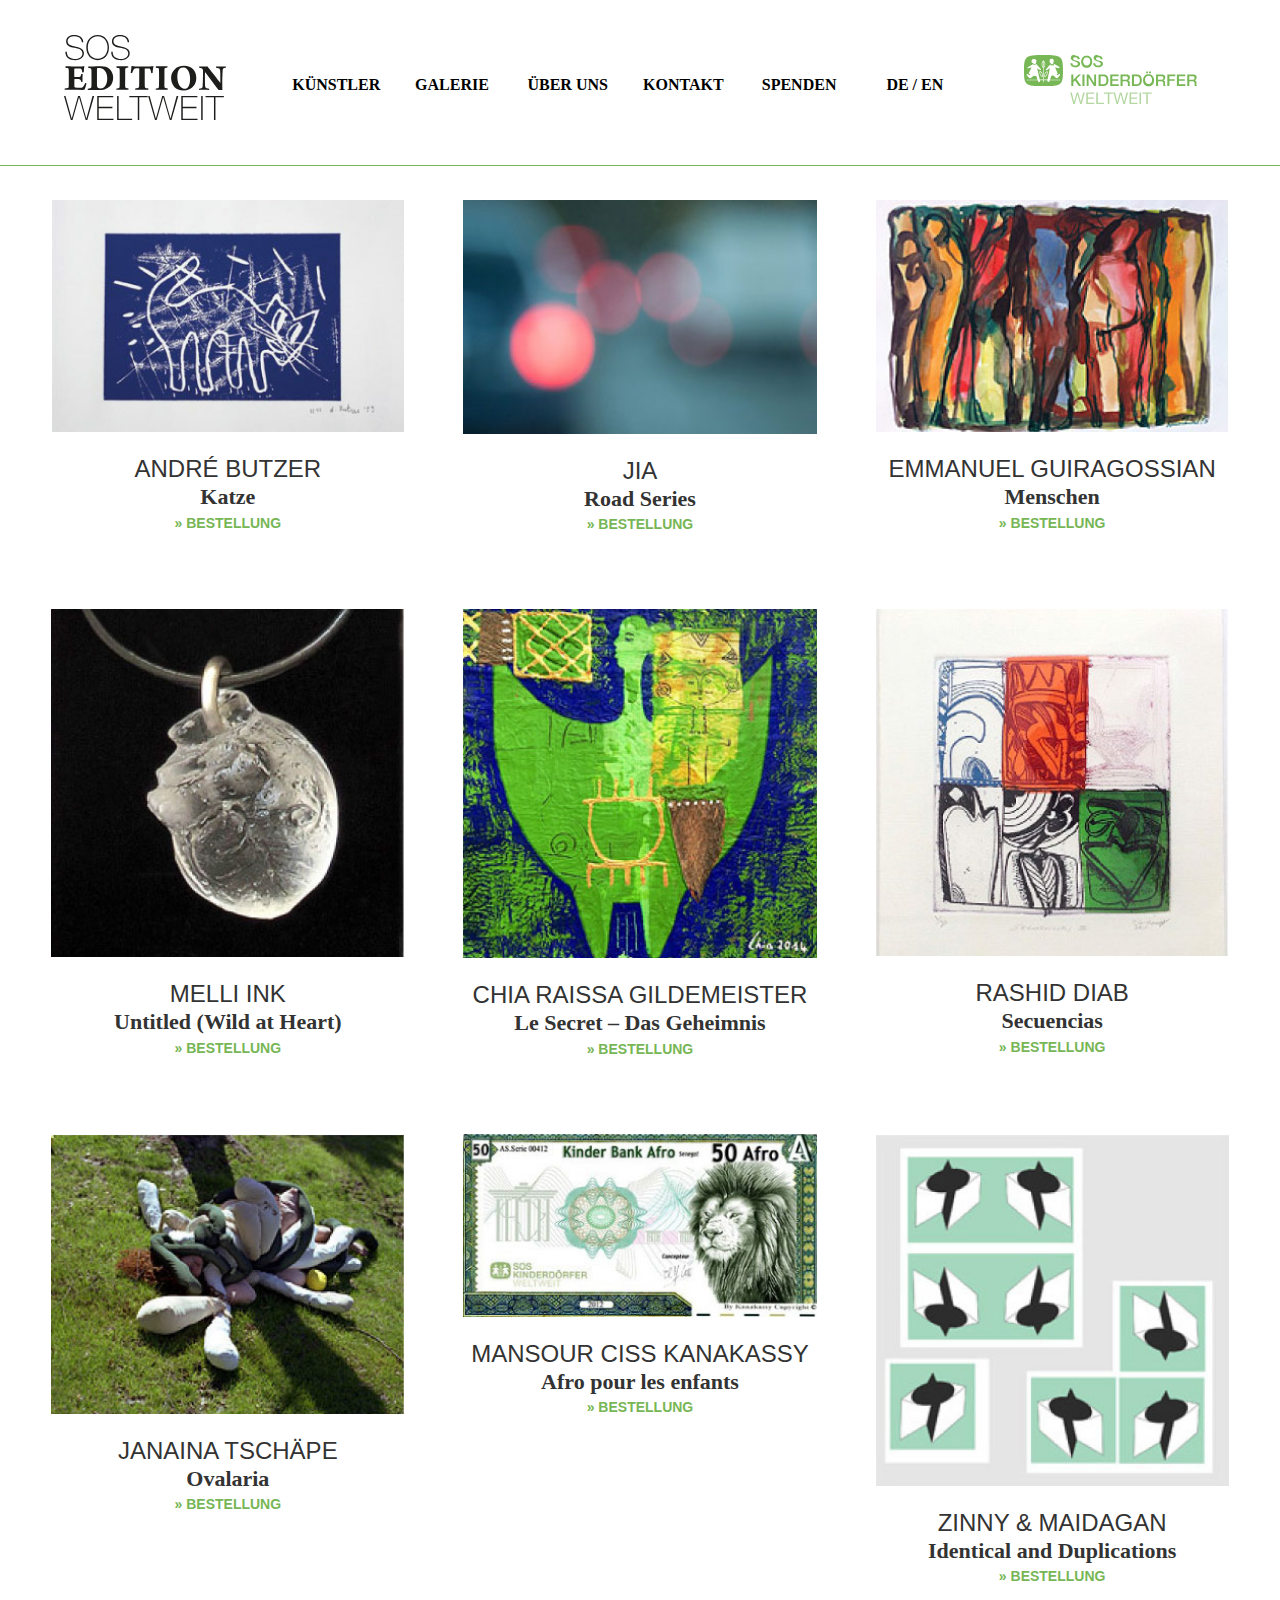
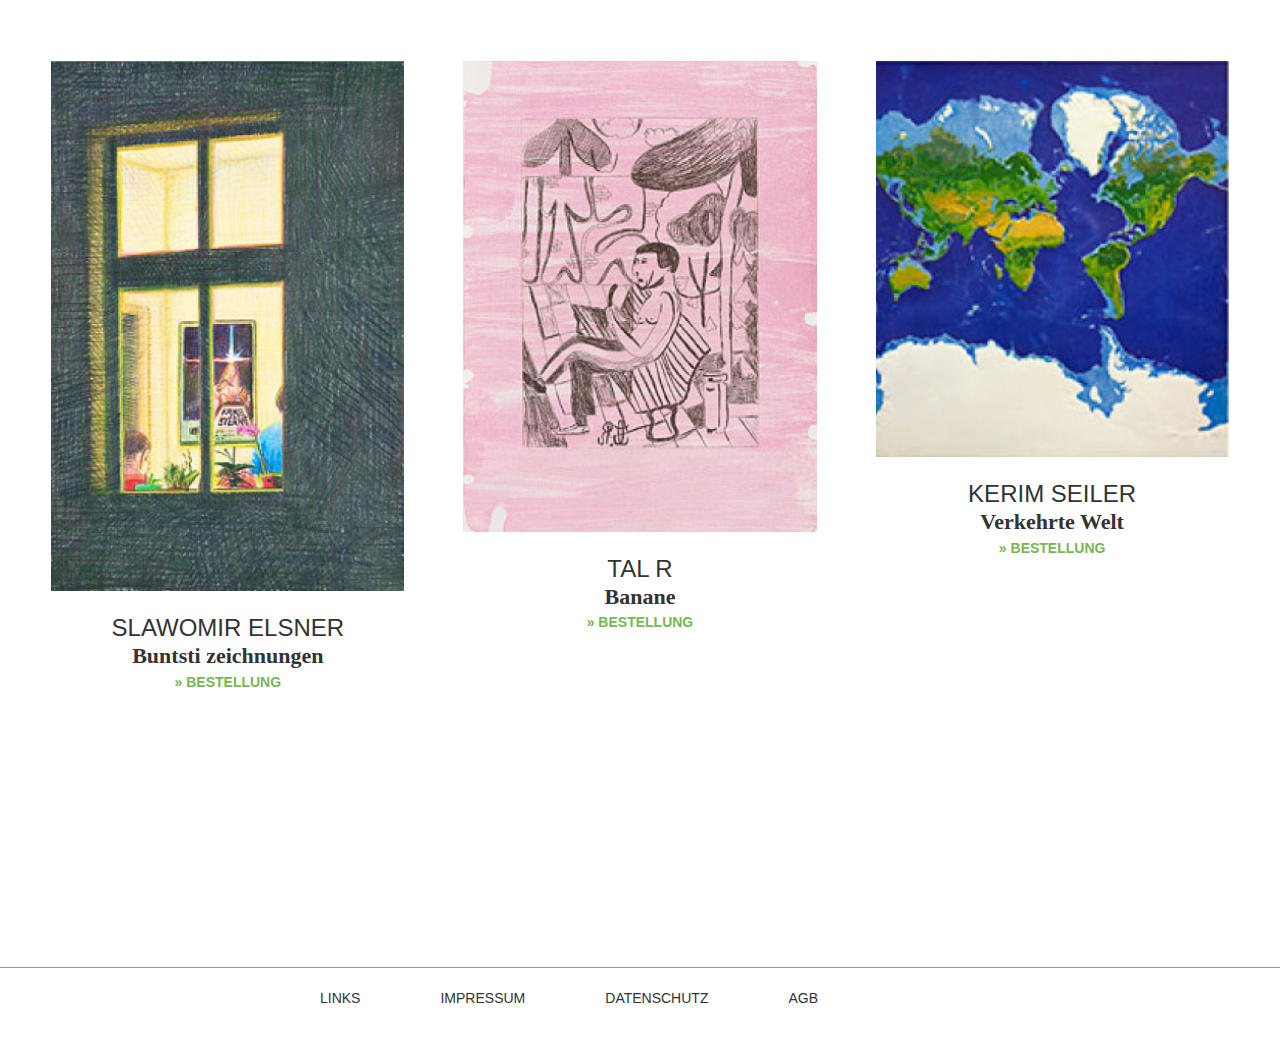
==== galerie.html @ c5b7e0f6 "agregando archivos" ====
<!DOCTYPE html>
<html lang="en">
<head>
<meta charset="utf-8">
<meta name="viewport" content="width=device-width, initial-scale=1, shrink-to-fit=no">
<meta name="description" content="">
<meta name="author" content="">
<title>SOS Edition Weltweit</title>

<!-- Bootstrap core CSS -->
<link href="css/style.css" rel="stylesheet" type="text/css">
<link href="css/bootstrap.min.css" rel="stylesheet">
<link rel="stylesheet" href="font-awesome/css/font-awesome.min.css">

</head>

<body class="max-size-device">

<div class="col-md-12">

<header class="row">
<nav class="navbar navbar-default">
  <div class="container-fluid">
    <!--Estilo para mobile-->
    <div class="navbar-header">
      <button type="button" class="navbar-toggle collapsed" data-toggle="collapse" data-target="#bs-example-navbar-collapse-1" aria-expanded="false">
       <span class="sr-only">Toggle navigation</span>
       <i class="fa fa-bars"></i>
     </button>
      <a class="navbar-brand navbrand-90 hidden-sm hidden-md hidden-lg" href="index.html"> <img alt="Brand" src="img/logotipos/SOS_Edition_Logo_S_90px.svg" width="90"> </a>
    </div>
    <!--Estilo de tablet a Escritorio-->
   <div class="col-md-2 col-sm-2">
    <div class="navbar-header">
      <a class="navbar-brand navbrand-175 hidden-xs hidden-sm hidden-md" href="index.html"> <img alt="Brand" src="img/logotipos/logo_l_175px.svg" width="175"> </a>
      <a class="navbar-brand navbrand-148 hidden-xs hidden-lg" href="index.html"> <img alt="Brand" src="img/logotipos/SOS_Edition_Logo_M_148px.svg" width="148"> </a> 
    </div></div>
    <div class="col-md-8 hidden-sm">
    <div class="collapse navbar-collapse" id="bs-example-navbar-collapse-1" style="position:relative;z-index:999999">
         <ul class="nav navbar-nav">
           <li class="hidden-sm hidden-md hidden-lg"><a href="#"><span class="deen de">DE</span><span class="deen">EN</span></a></li>
           <li><a href="kunstler.html"><span class="menu-list">KÜNSTLER</span></a></li>
           <li><a href="galerie.html"><span class="menu-list">GALERIE</span></a></li>
           <li><a href="uber-uns.html"><span class="menu-list">ÜBER UNS</span></a></li>
           <li><a href="kontakt.html"><span class="menu-list">KONTAKT</span></a></li>
           <li><a href="#"><span class="menu-list">SPENDEN</span></a></li>
           <li class="hidden-xs"><a href="#">DE / EN</a></li>
         </ul>
        </div>
        </div>
     <div class="col-md-2 col-sm-12">  
     <a class="navbar-brand brand-header2_1680 hidden-xs" href="#"> <img alt="Brand" src="img/logotipos/logo_210px.svg" width="210"> </a>
 <a class="navbar-brand brand-header2_1024 hidden-xs" href="#"> <img alt="Brand" src="img/logotipos/logo_210px.svg" width="210"> </a>
          <a class="navbar-brand brand-header2_768" href="#"> <img alt="Brand" src="img/logotipos/logo_210px.svg" width="210"> </a> 
 </div>  
    <div class="col-md-12 hidden-md hidden-lg hidden-xs">
    <div class="collapse navbar-collapse" id="bs-example-navbar-collapse-1">
              <ul class="nav navbar-nav">
           <li class="hidden-sm hidden-md hidden-lg"><a href="#"><span class="deen de">DE</span><span class="deen">EN</span></a></li>
           <li><a href="kunstler.html"><span class="menu-list">KÜNSTLER</span></a></li>
           <li><a href="galerie.html"><span class="menu-list">GALERIE</span></a></li>
           <li><a href="uber-uns.html"><span class="menu-list">ÜBER UNS</span></a></li>
           <li><a href="kontakt.html"><span class="menu-list">KONTAKT</span></a></li>
           <li><a href="#"><span class="menu-list">SPENDEN</span></a></li>
           <li class="hidden-xs"><a href="#">DE / EN</a></li>
         </ul>
     </div></div>


 </div>
  </div>
  
        </nav>
</header></div>
<div id="galerie">
  <div class="col-xs-12 hidden-lg hidden-md hidden-sm"> <h1 class="arnobold text-center">GALERIE</h1></div>
<div class="row">
          <div class="item-galerie text-center margin-right">
            <div class="imagen-galeria">
              <img src="img/galeria/imagen_01_galeria.jpg" alt="">
            </div>
            <p class="autor helveticathin">ANDRÉ BUTZER</p>
            <p class="arnobold title">Katze</p>
            <a href="#" class="helveticabold">
              » BESTELLUNG
            </a>
          </div>
          <div class="item-galerie text-center margin-right">
            <div class="imagen-galeria">
              <img src="img/galeria/imagen_02_galeria.jpg" alt="">
            </div>
            <p class="autor helveticathin">JIA</p>
            <p class="arnobold title">Road Series</p>
            <a href="#" class="helveticabold">
              » BESTELLUNG
            </a>
          </div>
          <div class="item-galerie text-center">
            <div class="imagen-galeria">
              <img src="img/galeria/imagen_03_galeria.jpg" alt="">
            </div>
            <p class="autor helveticathin">EMMANUEL GUIRAGOSSIAN</p>
            <p class="arnobold title">Menschen</p>
            <a href="#" class="helveticabold">
              » BESTELLUNG
            </a>
          </div>
          <div class="item-galerie text-center margin-right">
            <div class="imagen-galeria">
              <img src="img/galeria/imagen_04_galeria.jpg" alt="">
            </div>
            <p class="autor helveticathin">MELLI INK</p>
            <p class="arnobold title">Untitled (Wild at Heart)</p>
            <a href="#" class="helveticabold">
              » BESTELLUNG
            </a>
          </div>
          <div class="item-galerie text-center margin-right">
            <div class="imagen-galeria">
              <img src="img/galeria/imagen_05_galeria.jpg" alt="">
            </div>
            <p class="autor helveticathin">CHIA RAISSA GILDEMEISTER</p>
            <p class="arnobold title">Le Secret – Das Geheimnis</p>
            <a href="#" class="helveticabold">
              » BESTELLUNG
            </a>
          </div>
          <div class="item-galerie text-center">
            <div class="imagen-galeria">
              <img src="img/galeria/imagen_06_galeria.jpg" alt="">
            </div>
            <p class="autor helveticathin">RASHID DIAB</p>
            <p class="arnobold title">Secuencias</p>
            <a href="#" class="helveticabold">
              » BESTELLUNG
            </a>
          </div>
          <div class="item-galerie text-center margin-right">
            <div class="imagen-galeria">
              <img src="img/galeria/imagen_07_galeria.jpg" alt="">
            </div>
            <p class="autor helveticathin">JANAINA TSCHÄPE</p>
            <p class="arnobold title">Ovalaria</p>
            <a href="#" class="helveticabold">
              » BESTELLUNG
            </a>
          </div>
          <div class="item-galerie text-center margin-right">
            <div class="imagen-galeria">
              <img src="img/galeria/imagen_08_galeria.jpg" alt="">
            </div>
            <p class="autor helveticathin">MANSOUR CISS KANAKASSY</p>
            <p class="arnobold title">Afro pour les enfants</p>
            <a href="#" class="helveticabold">
              » BESTELLUNG
            </a>
          </div>
          <div class="item-galerie text-center">
            <div class="imagen-galeria">
              <img src="img/galeria/imagen_09_galeria.jpg" alt="">
            </div>
            <p class="autor helveticathin">ZINNY & MAIDAGAN</p>
            <p class="arnobold title">Identical and Duplications</p>
            <a href="#" class="helveticabold">
              » BESTELLUNG
            </a>
          </div>
          <div class="item-galerie text-center margin-right img-big">
            <div class="imagen-galeria">
              <img src="img/galeria/imagen_10_galeria.jpg" alt="">
            </div>
            <p class="autor helveticathin">SLAWOMIR ELSNER</p>
            <p class="arnobold title">Buntsti zeichnungen</p>
            <a href="#" class="helveticabold">
              » BESTELLUNG
            </a>
          </div>
          <div class="item-galerie text-center margin-right">
            <div class="imagen-galeria">
              <img src="img/galeria/imagen_11_galeria.jpg" alt="">
            </div>
            <p class="autor helveticathin">TAL R</p>
            <p class="arnobold title">Banane</p>
            <a href="#" class="helveticabold">
              » BESTELLUNG
            </a>
          </div>
          <div class="item-galerie text-center">
            <div class="imagen-galeria">
              <img src="img/galeria/imagen_12_galeria.jpg" alt="">
            </div>
            <p class="autor helveticathin">KERIM SEILER</p>
            <p class="arnobold title">Verkehrte Welt</p>
            <a href="#" class="helveticabold">
              » BESTELLUNG
            </a>
          </div>
        </div>
    </div>
<footer class="borde fixed-bottom">
<div class="row">
  <div class="col-sm-12 hidden-xs">
    <ul class="text-center">
     <li>LINKS</li>
     <li>IMPRESSUM</li>
     <li>DATENSCHUTZ</li>
     <li>AGB</li>
    </ul>
    <a class="navbar-brand brand-footer" href="#"> <img alt="Brand" src="img/logotipos/SOS_logo_positive_RGB_S_97px.svg" width="97"> </a>
  </div>
  <div class="col-xs-6 hidden-sm hidden-md hidden-lg menu-celular">
    <div class="row">
      <div class="col-xs-6">
        LINKS
      </div>
      <div class="col-xs-6">
        DATENSCHUTZ
      </div>
      <div class="col-xs-6">
        AGB
      </div>
      <div class="col-xs-6">
        IMPRESSUM
      </div>
    </div>
  </div>
  <div class="col-xs-6">
    <a class="navbar-brand brand-footer imagen-footer-celular" href="#"> <img alt="Brand" src="img/logotipos/SOS_logo_positive_RGB_S_97px.svg" class="img-responsive"> </a>
  </div>
</div>
 </footer>

<!-- jQuery (necessary for Bootstrap's JavaScript plugins) --> 
<script src="https://ajax.googleapis.com/ajax/libs/jquery/1.12.4/jquery.min.js"></script> 
<!-- Include all compiled plugins (below), or include individual files as needed --> 
<script src="js/bootstrap.min.js"></script>
<script src="js/menu.js"></script>
</body>
</html>
---- css/style.css ----
/* CSS Document */

/*Fuentes*/
@font-face {
	font-family: 'ArnoPro-Regular';
    src: url('fonts/original_ArnoPro-Regular.eot?#iefix') format('embedded-opentype'), 
         url('fonts/original_ArnoPro-Regular.woff') format('woff'),
         url('fonts/original_ArnoPro-Regular.ttf') format('truetype'),
         url('fonts/original_ArnoPro-Regular.svg') format('svg');
	font-weight: normal;
	font-style: normal;
	
}
@font-face{font-family: 'ArnoPro-Bold';
    src: url('fonts/original_ArnoPro-Bold.eot?#iefix') format('embedded-opentype'), 
         url('fonts/original_ArnoPro-Bold.woff') format('woff'),
         url('fonts/original_ArnoPro-Bold.ttf') format('truetype'),
         url('fonts/original_ArnoPro-Bold.svg') format('svg');
	font-weight: bold;
	font-style: bold;}

@font-face {
	font-family: 'HelveticaNeueLT35';
    src: url('fonts/original_HelveticaNeueLTCom-Th.eot?#iefix') format('embedded-opentype'), 
         url('fonts/original_HelveticaNeueLTCom-Th.woff') format('woff'),
         url('fonts/original_HelveticaNeueLTCom-Th.ttf') format('truetype'),
         url('fonts/original_HelveticaNeueLTCom-Th.svg') format('svg');
	font-weight: normal;
	font-style: normal;
}	

@font-face {
    font-family: 'Helveticathin';
    src: url('fonts/HelveticaNeue-Thin.eot?#iefix') format('embedded-opentype'), 
         url('fonts/HelveticaNeue-Thin.woff') format('woff'),
         url('fonts/HelveticaNeue-Thin.ttf') format('truetype'),
         url('fonts/HelveticaNeue-Thin.svg') format('svg');
    font-weight: normal;
    font-style: normal;
}
.arnoregular{font-family: "ArnoPro-Regular";}
.arnobold, .navbar-default .navbar-nav>li>a.bold{font-family:"ArnoPro-Bold"; font-weight: bolder;}
.helveticathin{font-family:"Helvetica"; font-weight:lighter;}
.helveticaregular{font-family: "Helvetica"; font-weight: normal; color:#000!important; line-height: 1.8em;}
.helveticabold{font-family: "Helvetica"; font-weight: bolder;} 
.preh1{font-size: 60px!important;}
.navbar-default .navbar-nav>li>a.active, a{color:#77B655!important;}

/*generales*/
.row{margin: 0px!important;}
.max-size-device, .row, .col-md-12 { max-width: 1680px; margin: 0px auto; }
.col-md-12 { padding: 0px!important; }
img { width: 100%; height: auto; }
.float-left { float: left; }
.float-right { float: right; }
.imagen-completa { margin-bottom: 50px; }
.deen {border-bottom: 1px solid white;}
.separate{width:210px; height: 1px; display: block; margin: 0px auto; background-color: #77B655;}
/*Header*/
.fixed-top{position: fixed; top:0; z-index:100000;}
header{background-color:#fff; padding:35px 12%; border-bottom: 1px solid #77B655;width:100%;}
header { height: 166px; }


/*Menu*/
header .navbar {margin:0px!important;}
header .navbrand-175{display:block; width: 100%; height: auto;}
header ul{margin:20px 2% 40px 2%!important;}
.navbar-nav>li>a{padding-top:50px; padding-right:2%; font-size:19px;}
.navbar-collapse{margin:0px; padding: 0px!important;}
.brand-header2_1680{display:block; width:210px; padding-top:28px!important;}
.navbar-header{float:none!important;}


header .navbar-default { background-color: #fff; border: none; }
header .navbar-brand { padding: 0px; margin: 0px;  }

header .row{margin:0px!important;}
.navbar-nav{float:none!important;}
.navbar-default{background: none!important;}
.navbar-default .navbar-nav>li{margin:0px!important; padding-top:50px; width:16%; text-align:center;}
.navbar-default .navbar-nav>li>a, .navbar-default .navbar-nav>li>a:hover  {margin:0px; padding:0px;font-size:19px; font-family:"ArnoPro-Bold"; font-weight: bolder; color:#000!important;}
.brand-header2_1680, .brand-header2_1024, .brand-header2_768{display:none;}
.navbar-default .navbar-toggle:focus, .navbar-default .navbar-toggle:hover{background: #fff;}
.navbar-default .navbar-toggle:focus, .navbar-default .navbar-toggle:hover, .navbar-toggle {background-color: white!important; color: #77B655 !important;font-size: 2.2em;}
.de{padding-right:40px;}
.navbar-default .navbar-nav>.active>a, .navbar-default .navbar-nav>.active>a:focus, .navbar-default .navbar-nav>.active>a:hover{background:none!important; color:#77B655!important;}
/*Home*/
.row .text-center h1 {color: #77B655!important; font-size: 77px; padding-bottom: 60px; }
.row .text-center .texto-descriptivo { width: 70%; margin: 60px auto; font-size: 25px!important; }
.row .text-center .texto-descriptivo p { font-size: 25px; font-weight: bolder; }
.row .text-center .texto-descriptivo a { font-size: 25px; font-weight: bolder; color: #77b655; }


/*Footer*/
footer { border-top: 1px solid #77b655; padding: 25px 0px 50px 0px; background:#FFF; }
footer ul.text-center { width:720px; text-align: center; margin: 0px auto; }
footer ul li { padding-right: 80px; float: left; list-style: none; font-size: 14px; }
footer .brand-footer { display: none; }
.menu-celular {padding-left: 0px !important;}
.menu-celular div {font-size: 0.9em;}
.menu-celular div {padding-left: 0px !important;padding-right: 0px !important;}
.imagen-footer-celular {padding: 0px !important;}

/*Slider*/
.fa-outline-dark-gray {-webkit-text-stroke: 3px white; text-shadow: none;}

/*Kunstler*/
#kunstler .kunstler-mr{padding:0px 143px 70px 0px;}
#kunstler .kunstler-ml{padding:0px 0px 70px 143px;}
#kunstler{padding:70px 0px 15px 0px ;}
#kunstler .kunstler-mr a,#kunstler .kunstler-ml a{font-size:16px!important; font-family: "Helvetica"; font-weight:bolder;}
.name{font-size:24px;}
.lastname{font-size:28px;}

/*Kunstler Descripcion*/
#autor_descripcion{margin:70px 143px;}
#autor_descripcion h1{font-size:54px;}
#autor_descripcion #myCarousel{width: 720px; margin: auto;}
#autor_descripcion .item{width:720px;}
#autor_descripcion .carousel-control .glyphicon-chevron-right, .carousel-control .icon-next{right:0px;}
#autor_descripcion .carousel-control .glyphicon-chevron-left, .carousel-control .glyphicon-chevron-right, .carousel-control .icon-next, .carousel-control .icon-prev{font-size:100px!important;}
#autor_descripcion .carousel-control .glyphicon-chevron-left, .carousel-control .icon-prev{left:-70px;}
#autor_descripcion .texto-descriptivo{margin-top:70px;}
#autor_descripcion h3{font-size:22px;}
#autor_descripcion p{font-size:18px;}
#autor_descripcion a{font-size:16px;}
#autor_descripcion .link{ margin: 35px 0px 55px 0px;}
#autor_descripcion .details{width:720px; text-align: justify; margin: auto;}
#autor_descripcion .details img{margin:35px 0px 85px 0px;}
#autor_descripcion .yt-container{margin:35px 0px;}

/*UBER-UNS*/
#uber-uns .texto-descriptivo{width:720px; margin: 0px auto 50px ;}
#uber-uns .texto-descriptivo h1{font-size:54px; padding:70px 0px 55px!important;}
#uber-uns .texto-descriptivo p{font-size:18px; text-align: justify; line-height: 1.8em;}
#uber-uns .texto-descriptivo img{padding:35px 0px;}

/*kontakt*/
#kontakt .texto-descriptivo{width: 720px; margin:70px auto 85px;}
#kontakt .texto-descriptivo h1{font-size:54px; padding:0px 0px 55px!important; color:#77B655;}
#kontakt .texto-descriptivo h3{font-size:24px!important; margin-top:0px!important; line-height: 1.8em;}
#kontakt .texto-descriptivo p{font-size:18px; }
#kontakt .texto-descriptivo .mapa{margin:35px 0px 45px 0px;}
#kontakt .texto-descriptivo img{margin-top:35px;}
 

/*Mínimo 1680px*/
 @media only screen and (min-device-width: 1680px) {
/*header-*/
header .navbar {margin:0px!important;}
header .navbrand-175{display:block; width: 100%; height: auto;}
header ul{margin:20px 2% 40px 2%!important;}
.navbar-nav>li>a{padding-top:50px; padding-right:2%; font-size:19px;}
.navbar-collapse{margin:0px; padding: 0px!important;}
.brand-header2_1680{display:block; width:210px; padding-top:28px!important;}

/*Galeria*/
.galeria {  padding-top: 100px;}
.galeria p{font-size:24px;}
.galeria p.autor{font-size:20px; font-weight: bolder;}
.galeria a{color:#77b655; font-size: 16px; text-align: center;}
#galerie{padding:100px 200px 0px 200px!important;}
#galerie img { display: inline-block; width: 348px!important; height: auto;}
.col-lg-4, .imagen-galeria{margin:0px!important; padding:0px!important;}
#galerie .item-galerie{width:348px; margin-bottom: 75px; float:left;}
#galerie .item-galerie.margin-right{margin-right:118px;}
#galerie .item-galerie .imagen-galeria{margin-bottom:25px!important;}
#galerie .item-galerie p{margin:0px!important;}
#galerie .autor{font-size:24px; line-height: 1em!important;}
#galerie .title{font-size:22px;}

/*Slider*/
.fa-outline-dark-gray { right: -50% !important;}
}




/*Minimo 1024px hasta 1680px*/
 @media only screen and (min-device-width: 900px) and (max-device-width: 1679px) {
 /*Header*/
header{padding:35px 5%;}
header .row{margin:0px!important;}
header .navbrand-148{display:block; width: 100%; height: auto;}
header ul{margin:20px 1% 40px!important;}
header .container-fluid, .navbar-collapse{margin:0px; padding: 0px!important;}
.navbar-default{background: none!important;}
.navbar-default .navbar-nav>li{width:16%; margin:0px!important; padding:20px 0px 0px 0px; text-align:center;}
.navbar-default .navbar-nav>li>a, .navbar-default .navbar-nav>li>a:hover  {margin:0px; padding:0px;font-size:16px; font-family:"ArnoPro-Bold"; font-weight: bolder; color:#000!important;}
.brand-header2_1024{display:block; width:173px; padding-top:20px!important;}

/*Home*/
.row .text-center h1 { color: #77B655!important; font-size: 77px; padding-bottom: 35px; }
.row .text-center .texto-descriptivo { width: 70%; margin: 35px auto; font-size: 25px; }
.row .text-center .texto-descriptivo p { font-size: 25px; font-weight: bolder; }
.row .text-center .texto-descriptivo a { font-size: 25px; font-weight: bolder; color: #77b655; }
.imagen-completa { margin-bottom: 40px; }

/*Footer*/
footer { border-top: 1px solid #77b655; padding: 20px 0px 30px 0px; }
footer ul.text-center { text-align: center; width: 720px; margin: 0px auto; }
footer ul li { padding-right: 80px; float: left; list-style: none; font-size: 14px; }

/*Galeria*/
#galerie{padding:200px 4%!important;}
#galerie img { display: inline-block; height: auto;}
#galerie .item-galerie{width:30%; margin-bottom: 75px; float:left;}
#galerie .item-galerie img{width:100%;}
#galerie .item-galerie .imagen-galeria{margin-bottom:25px!important;}
#galerie .item-galerie.margin-right{margin-right:5%;}
#galerie .item-galerie p{margin:0px!important;}
#galerie .autor{font-size:24px; line-height: 1em!important;}
#galerie .title{font-size:22px;}
.col-lg-4, .imagen-galeria{margin:0px!important; padding:0px!important;}

/*kontakt*/
#kontakt .texto-descriptivo{width: 720px; margin:70px auto 85px;}
#kontakt .texto-descriptivo h1{font-size:54px; padding:0px 0px 55px!important; color:#77B655;}
#kontakt .texto-descriptivo h3{font-size:24px!important; margin-top:0px!important; line-height: 1.8em;}
#kontakt .texto-descriptivo p{font-size:18px; }
#kontakt .texto-descriptivo .mapa{margin:35px 0px 45px 0px;}
#kontakt .texto-descriptivo img{margin-top:35px;}

/*Slider*/
.fa-outline-dark-gray { right: -50% !important;}
}

@media only screen and (min-device-width: 768px) and (max-device-width: 899px)  {
 /*Header*/
header{padding:35px 3% 0px; height:auto;}
header .row{margin:0px!important;}
header .navbrand-148{display:block; width: 100%; height: auto;}
header .navbar { margin: 0px!important; }
header .container-fluid, .navbar-collapse{margin:0px; padding: 0px!important;}
header ul{margin:20px 0px!important;}
.navbar-default .navbar-nav>li{margin:0px; width:16%; text-align:center; padding-top:40px!important;}
.navbar-default .navbar-nav>li>a, .navbar-default .navbar-nav>li>a:hover  {margin:0px; padding:0px;font-size:16px; font-family:"ArnoPro-Bold"; font-weight: bolder; color:#000!important;}
.brand-header2_768{display:block; width:173px; position:absolute; right:34px; top:-40px;}
.brand-header2_1024{display:none; }

/*Home*/
.imagen-completa{margin-top:0px!important;}
.imagen-completa  img{height:362px!important;  }
.row .text-center h1 { color: #77B655!important; font-size: 70px; padding-bottom: 50px; }
.row .text-center .texto-descriptivo { width: 70%; margin: 50px auto; font-size: 25px; }
.row .text-center .texto-descriptivo p { font-size: 20px; font-weight: bolder; }
.row .text-center .texto-descriptivo a { font-size: 20px; font-weight: bolder; color: #77b655; }
.imagen-completa { margin-bottom: 50px; }

/*Kunstler*/
#kunstler .col-md-6{width:50%; float: left;}
#kunstler .kunstler-mr{padding:0px 50px 50px 0px;}
#kunstler .kunstler-ml{padding:0px 0px 50px 50px;}
#kunstler{padding:70px 0px 15px 0px ;}
#kunstler .kunstler-mr a,#kunstler .kunstler-ml a{font-size:14px!important; font-family: "Helvetica"; font-weight:bolder;}
.name{font-size:23px;}
.lastname{font-size:27px;}

/*Kunstler Descripcion*/
#autor_descripcion{margin:40px 0px;}
#autor_descripcion h1{font-size:54px;}
#autor_descripcion #myCarousel{width: 560px; height: auto; margin: auto;}
#autor_descripcion .item{width:560px;}
#autor_descripcion .carousel-control .glyphicon-chevron-right, .carousel-control .icon-next{right:-40px;}
#autor_descripcion .carousel-control .glyphicon-chevron-left, .carousel-control .glyphicon-chevron-right, .carousel-control .icon-next, .carousel-control .icon-prev{font-size:50px!important;}
#autor_descripcion .carousel-control .glyphicon-chevron-left, .carousel-control .icon-prev{left:-70px;}
#autor_descripcion .texto-descriptivo{margin-top:25px;}
#autor_descripcion h3{font-size:20px;}
#autor_descripcion p{font-size:16px;}
#autor_descripcion a{font-size:16px;}
#autor_descripcion .link{ margin: 30px 0px 45px 0px;}
#autor_descripcion .details{width:100%; padding:0px 20px; text-align: justify; margin: auto;}
#autor_descripcion .details img{margin:35px 0px 65px 0px;}
#autor_descripcion .yt-container{margin:25px 0px;}

/*UBER-UNS*/
#uber-uns .texto-descriptivo{width:720px; margin: 0px auto 5px ;}
#uber-uns .texto-descriptivo h1{font-size:36px; padding:35px 0px 30px!important;}
#uber-uns .texto-descriptivo p{font-size:18px; text-align: justify; line-height: 1.8em;}
#uber-uns .texto-descriptivo img{padding:25px 0px;}

/*Footer*/
footer { border-top: 1px solid #77b655; padding: 20px 0px 30px 0px; margin: 0px 20px; }
footer ul.text-center { text-align: center; width: 720px; margin: 0px auto; }
footer ul li { padding-right: 80px; float: left; list-style: none; font-size: 14px; }

/*Galeria*/
#galerie{margin:0px 5% 0px 5%!important;}
#galerie img { height:auto; }
#galerie .item-galerie{width:50%; height:380px; margin-bottom: 75px; float:left;}
#galerie .item-galerie.margin-right{margin-right: 0px;}
#galerie .item-galerie .imagen-galeria{margin:0px 20px 25px 20px!important; display: flex; min-height:179px; max-height:300px;}
#galerie .item-galerie p{margin:0px!important;}
#galerie .autor{font-size:16px; line-height: 1em!important;}
#galerie .title{font-size:16px;}
.col-lg-4, .imagen-galeria{margin:0px!important; padding:0px!important;}
}

/*Minimo 320 hasta 768px*/
 @media only screen and (min-device-width: 320px) and (max-device-width: 767px) {
 
header{padding:20px 15px;  height: 90px;}
header .row{margin:0px!important;}
header .container-fluid{padding:0px;}
header .navbrand-90{display:block; width: 100%; margin-top:-50px;}
header .navbar-brand img { width: 90px; position:absolute; top:0px;}
ul.navbar-nav{ -webkit-margin-before:0px!important;  -webkit-margin-after:0px!important;     -webkit-padding-start: 40px;
:0px!important;}
ul.nav.navbar-nav{margin:0px;    position: relative;
    z-index: 100000; background-color:#77B655; width:100%; padding:20px 0px 20px 0px; text-align:center; }
ul.nav.navbar-nav li{font-size:24px; text-align:center; color:#fff;}   
.navbar-default .navbar-nav>li{width:100%; padding:20px 0px;}
ul.nav.navbar-nav li a{color:#fff;}
.navbar-default .navbar-toggle{border:none;}
.col-md-8{width:100%; padding:0px!important; margin:0px!important;}
.navbar-collapse.in{overflow:hidden;}
.container-fluid>.navbar-collapse, .container-fluid>.navbar-header, .container>.navbar-collapse, .container>.navbar-header { margin: 0px!important; }
.navbar-toggle {padding:0px!important; position: relative; float: right;  background-color: none; background-image: none; z-index: 10000000; }
.navbar-default .navbar-toggle .icon-bar { background-color: #77b655!important; }
.navbar-default .navbar-collapse{margin-left:-20px!important;}
/*Menu*/
.navbar-nav li{width:100%; text-align:center;}
.navbar-nav li a span {color:white !important;}
.menu-list {color: #FFF !important;}
.navbar-default .navbar-toggle:focus, .navbar-default .navbar-toggle:hover, .navbar-toggle {
background-color: white;
color: #77B655 !important;
font-size: 2.2em;
}



/*Home*/
.imagen-completa img { width: 100%!important; height: 148px;}
.row .text-center h1 { color: #77B655!important; font-size: 30px; padding-bottom: 25px; }
.row .text-center .texto-descriptivo { width: 100%; margin: 25px auto; padding: 0px 10px; font-size: 25px; }
.row .text-center .texto-descriptivo p { font-size: 16px; font-weight: bolder; }
.row .text-center .texto-descriptivo a { font-size: 16px; font-weight: bolder; color: #77b655; }
.imagen-completa { margin-bottom: 20px; }

.row .text-center h1 { color: #77B655!important; font-size: 30px; padding-bottom: 25px; }
.row .text-center .texto-descriptivo { width: 100%; margin: 25px auto; padding: 0px 10px; font-size: 25px; }
.row .text-center .texto-descriptivo p { font-size: 16px; font-weight: bolder; }
.row .text-center .texto-descriptivo a { font-size: 16px; font-weight: bolder; color: #77b655; }
.imagen-completa { margin-bottom: 20px; }

/*Footer*/
footer { border-top: 1px solid #77b655; padding: 20px 0px 30px 0px; margin: 0px 20px; }
footer ul.text-center { text-align: left; width: 85%; margin: 0px auto; }
footer ul li { padding-right: 37px; float: left; list-style: none; font-size: 10px; }
header .logo2, header .brand-header2 { display: none; }
footer .brand-footer, header .navbar-brand90 { display: block; }

/*Kunstler*/
#kunstler .col-md-6{width:100%; float: left;}
#kunstler .kunstler-mr{padding:0px 0px 50px 0px;}
#kunstler .kunstler-ml{padding:0px 0px 50px 0px;}
#kunstler{padding:70px 0px 15px 0px ;}
#kunstler .kunstler-mr a,#kunstler .kunstler-ml a{font-size:14px!important; font-family: "Helvetica"; font-weight:bolder;}
.name{font-size:23px;}
.lastname{font-size:27px;}

/*Kunstler Descripcion*/
#autor_descripcion{margin:40px 0px;}
#autor_descripcion h1{font-size:20px;}
#autor_descripcion #myCarousel{width: 220px; height: auto; margin: auto;}
#autor_descripcion .item{width:220px;}
#autor_descripcion .carousel-control .glyphicon-chevron-right, .carousel-control .icon-next{right:-40px;}
#autor_descripcion .carousel-control .glyphicon-chevron-left, .carousel-control .glyphicon-chevron-right, .carousel-control .icon-next, .carousel-control .icon-prev{font-size:50px!important;}
#autor_descripcion .carousel-control .glyphicon-chevron-left, .carousel-control .icon-prev{left:-40px;}
#autor_descripcion .texto-descriptivo{margin-top:25px;}
#autor_descripcion h3{font-size:18px;}
#autor_descripcion p{font-size:14px;}
#autor_descripcion a{font-size:14px;}
#autor_descripcion .link{ margin: 20px 0px 30px 0px;}
#autor_descripcion .details{width:100%; padding:0px 20px; text-align: justify; margin: auto;}
#autor_descripcion .details img{margin:35px 0px 85px 0px;}
#autor_descripcion .yt-container{margin:15px 0px;}
#autor_descripcion .yt-container iframe{width:100%!important;}
.esconder{display: none;}

/*Galeria*/
#galerie{margin:0px 10px 0px 10px!important;}
#galerie h1{margin:0px!important; color:#77B655; padding-bottom:20px;}
#galerie img { display: inline-block; width: 100%; height: auto;}
#galerie .item-galerie{width:100%; margin-right:10px;margin-bottom: 35px;}
#galerie .item-galerie .imagen-galeria{margin-bottom:25px!important;}
#galerie .item-galerie p{margin:0px!important;}
#galerie .autor{font-size:16px; line-height: 1em!important;}
#galerie .title{font-size:16px;}
.col-lg-4, .imagen-galeria{margin:0px!important; padding:0px!important;}

/*UBER-UNS*/
#uber-uns .texto-descriptivo{width:100%; margin: 0px auto 5px ;}
#uber-uns .texto-descriptivo h1{font-size:36px; padding:40px 0px 30px!important;}
#uber-uns .texto-descriptivo p{font-size:14px; text-align: justify; line-height: 1.8em;}
#uber-uns .texto-descriptivo img{padding:15px 0px;}

/*kontakt*/
#kontakt .texto-descriptivo{width: 100%; margin:40px auto 60px;}
#kontakt .texto-descriptivo h1{font-size:36px; padding:0px 0px 30px!important; color:#77B655;}
#kontakt .texto-descriptivo h3{font-size:24px!important; margin-top:0px!important; line-height: 1.8em;}
#kontakt .texto-descriptivo p{font-size:18px; }
#kontakt .texto-descriptivo .mapa{margin:35px 0px 45px 0px;}
#kontakt .texto-descriptivo img{margin-top:35px;}
}


@media only screen and (min-width: 768px) and (max-width: 1023px)  {
 /*Header*/
header{padding:35px 3% 0px; height:auto;}
header .row{margin:0px!important;}
header .navbrand-148{display:block; width: 100%; height: auto;}
header .navbar { margin: 0px!important; }
header .container-fluid, .navbar-collapse{margin:0px; padding: 0px!important;}
header ul{margin:20px 0px!important;}
.navbar-default .navbar-nav>li{margin:0px; width:16%; text-align:center; padding-top:40px!important;}
.navbar-default .navbar-nav>li>a, .navbar-default .navbar-nav>li>a:hover  {margin:0px; padding:0px;font-size:16px; font-family:"ArnoPro-Bold"; font-weight: bolder; color:#000!important;}
.brand-header2_768{display:block; width:173px; position:absolute; right:34px; top:-40px;}
.brand-header2_1024{display:none; }

/*Home*/
.imagen-completa{margin-top:0px!important;}
.imagen-completa  img{height:362px!important;  }
.row .text-center h1 { color: #77B655!important; font-size: 70px; padding-bottom: 50px; }
.row .text-center .texto-descriptivo { width: 70%; margin: 50px auto; font-size: 25px; }
.row .text-center .texto-descriptivo p { font-size: 20px; font-weight: bolder; }
.row .text-center .texto-descriptivo a { font-size: 20px; font-weight: bolder; color: #77b655; }
.imagen-completa { margin-bottom: 50px; }

/*Kunstler*/
#kunstler .col-md-6{width:50%; float: left;}
#kunstler .kunstler-mr{padding:0px 50px 50px 0px;}
#kunstler .kunstler-ml{padding:0px 0px 50px 50px;}
#kunstler{padding:70px 0px 15px 0px ;}
#kunstler .kunstler-mr a,#kunstler .kunstler-ml a{font-size:14px!important; font-family: "Helvetica"; font-weight:bolder;}
.name{font-size:23px;}
.lastname{font-size:27px;}

/*Kunstler Descripcion*/
#autor_descripcion{margin:40px 0px;}
#autor_descripcion h1{font-size:54px;}
#autor_descripcion #myCarousel{width: 560px; height: auto; margin: auto;}
#autor_descripcion .item{width:560px;}
#autor_descripcion .carousel-control .glyphicon-chevron-right, .carousel-control .icon-next{right:-40px;}
#autor_descripcion .carousel-control .glyphicon-chevron-left, .carousel-control .glyphicon-chevron-right, .carousel-control .icon-next, .carousel-control .icon-prev{font-size:50px!important;}
#autor_descripcion .carousel-control .glyphicon-chevron-left, .carousel-control .icon-prev{left:-70px;}
#autor_descripcion .texto-descriptivo{margin-top:25px;}
#autor_descripcion h3{font-size:20px;}
#autor_descripcion p{font-size:16px;}
#autor_descripcion a{font-size:16px;}
#autor_descripcion .link{ margin: 30px 0px 45px 0px;}
#autor_descripcion .details{width:100%; padding:0px 20px; text-align: justify; margin: auto;}
#autor_descripcion .details img{margin:35px 0px 65px 0px;}
#autor_descripcion .yt-container{margin:25px 0px;}

/*UBER-UNS*/
#uber-uns .texto-descriptivo{width:720px; margin: 0px auto 5px ;}
#uber-uns .texto-descriptivo h1{font-size:36px; padding:35px 0px 30px!important;}
#uber-uns .texto-descriptivo p{font-size:18px; text-align: justify; line-height: 1.8em;}
#uber-uns .texto-descriptivo img{padding:25px 0px;}

/*Footer*/
footer { border-top: 1px solid #77b655; padding: 20px 0px 30px 0px; margin: 0px 20px; }
footer ul.text-center { text-align: center; width: 720px; margin: 0px auto; }
footer ul li { padding-right: 80px; float: left; list-style: none; font-size: 14px; }

/*Galeria*/
#galerie{ padding:20px 0px 0px 0px!important; margin:0px 5% 0px 5%!important;}
#galerie img { height:auto; }
#galerie .item-galerie{width:50%; height:380px; margin-bottom: 75px; float:left;}
#galerie .item-galerie.margin-right{margin-right: 0px;}
#galerie .item-galerie .imagen-galeria{margin:0px 20px 25px 20px!important; display: flex; min-height:179px; max-height:300px;}
#galerie .item-galerie p{margin:0px!important;}
#galerie .autor{font-size:16px; line-height: 1em!important;}
#galerie .title{font-size:16px;}
.col-lg-4, .imagen-galeria{margin:0px!important; padding:0px!important;}

}

/*Minimo 320 hasta 768px*/
 @media only screen and (min-width: 320px) and (max-width: 767px) {
 /*Header*/
header{padding:20px 15px;  height: 90px;}
header .row{margin:0px!important;}
header .container-fluid{padding:0px;}
header .navbrand-90{display:block; width: 100%; margin-top:-50px;}
header .navbar-brand img { width: 90px; position:absolute; top:0px;}
ul.navbar-nav{ -webkit-margin-before:0px!important;  -webkit-margin-after:0px!important;     -webkit-padding-start: 40px;
:0px!important;}
ul.nav.navbar-nav{margin:0px;    position: relative;
    z-index: 100000; background-color:#77B655; width:100%; padding:20px 0px 20px 0px; text-align:center; }
ul.nav.navbar-nav li{font-size:24px; text-align:center; color:#fff;}   
.navbar-default .navbar-nav>li{width:100%; padding:20px 0px;}
ul.nav.navbar-nav li a{color:#fff;}
.navbar-default .navbar-toggle{border:none;}
.col-md-8{width:100%; padding:0px!important; margin:0px!important;}
.navbar-collapse.in{overflow:hidden;}
.container-fluid>.navbar-collapse, .container-fluid>.navbar-header, .container>.navbar-collapse, .container>.navbar-header { margin: 0px!important; }
.navbar-toggle {padding:0px!important; position: relative; float: right;  background-color: none; background-image: none; z-index: 10000000; }
.navbar-default .navbar-toggle .icon-bar { background-color: #77b655!important; }
.navbar-default .navbar-collapse{margin-left:-20px!important;}
/*Menu*/
.navbar-nav li{width:100%; text-align:center;}
.navbar-nav li a span {color:white !important;}
.menu-list {color: #FFF !important;}
.navbar-default .navbar-toggle:focus, .navbar-default .navbar-toggle:hover, .navbar-toggle {
background-color: white;
color: #77B655 !important;
font-size: 2.2em;
}



/*Home*/
.imagen-completa img { width: 100%!important; height: 148px;}
.row .text-center h1 { color: #77B655!important; font-size: 30px; padding-bottom: 25px; }
.row .text-center .texto-descriptivo { width: 100%; margin: 25px auto; padding: 0px 10px; font-size: 25px; }
.row .text-center .texto-descriptivo p { font-size: 16px; font-weight: bolder; }
.row .text-center .texto-descriptivo a { font-size: 16px; font-weight: bolder; color: #77b655; }
.imagen-completa { margin-bottom: 20px; }

.row .text-center h1 { color: #77B655!important; font-size: 30px; padding-bottom: 25px; }
.row .text-center .texto-descriptivo { width: 100%; margin: 25px auto; padding: 0px 10px; font-size: 25px; }
.row .text-center .texto-descriptivo p { font-size: 16px; font-weight: bolder; }
.row .text-center .texto-descriptivo a { font-size: 16px; font-weight: bolder; color: #77b655; }
.imagen-completa { margin-bottom: 20px; }

/*Footer*/
footer { border-top: 1px solid #77b655; padding: 20px 0px 30px 0px; margin: 0px 20px; }
footer ul.text-center { text-align: left; width: 85%; margin: 0px auto; }
footer ul li { padding-right: 37px; float: left; list-style: none; font-size: 10px; }
header .logo2, header .brand-header2 { display: none; }
footer .brand-footer, header .navbar-brand90 { display: block; }

/*Kunstler*/
#kunstler .col-md-6{width:100%; float: left;}
#kunstler .kunstler-mr{padding:0px 0px 50px 0px;}
#kunstler .kunstler-ml{padding:0px 0px 50px 0px;}
#kunstler{padding:70px 0px 15px 0px ;}
#kunstler .kunstler-mr a,#kunstler .kunstler-ml a{font-size:14px!important; font-family: "Helvetica"; font-weight:bolder;}
.name{font-size:23px;}
.lastname{font-size:27px;}

/*Kunstler Descripcion*/
#autor_descripcion{margin:40px 0px;}
#autor_descripcion h1{font-size:20px;}
#autor_descripcion #myCarousel{width: 220px; height: auto; margin: auto;}
#autor_descripcion .item{width:220px;}
#autor_descripcion .carousel-control .glyphicon-chevron-right, .carousel-control .icon-next{right:-40px;}
#autor_descripcion .carousel-control .glyphicon-chevron-left, .carousel-control .glyphicon-chevron-right, .carousel-control .icon-next, .carousel-control .icon-prev{font-size:50px!important;}
#autor_descripcion .carousel-control .glyphicon-chevron-left, .carousel-control .icon-prev{left:-40px;}
#autor_descripcion .texto-descriptivo{margin-top:25px;}
#autor_descripcion h3{font-size:18px;}
#autor_descripcion p{font-size:14px;}
#autor_descripcion a{font-size:14px;}
#autor_descripcion .link{ margin: 20px 0px 30px 0px;}
#autor_descripcion .details{width:100%; padding:0px 20px; text-align: justify; margin: auto;}
#autor_descripcion .details img{margin:35px 0px 85px 0px;}
#autor_descripcion .yt-container{margin:15px 0px;}
#autor_descripcion .yt-container iframe{width:100%!important;}
.esconder{display: none;}

/*Galeria*/
#galerie{padding:20px 4%!important; margin:0px 10px 0px 10px!important;}
#galerie h1{margin:0px!important; color:#77B655; padding-bottom:20px;}
#galerie img { display: inline-block; width: 100%; height: auto;}
#galerie .item-galerie{width:100%; margin-right:10px;margin-bottom: 35px;}
#galerie .item-galerie .imagen-galeria{margin-bottom:25px!important;}
#galerie .item-galerie p{margin:0px!important;}
#galerie .autor{font-size:16px; line-height: 1em!important;}
#galerie .title{font-size:16px;}
.col-lg-4, .imagen-galeria{margin:0px!important; padding:0px!important;}

/*UBER-UNS*/
#uber-uns .texto-descriptivo{width:100%; margin: 0px auto 5px ;}
#uber-uns .texto-descriptivo h1{font-size:36px; padding:40px 0px 30px!important;}
#uber-uns .texto-descriptivo p{font-size:14px; text-align: justify; line-height: 1.8em;}
#uber-uns .texto-descriptivo img{padding:15px 0px;}

/*kontakt*/
#kontakt .texto-descriptivo{width: 100%; margin:40px auto 60px;}
#kontakt .texto-descriptivo h1{font-size:36px; padding:0px 0px 30px!important; color:#77B655;}
#kontakt .texto-descriptivo h3{font-size:24px!important; margin-top:0px!important; line-height: 1.8em;}
#kontakt .texto-descriptivo p{font-size:18px; }
#kontakt .texto-descriptivo .mapa{margin:35px 0px 45px 0px;}
#kontakt .texto-descriptivo img{margin-top:35px;}
}
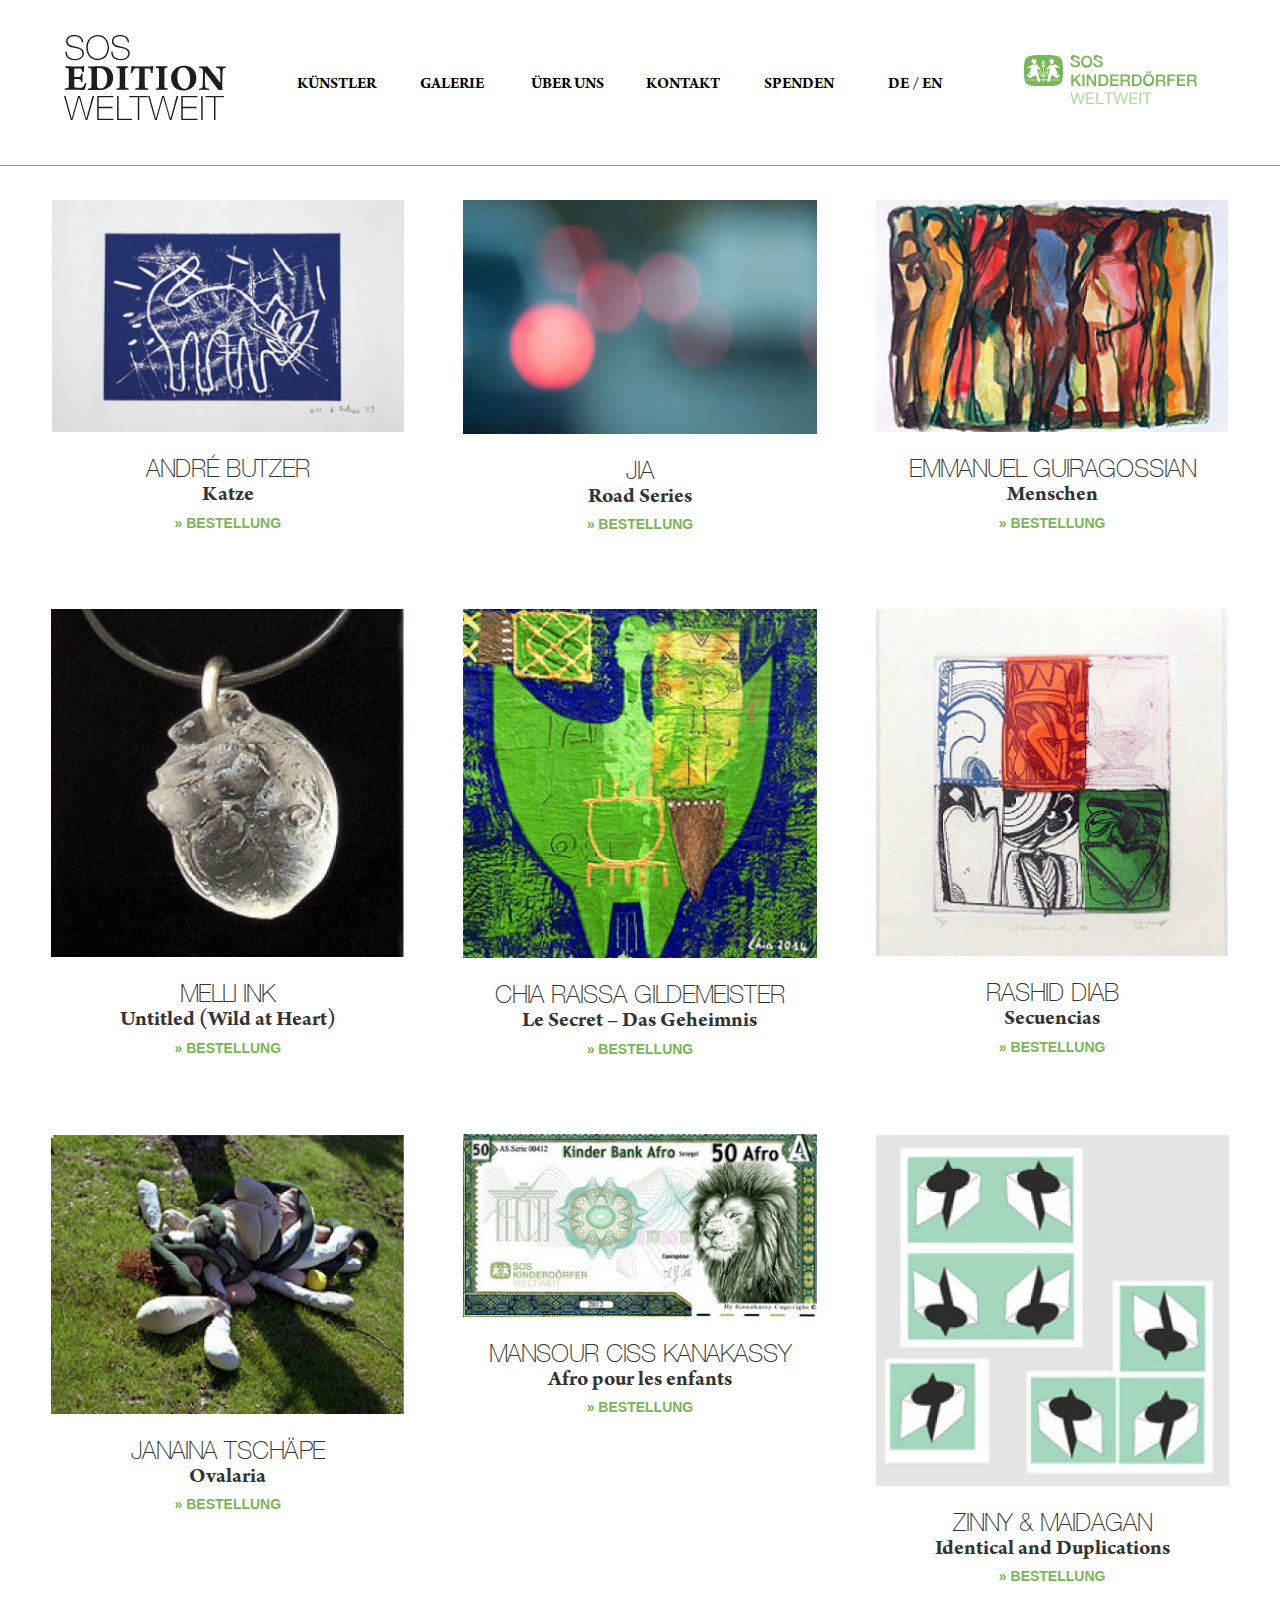
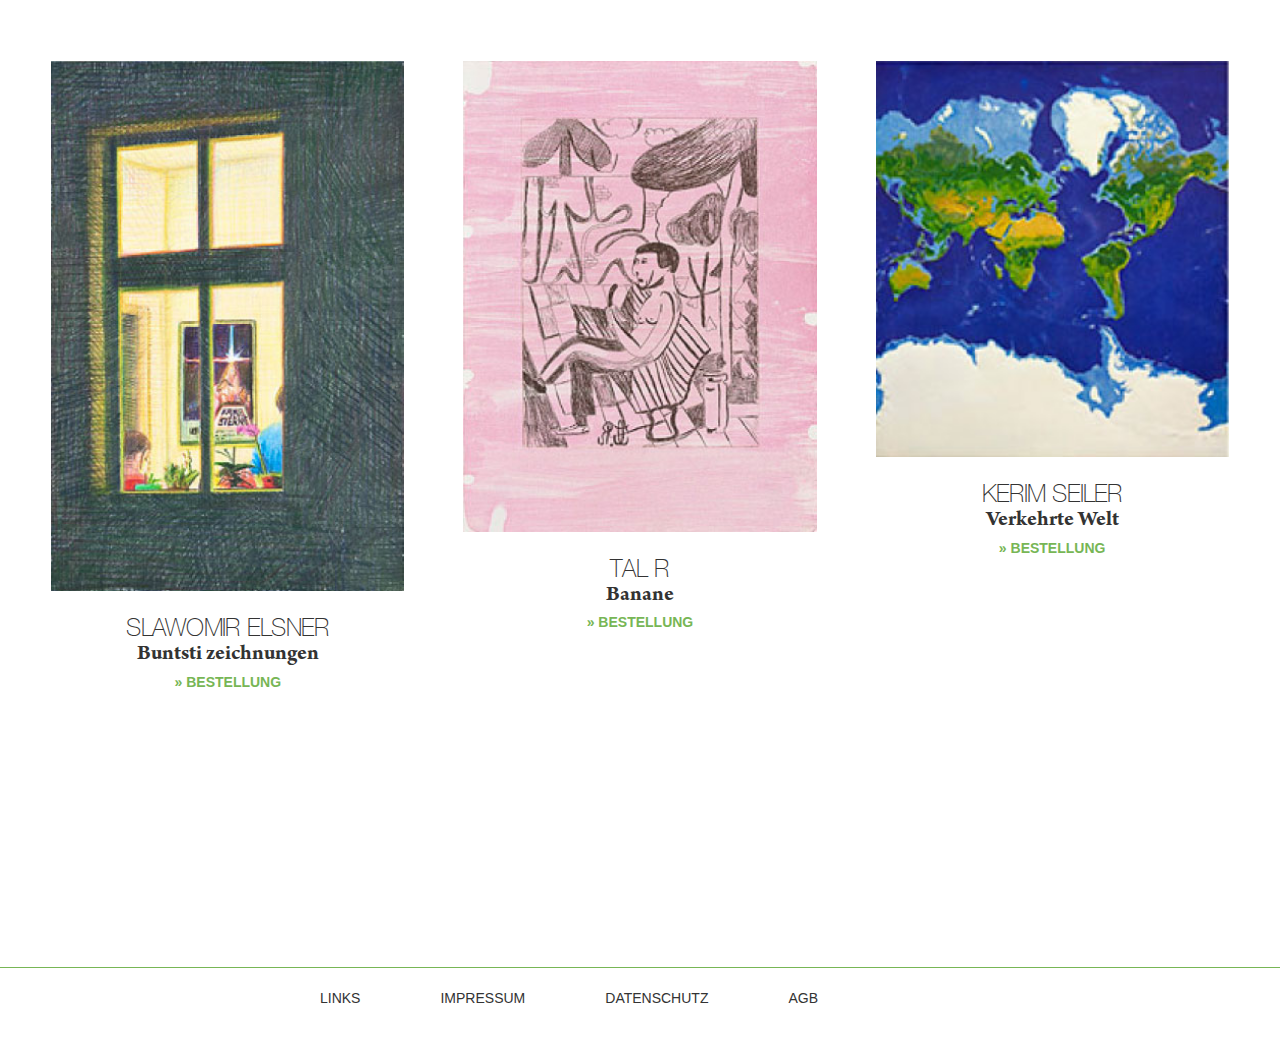
==== commit de106fd6: "sos" ====
--- a/galerie.html
+++ b/galerie.html
@@ -55,14 +55,14 @@
  </div>  
     <div class="col-md-12 hidden-md hidden-lg hidden-xs">
     <div class="collapse navbar-collapse" id="bs-example-navbar-collapse-1">
-              <ul class="nav navbar-nav">
+            <ul class="nav navbar-nav">
            <li class="hidden-sm hidden-md hidden-lg"><a href="#"><span class="deen de">DE</span><span class="deen">EN</span></a></li>
            <li><a href="kunstler.html"><span class="menu-list">KÜNSTLER</span></a></li>
-           <li><a href="galerie.html"><span class="menu-list">GALERIE</span></a></li>
+           <li><a class="active" href="galerie.html"><span class="menu-list">GALERIE</span></a></li>
            <li><a href="uber-uns.html"><span class="menu-list">ÜBER UNS</span></a></li>
            <li><a href="kontakt.html"><span class="menu-list">KONTAKT</span></a></li>
            <li><a href="#"><span class="menu-list">SPENDEN</span></a></li>
-           <li class="hidden-xs"><a href="#">DE / EN</a></li>
+           <li class="hidden-xs sin-margin-right"><a href="#"><strong>DE</strong> /<span class="light"> EN</span></a></li>
          </ul>
      </div></div>
 
@@ -81,7 +81,7 @@
             </div>
             <p class="autor helveticathin">ANDRÉ BUTZER</p>
             <p class="arnobold title">Katze</p>
-            <a href="#" class="helveticabold">
+            <a href="#" class="link helveticabold">
               » BESTELLUNG
             </a>
           </div>
--- a/css/style.css
+++ b/css/style.css
@@ -3,46 +3,48 @@
 /*Fuentes*/
 @font-face {
 	font-family: 'ArnoPro-Regular';
-    src: url('fonts/original_ArnoPro-Regular.eot?#iefix') format('embedded-opentype'), 
-         url('fonts/original_ArnoPro-Regular.woff') format('woff'),
-         url('fonts/original_ArnoPro-Regular.ttf') format('truetype'),
-         url('fonts/original_ArnoPro-Regular.svg') format('svg');
+    src: url('../fonts/original_ArnoPro-Regular.eot?#iefix') format('embedded-opentype'), 
+         url('../fonts/original_ArnoPro-Regular.woff') format('woff'),
+         url('../fonts/original_ArnoPro-Regular.ttf') format('truetype'),
+         url('../fonts/original_ArnoPro-Regular.svg') format('svg');
+
 	font-weight: normal;
 	font-style: normal;
-	
+
 }
 @font-face{font-family: 'ArnoPro-Bold';
-    src: url('fonts/original_ArnoPro-Bold.eot?#iefix') format('embedded-opentype'), 
-         url('fonts/original_ArnoPro-Bold.woff') format('woff'),
-         url('fonts/original_ArnoPro-Bold.ttf') format('truetype'),
-         url('fonts/original_ArnoPro-Bold.svg') format('svg');
+    src: url('../fonts/original_ArnoPro-Bold.eot?#iefix') format('embedded-opentype'), 
+         url('../fonts/original_ArnoPro-Bold.woff') format('woff'),
+         url('../fonts/original_ArnoPro-Bold.ttf') format('truetype'),
+         url('../fonts/original_ArnoPro-Bold.svg') format('svg');
+
 	font-weight: bold;
 	font-style: bold;}
 
 @font-face {
 	font-family: 'HelveticaNeueLT35';
-    src: url('fonts/original_HelveticaNeueLTCom-Th.eot?#iefix') format('embedded-opentype'), 
-         url('fonts/original_HelveticaNeueLTCom-Th.woff') format('woff'),
-         url('fonts/original_HelveticaNeueLTCom-Th.ttf') format('truetype'),
-         url('fonts/original_HelveticaNeueLTCom-Th.svg') format('svg');
+    src: url('../fonts/original_HelveticaNeueLTCom-Th.eot?#iefix') format('embedded-opentype'), 
+         url('../fonts/original_HelveticaNeueLTCom-Th.woff') format('woff'),
+         url('../fonts/original_HelveticaNeueLTCom-Th.ttf') format('truetype'),
+         url('../fonts/original_HelveticaNeueLTCom-Th.svg') format('svg');
 	font-weight: normal;
 	font-style: normal;
-}	
+}
 
 @font-face {
     font-family: 'Helveticathin';
-    src: url('fonts/HelveticaNeue-Thin.eot?#iefix') format('embedded-opentype'), 
-         url('fonts/HelveticaNeue-Thin.woff') format('woff'),
-         url('fonts/HelveticaNeue-Thin.ttf') format('truetype'),
-         url('fonts/HelveticaNeue-Thin.svg') format('svg');
+    src: url('../fonts/HelveticaNeue-Thin.eot?#iefix') format('embedded-opentype'), 
+         url('../fonts/HelveticaNeue-Thin.otf') format('otf'),
+         url('../fonts/HelveticaNeue-Thin.ttf') format('truetype'),
+         url('../fonts/HelveticaNeue-Thin.svg') format('svg');
     font-weight: normal;
     font-style: normal;
 }
 .arnoregular{font-family: "ArnoPro-Regular";}
 .arnobold, .navbar-default .navbar-nav>li>a.bold{font-family:"ArnoPro-Bold"; font-weight: bolder;}
-.helveticathin{font-family:"Helvetica"; font-weight:lighter;}
+.helveticathin{font-family:"Helveticathin"; font-weight:lighter;}
 .helveticaregular{font-family: "Helvetica"; font-weight: normal; color:#000!important; line-height: 1.8em;}
-.helveticabold{font-family: "Helvetica"; font-weight: bolder;} 
+.helveticabold{font-family: "Helvetica"; font-weight: bolder;}
 .preh1{font-size: 60px!important;}
 .navbar-default .navbar-nav>li>a.active, a{color:#77B655!important;}
 
@@ -80,6 +82,8 @@
 .navbar-default{background: none!important;}
 .navbar-default .navbar-nav>li{margin:0px!important; padding-top:50px; width:16%; text-align:center;}
 .navbar-default .navbar-nav>li>a, .navbar-default .navbar-nav>li>a:hover  {margin:0px; padding:0px;font-size:19px; font-family:"ArnoPro-Bold"; font-weight: bolder; color:#000!important;}
+.navbar-default .navbar-nav>li>a, .navbar-default .navbar-nav a .light  {margin:0px; padding:0px;font-size:17px; font-family:"ArnoPro-Bold"; font-weight: lighter; color:#000!important;}
+
 .brand-header2_1680, .brand-header2_1024, .brand-header2_768{display:none;}
 .navbar-default .navbar-toggle:focus, .navbar-default .navbar-toggle:hover{background: #fff;}
 .navbar-default .navbar-toggle:focus, .navbar-default .navbar-toggle:hover, .navbar-toggle {background-color: white!important; color: #77B655 !important;font-size: 2.2em;}
@@ -143,10 +147,10 @@
 #kontakt .texto-descriptivo p{font-size:18px; }
 #kontakt .texto-descriptivo .mapa{margin:35px 0px 45px 0px;}
 #kontakt .texto-descriptivo img{margin-top:35px;}
- 
+
 
 /*Mínimo 1680px*/
- @media only screen and (min-device-width: 1680px) {
+ @media only screen and (min-width: 1680px) {
 /*header-*/
 header .navbar {margin:0px!important;}
 header .navbrand-175{display:block; width: 100%; height: auto;}
@@ -178,7 +182,7 @@
 
 
 /*Minimo 1024px hasta 1680px*/
- @media only screen and (min-device-width: 900px) and (max-device-width: 1679px) {
+ @media only screen and (min-width: 900px) and (max-width: 1679px) {
  /*Header*/
 header{padding:35px 5%;}
 header .row{margin:0px!important;}
@@ -226,27 +230,32 @@
 .fa-outline-dark-gray { right: -50% !important;}
 }
 
-@media only screen and (min-device-width: 768px) and (max-device-width: 899px)  {
+@media only screen and (min-width: 768px) and (max-width: 999px) {
  /*Header*/
 header{padding:35px 3% 0px; height:auto;}
+header{border-bottom:none;}
 header .row{margin:0px!important;}
-header .navbrand-148{display:block; width: 100%; height: auto;}
+header .navbrand-148{display:block; height: auto;}
+header .navbrand-148 img{width:190px;}
+.navbar>.container .navbar-brand, .navbar>.container-fluid .navbar-brand{margin-left:0px!important;}
 header .navbar { margin: 0px!important; }
 header .container-fluid, .navbar-collapse{margin:0px; padding: 0px!important;}
-header ul{margin:20px 0px!important;}
+header ul{margin:20px 0px!important; border-bottom:1px solid #77B655; padding-bottom:20px;}
 .navbar-default .navbar-nav>li{margin:0px; width:16%; text-align:center; padding-top:40px!important;}
+.navbar-default .navbar-nav li.sin-margin-right{text-align:right;}
 .navbar-default .navbar-nav>li>a, .navbar-default .navbar-nav>li>a:hover  {margin:0px; padding:0px;font-size:16px; font-family:"ArnoPro-Bold"; font-weight: bolder; color:#000!important;}
-.brand-header2_768{display:block; width:173px; position:absolute; right:34px; top:-40px;}
+.brand-header2_768{display:block; width:220px; position:absolute; right:28px; top:-60px;}
 .brand-header2_1024{display:none; }
 
 /*Home*/
-.imagen-completa{margin-top:0px!important;}
+.imagen-completa{margin-top:0px!important; margin-bottom: 50px;}
 .imagen-completa  img{height:362px!important;  }
-.row .text-center h1 { color: #77B655!important; font-size: 70px; padding-bottom: 50px; }
-.row .text-center .texto-descriptivo { width: 70%; margin: 50px auto; font-size: 25px; }
-.row .text-center .texto-descriptivo p { font-size: 20px; font-weight: bolder; }
+.preh1{font-size:1em!important;}
+.pre2{font-size:1.2em!important;}
+.row .text-center h1 { color: #77B655!important; font-size: 70px; line-height:0.9em; }
+.row .text-center .texto-descriptivo { width: 92%;  margin: 50px 4%; font-size: 25px; }
+.row .text-center .texto-descriptivo p { font-size: 1em; color:#000; font-weight: bolder; }
 .row .text-center .texto-descriptivo a { font-size: 20px; font-weight: bolder; color: #77b655; }
-.imagen-completa { margin-bottom: 50px; }
 
 /*Kunstler*/
 #kunstler .col-md-6{width:50%; float: left;}
@@ -254,52 +263,65 @@
 #kunstler .kunstler-ml{padding:0px 0px 50px 50px;}
 #kunstler{padding:70px 0px 15px 0px ;}
 #kunstler .kunstler-mr a,#kunstler .kunstler-ml a{font-size:14px!important; font-family: "Helvetica"; font-weight:bolder;}
-.name{font-size:23px;}
+.name{font-size:23px; font-weight: bolder;}
 .lastname{font-size:27px;}
 
 /*Kunstler Descripcion*/
+.arrow-left{position:relative; top:50%; left:-100px;}
+.arrow-right{position:relative; top:50%; right:-100px;}
+.arrow-left img, .arrow-right img{width:50%;}
 #autor_descripcion{margin:40px 0px;}
 #autor_descripcion h1{font-size:54px;}
+#autor_descripcion h2{font-size:54px; margin-bottom:20px!important; color: #77B655;}
 #autor_descripcion #myCarousel{width: 560px; height: auto; margin: auto;}
 #autor_descripcion .item{width:560px;}
 #autor_descripcion .carousel-control .glyphicon-chevron-right, .carousel-control .icon-next{right:-40px;}
 #autor_descripcion .carousel-control .glyphicon-chevron-left, .carousel-control .glyphicon-chevron-right, .carousel-control .icon-next, .carousel-control .icon-prev{font-size:50px!important;}
 #autor_descripcion .carousel-control .glyphicon-chevron-left, .carousel-control .icon-prev{left:-70px;}
 #autor_descripcion .texto-descriptivo{margin-top:25px;}
-#autor_descripcion h3{font-size:20px;}
-#autor_descripcion p{font-size:16px;}
-#autor_descripcion a{font-size:16px;}
+#autor_descripcion h3{font-size:24px; padding-top:25px; color:#000; padding-bottom:0px; margin-bottom:0px;}
+#autor_descripcion p{font-size:20px; line-height:1.5em;}
+#autor_descripcion a{font-size:20px;}
 #autor_descripcion .link{ margin: 30px 0px 45px 0px;}
-#autor_descripcion .details{width:100%; padding:0px 20px; text-align: justify; margin: auto;}
+#autor_descripcion .details{width:100%; padding:0px 20px; text-align: left; margin: auto;}
 #autor_descripcion .details img{margin:35px 0px 65px 0px;}
 #autor_descripcion .yt-container{margin:25px 0px;}
 
 /*UBER-UNS*/
-#uber-uns .texto-descriptivo{width:720px; margin: 0px auto 5px ;}
-#uber-uns .texto-descriptivo h1{font-size:36px; padding:35px 0px 30px!important;}
-#uber-uns .texto-descriptivo p{font-size:18px; text-align: justify; line-height: 1.8em;}
+#uber-uns, #kontakt{position:relative; top:-21px; z-index:10000;}
+#uber-uns .texto-descriptivo{width:90%; margin: 0px 5% 5px ;}
+#uber-uns .texto-descriptivo h1{font-size:36px; padding:25px 0px 15px!important;}
+#uber-uns .texto-descriptivo p{font-size:20px; font-weight: lighter; text-align: left; line-height: 1.3em; color:#000;}
 #uber-uns .texto-descriptivo img{padding:25px 0px;}
+/*kontakt*/
+#kontakt .texto-descriptivo{width: 90%; margin:20px 5% 85px;}
+#kontakt .texto-descriptivo h1{font-size:54px; padding:30px 0px 30px!important; color:#77B655;}
+#kontakt .texto-descriptivo h3{font-size:24px!important; margin-top:0px!important; line-height: 1.8em;}
+#kontakt .texto-descriptivo p{font-size:18px; }
+#kontakt .texto-descriptivo .mapa{margin:35px 0px 45px 0px;}
+#kontakt .texto-descriptivo img{margin-top:35px;}
 
 /*Footer*/
-footer { border-top: 1px solid #77b655; padding: 20px 0px 30px 0px; margin: 0px 20px; }
-footer ul.text-center { text-align: center; width: 720px; margin: 0px auto; }
-footer ul li { padding-right: 80px; float: left; list-style: none; font-size: 14px; }
+footer { border-top: 1px solid #77b655; padding: 20px 0px 30px 0px; margin: 0px 5%; width:90% }
+footer ul.text-center {padding:0px 5%important; text-align: center; width: 90%; margin: 0px auto; }
+footer ul li {font-weight:normal; width:22.5%; padding:0px; text-align:center; float: left; list-style: none; font-size: 14px; }
 
 /*Galeria*/
-#galerie{margin:0px 5% 0px 5%!important;}
+#galerie{margin:60px 5% 0px 5%!important;}
 #galerie img { height:auto; }
 #galerie .item-galerie{width:50%; height:380px; margin-bottom: 75px; float:left;}
 #galerie .item-galerie.margin-right{margin-right: 0px;}
 #galerie .item-galerie .imagen-galeria{margin:0px 20px 25px 20px!important; display: flex; min-height:179px; max-height:300px;}
 #galerie .item-galerie p{margin:0px!important;}
-#galerie .autor{font-size:16px; line-height: 1em!important;}
-#galerie .title{font-size:16px;}
+#galerie .autor{font-size:20px; font-weight:bolder; line-height: 1em!important;}
+#galerie .title{font-size:21px;}
+#galerie .item-galerie a{font-size:18px;}
 .col-lg-4, .imagen-galeria{margin:0px!important; padding:0px!important;}
 }
 
 /*Minimo 320 hasta 768px*/
- @media only screen and (min-device-width: 320px) and (max-device-width: 767px) {
- 
+ @media only screen and (min-width: 320px) and (max-width: 767px) {
+
 header{padding:20px 15px;  height: 90px;}
 header .row{margin:0px!important;}
 header .container-fluid{padding:0px;}
@@ -309,7 +331,7 @@
 :0px!important;}
 ul.nav.navbar-nav{margin:0px;    position: relative;
     z-index: 100000; background-color:#77B655; width:100%; padding:20px 0px 20px 0px; text-align:center; }
-ul.nav.navbar-nav li{font-size:24px; text-align:center; color:#fff;}   
+ul.nav.navbar-nav li{font-size:24px; text-align:center; color:#fff;}
 .navbar-default .navbar-nav>li{width:100%; padding:20px 0px;}
 ul.nav.navbar-nav li a{color:#fff;}
 .navbar-default .navbar-toggle{border:none;}
@@ -318,7 +340,7 @@
 .container-fluid>.navbar-collapse, .container-fluid>.navbar-header, .container>.navbar-collapse, .container>.navbar-header { margin: 0px!important; }
 .navbar-toggle {padding:0px!important; position: relative; float: right;  background-color: none; background-image: none; z-index: 10000000; }
 .navbar-default .navbar-toggle .icon-bar { background-color: #77b655!important; }
-.navbar-default .navbar-collapse{margin-left:-20px!important;}
+.navbar-default .navbar-collapse{margin-left:-12%!important; width:120%!important;}
 /*Menu*/
 .navbar-nav li{width:100%; text-align:center;}
 .navbar-nav li a span {color:white !important;}
@@ -333,24 +355,21 @@
 
 /*Home*/
 .imagen-completa img { width: 100%!important; height: 148px;}
+.preh1{font-size:1em!important;}
 .row .text-center h1 { color: #77B655!important; font-size: 30px; padding-bottom: 25px; }
-.row .text-center .texto-descriptivo { width: 100%; margin: 25px auto; padding: 0px 10px; font-size: 25px; }
+.row .text-center .texto-descriptivo { width: 100%; margin: 25px auto; padding: 0px 8%; font-size: 25px; }
 .row .text-center .texto-descriptivo p { font-size: 16px; font-weight: bolder; }
 .row .text-center .texto-descriptivo a { font-size: 16px; font-weight: bolder; color: #77b655; }
 .imagen-completa { margin-bottom: 20px; }
 
-.row .text-center h1 { color: #77B655!important; font-size: 30px; padding-bottom: 25px; }
-.row .text-center .texto-descriptivo { width: 100%; margin: 25px auto; padding: 0px 10px; font-size: 25px; }
-.row .text-center .texto-descriptivo p { font-size: 16px; font-weight: bolder; }
-.row .text-center .texto-descriptivo a { font-size: 16px; font-weight: bolder; color: #77b655; }
-.imagen-completa { margin-bottom: 20px; }
 
 /*Footer*/
 footer { border-top: 1px solid #77b655; padding: 20px 0px 30px 0px; margin: 0px 20px; }
 footer ul.text-center { text-align: left; width: 85%; margin: 0px auto; }
 footer ul li { padding-right: 37px; float: left; list-style: none; font-size: 10px; }
 header .logo2, header .brand-header2 { display: none; }
-footer .brand-footer, header .navbar-brand90 { display: block; }
+footer .brand-footer, header .navbar-brand90 { display: block; width:80%; float:right;}
+footer .brand-footer img{width:auto; height: 50px; float:right;}
 
 /*Kunstler*/
 #kunstler .col-md-6{width:100%; float: left;}
@@ -405,185 +424,3 @@
 #kontakt .texto-descriptivo .mapa{margin:35px 0px 45px 0px;}
 #kontakt .texto-descriptivo img{margin-top:35px;}
 }
-
-
-@media only screen and (min-width: 768px) and (max-width: 1023px)  {
- /*Header*/
-header{padding:35px 3% 0px; height:auto;}
-header .row{margin:0px!important;}
-header .navbrand-148{display:block; width: 100%; height: auto;}
-header .navbar { margin: 0px!important; }
-header .container-fluid, .navbar-collapse{margin:0px; padding: 0px!important;}
-header ul{margin:20px 0px!important;}
-.navbar-default .navbar-nav>li{margin:0px; width:16%; text-align:center; padding-top:40px!important;}
-.navbar-default .navbar-nav>li>a, .navbar-default .navbar-nav>li>a:hover  {margin:0px; padding:0px;font-size:16px; font-family:"ArnoPro-Bold"; font-weight: bolder; color:#000!important;}
-.brand-header2_768{display:block; width:173px; position:absolute; right:34px; top:-40px;}
-.brand-header2_1024{display:none; }
-
-/*Home*/
-.imagen-completa{margin-top:0px!important;}
-.imagen-completa  img{height:362px!important;  }
-.row .text-center h1 { color: #77B655!important; font-size: 70px; padding-bottom: 50px; }
-.row .text-center .texto-descriptivo { width: 70%; margin: 50px auto; font-size: 25px; }
-.row .text-center .texto-descriptivo p { font-size: 20px; font-weight: bolder; }
-.row .text-center .texto-descriptivo a { font-size: 20px; font-weight: bolder; color: #77b655; }
-.imagen-completa { margin-bottom: 50px; }
-
-/*Kunstler*/
-#kunstler .col-md-6{width:50%; float: left;}
-#kunstler .kunstler-mr{padding:0px 50px 50px 0px;}
-#kunstler .kunstler-ml{padding:0px 0px 50px 50px;}
-#kunstler{padding:70px 0px 15px 0px ;}
-#kunstler .kunstler-mr a,#kunstler .kunstler-ml a{font-size:14px!important; font-family: "Helvetica"; font-weight:bolder;}
-.name{font-size:23px;}
-.lastname{font-size:27px;}
-
-/*Kunstler Descripcion*/
-#autor_descripcion{margin:40px 0px;}
-#autor_descripcion h1{font-size:54px;}
-#autor_descripcion #myCarousel{width: 560px; height: auto; margin: auto;}
-#autor_descripcion .item{width:560px;}
-#autor_descripcion .carousel-control .glyphicon-chevron-right, .carousel-control .icon-next{right:-40px;}
-#autor_descripcion .carousel-control .glyphicon-chevron-left, .carousel-control .glyphicon-chevron-right, .carousel-control .icon-next, .carousel-control .icon-prev{font-size:50px!important;}
-#autor_descripcion .carousel-control .glyphicon-chevron-left, .carousel-control .icon-prev{left:-70px;}
-#autor_descripcion .texto-descriptivo{margin-top:25px;}
-#autor_descripcion h3{font-size:20px;}
-#autor_descripcion p{font-size:16px;}
-#autor_descripcion a{font-size:16px;}
-#autor_descripcion .link{ margin: 30px 0px 45px 0px;}
-#autor_descripcion .details{width:100%; padding:0px 20px; text-align: justify; margin: auto;}
-#autor_descripcion .details img{margin:35px 0px 65px 0px;}
-#autor_descripcion .yt-container{margin:25px 0px;}
-
-/*UBER-UNS*/
-#uber-uns .texto-descriptivo{width:720px; margin: 0px auto 5px ;}
-#uber-uns .texto-descriptivo h1{font-size:36px; padding:35px 0px 30px!important;}
-#uber-uns .texto-descriptivo p{font-size:18px; text-align: justify; line-height: 1.8em;}
-#uber-uns .texto-descriptivo img{padding:25px 0px;}
-
-/*Footer*/
-footer { border-top: 1px solid #77b655; padding: 20px 0px 30px 0px; margin: 0px 20px; }
-footer ul.text-center { text-align: center; width: 720px; margin: 0px auto; }
-footer ul li { padding-right: 80px; float: left; list-style: none; font-size: 14px; }
-
-/*Galeria*/
-#galerie{ padding:20px 0px 0px 0px!important; margin:0px 5% 0px 5%!important;}
-#galerie img { height:auto; }
-#galerie .item-galerie{width:50%; height:380px; margin-bottom: 75px; float:left;}
-#galerie .item-galerie.margin-right{margin-right: 0px;}
-#galerie .item-galerie .imagen-galeria{margin:0px 20px 25px 20px!important; display: flex; min-height:179px; max-height:300px;}
-#galerie .item-galerie p{margin:0px!important;}
-#galerie .autor{font-size:16px; line-height: 1em!important;}
-#galerie .title{font-size:16px;}
-.col-lg-4, .imagen-galeria{margin:0px!important; padding:0px!important;}
-
-}
-
-/*Minimo 320 hasta 768px*/
- @media only screen and (min-width: 320px) and (max-width: 767px) {
- /*Header*/
-header{padding:20px 15px;  height: 90px;}
-header .row{margin:0px!important;}
-header .container-fluid{padding:0px;}
-header .navbrand-90{display:block; width: 100%; margin-top:-50px;}
-header .navbar-brand img { width: 90px; position:absolute; top:0px;}
-ul.navbar-nav{ -webkit-margin-before:0px!important;  -webkit-margin-after:0px!important;     -webkit-padding-start: 40px;
-:0px!important;}
-ul.nav.navbar-nav{margin:0px;    position: relative;
-    z-index: 100000; background-color:#77B655; width:100%; padding:20px 0px 20px 0px; text-align:center; }
-ul.nav.navbar-nav li{font-size:24px; text-align:center; color:#fff;}   
-.navbar-default .navbar-nav>li{width:100%; padding:20px 0px;}
-ul.nav.navbar-nav li a{color:#fff;}
-.navbar-default .navbar-toggle{border:none;}
-.col-md-8{width:100%; padding:0px!important; margin:0px!important;}
-.navbar-collapse.in{overflow:hidden;}
-.container-fluid>.navbar-collapse, .container-fluid>.navbar-header, .container>.navbar-collapse, .container>.navbar-header { margin: 0px!important; }
-.navbar-toggle {padding:0px!important; position: relative; float: right;  background-color: none; background-image: none; z-index: 10000000; }
-.navbar-default .navbar-toggle .icon-bar { background-color: #77b655!important; }
-.navbar-default .navbar-collapse{margin-left:-20px!important;}
-/*Menu*/
-.navbar-nav li{width:100%; text-align:center;}
-.navbar-nav li a span {color:white !important;}
-.menu-list {color: #FFF !important;}
-.navbar-default .navbar-toggle:focus, .navbar-default .navbar-toggle:hover, .navbar-toggle {
-background-color: white;
-color: #77B655 !important;
-font-size: 2.2em;
-}
-
-
-
-/*Home*/
-.imagen-completa img { width: 100%!important; height: 148px;}
-.row .text-center h1 { color: #77B655!important; font-size: 30px; padding-bottom: 25px; }
-.row .text-center .texto-descriptivo { width: 100%; margin: 25px auto; padding: 0px 10px; font-size: 25px; }
-.row .text-center .texto-descriptivo p { font-size: 16px; font-weight: bolder; }
-.row .text-center .texto-descriptivo a { font-size: 16px; font-weight: bolder; color: #77b655; }
-.imagen-completa { margin-bottom: 20px; }
-
-.row .text-center h1 { color: #77B655!important; font-size: 30px; padding-bottom: 25px; }
-.row .text-center .texto-descriptivo { width: 100%; margin: 25px auto; padding: 0px 10px; font-size: 25px; }
-.row .text-center .texto-descriptivo p { font-size: 16px; font-weight: bolder; }
-.row .text-center .texto-descriptivo a { font-size: 16px; font-weight: bolder; color: #77b655; }
-.imagen-completa { margin-bottom: 20px; }
-
-/*Footer*/
-footer { border-top: 1px solid #77b655; padding: 20px 0px 30px 0px; margin: 0px 20px; }
-footer ul.text-center { text-align: left; width: 85%; margin: 0px auto; }
-footer ul li { padding-right: 37px; float: left; list-style: none; font-size: 10px; }
-header .logo2, header .brand-header2 { display: none; }
-footer .brand-footer, header .navbar-brand90 { display: block; }
-
-/*Kunstler*/
-#kunstler .col-md-6{width:100%; float: left;}
-#kunstler .kunstler-mr{padding:0px 0px 50px 0px;}
-#kunstler .kunstler-ml{padding:0px 0px 50px 0px;}
-#kunstler{padding:70px 0px 15px 0px ;}
-#kunstler .kunstler-mr a,#kunstler .kunstler-ml a{font-size:14px!important; font-family: "Helvetica"; font-weight:bolder;}
-.name{font-size:23px;}
-.lastname{font-size:27px;}
-
-/*Kunstler Descripcion*/
-#autor_descripcion{margin:40px 0px;}
-#autor_descripcion h1{font-size:20px;}
-#autor_descripcion #myCarousel{width: 220px; height: auto; margin: auto;}
-#autor_descripcion .item{width:220px;}
-#autor_descripcion .carousel-control .glyphicon-chevron-right, .carousel-control .icon-next{right:-40px;}
-#autor_descripcion .carousel-control .glyphicon-chevron-left, .carousel-control .glyphicon-chevron-right, .carousel-control .icon-next, .carousel-control .icon-prev{font-size:50px!important;}
-#autor_descripcion .carousel-control .glyphicon-chevron-left, .carousel-control .icon-prev{left:-40px;}
-#autor_descripcion .texto-descriptivo{margin-top:25px;}
-#autor_descripcion h3{font-size:18px;}
-#autor_descripcion p{font-size:14px;}
-#autor_descripcion a{font-size:14px;}
-#autor_descripcion .link{ margin: 20px 0px 30px 0px;}
-#autor_descripcion .details{width:100%; padding:0px 20px; text-align: justify; margin: auto;}
-#autor_descripcion .details img{margin:35px 0px 85px 0px;}
-#autor_descripcion .yt-container{margin:15px 0px;}
-#autor_descripcion .yt-container iframe{width:100%!important;}
-.esconder{display: none;}
-
-/*Galeria*/
-#galerie{padding:20px 4%!important; margin:0px 10px 0px 10px!important;}
-#galerie h1{margin:0px!important; color:#77B655; padding-bottom:20px;}
-#galerie img { display: inline-block; width: 100%; height: auto;}
-#galerie .item-galerie{width:100%; margin-right:10px;margin-bottom: 35px;}
-#galerie .item-galerie .imagen-galeria{margin-bottom:25px!important;}
-#galerie .item-galerie p{margin:0px!important;}
-#galerie .autor{font-size:16px; line-height: 1em!important;}
-#galerie .title{font-size:16px;}
-.col-lg-4, .imagen-galeria{margin:0px!important; padding:0px!important;}
-
-/*UBER-UNS*/
-#uber-uns .texto-descriptivo{width:100%; margin: 0px auto 5px ;}
-#uber-uns .texto-descriptivo h1{font-size:36px; padding:40px 0px 30px!important;}
-#uber-uns .texto-descriptivo p{font-size:14px; text-align: justify; line-height: 1.8em;}
-#uber-uns .texto-descriptivo img{padding:15px 0px;}
-
-/*kontakt*/
-#kontakt .texto-descriptivo{width: 100%; margin:40px auto 60px;}
-#kontakt .texto-descriptivo h1{font-size:36px; padding:0px 0px 30px!important; color:#77B655;}
-#kontakt .texto-descriptivo h3{font-size:24px!important; margin-top:0px!important; line-height: 1.8em;}
-#kontakt .texto-descriptivo p{font-size:18px; }
-#kontakt .texto-descriptivo .mapa{margin:35px 0px 45px 0px;}
-#kontakt .texto-descriptivo img{margin-top:35px;}
-}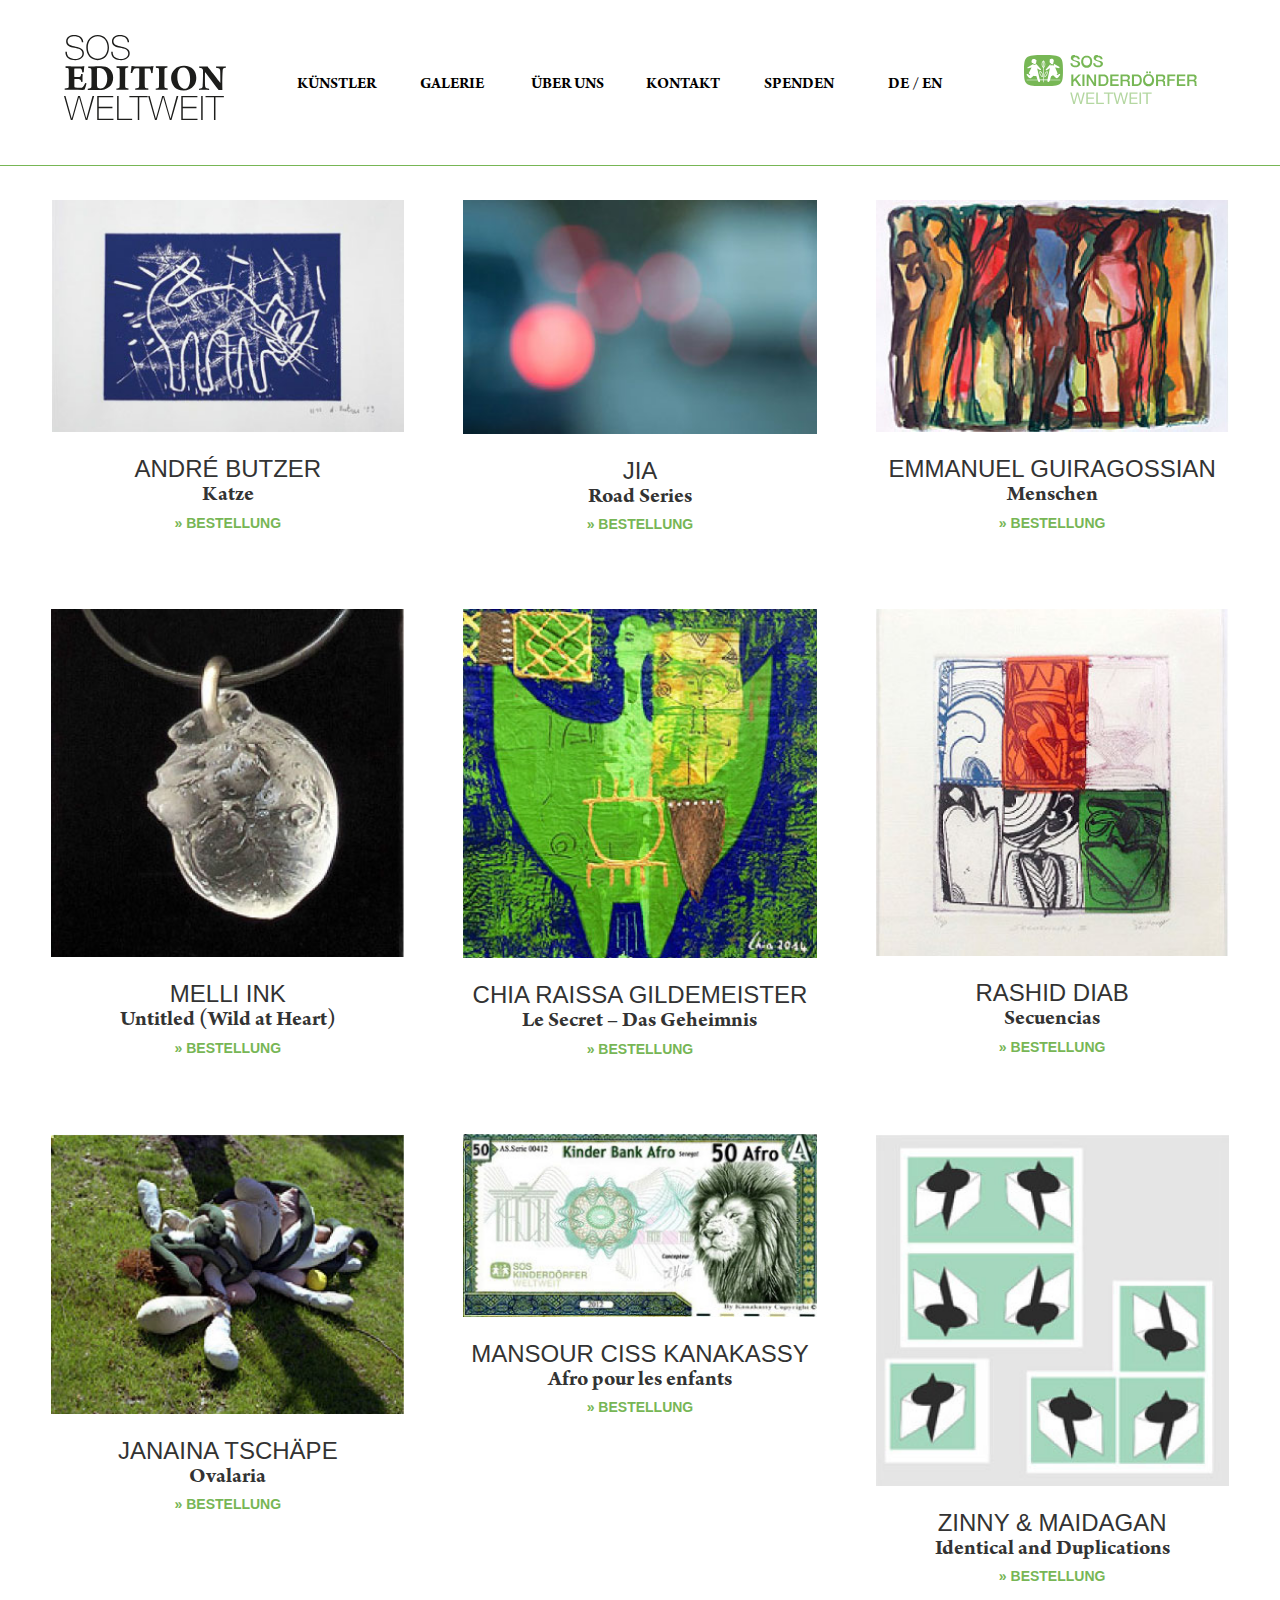
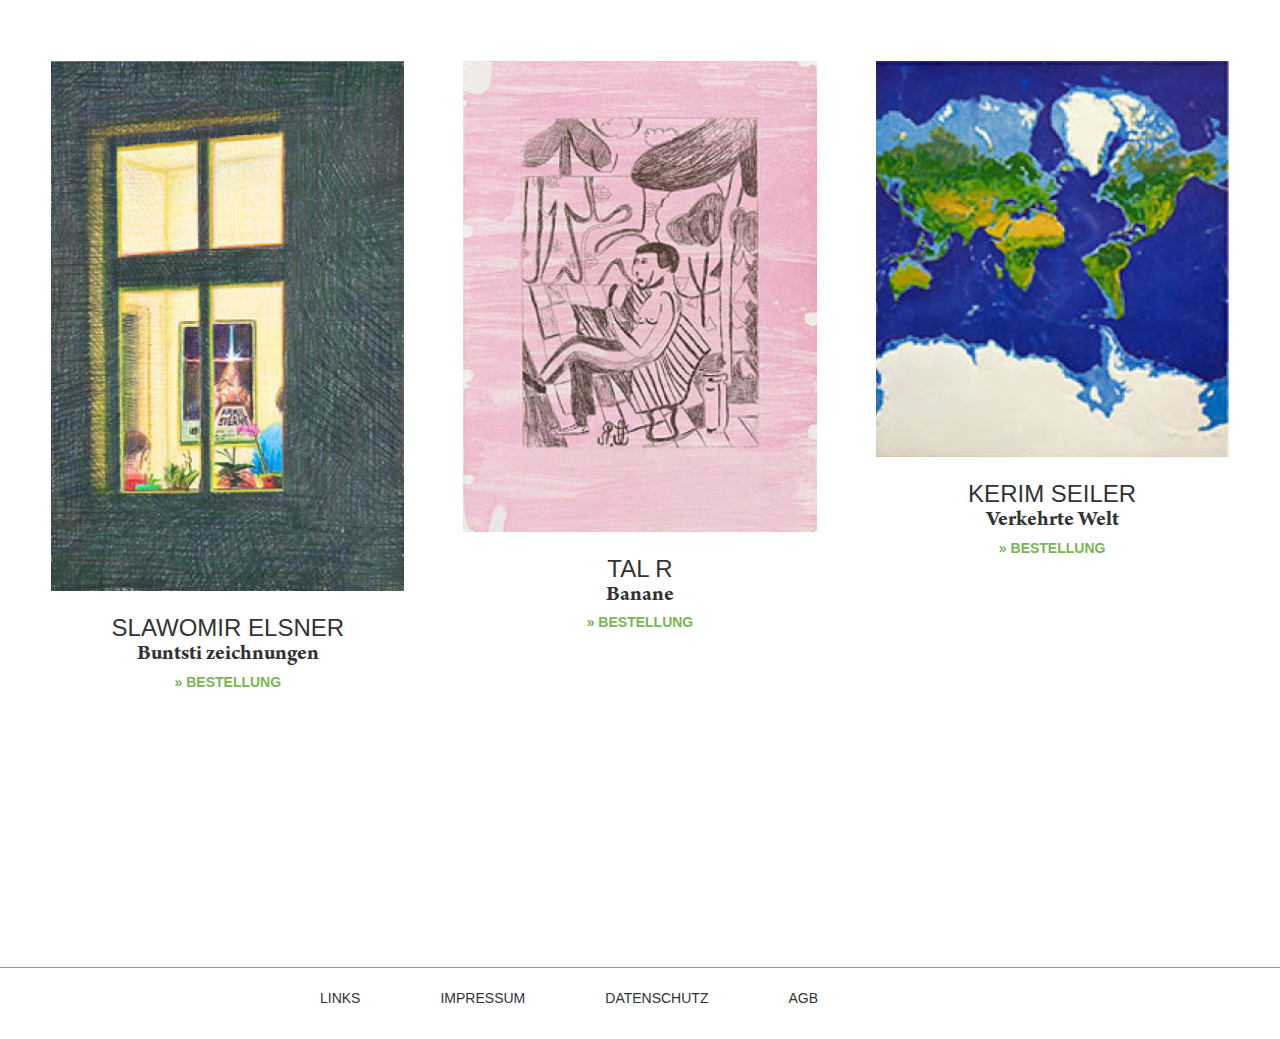
==== commit cf6d319e: "Cambios sos" ====
--- a/galerie.html
+++ b/galerie.html
@@ -1,87 +1,86 @@
 <!DOCTYPE html>
 <html lang="en">
 <head>
-<meta charset="utf-8">
-<meta name="viewport" content="width=device-width, initial-scale=1, shrink-to-fit=no">
-<meta name="description" content="">
-<meta name="author" content="">
-<title>SOS Edition Weltweit</title>
-
-<!-- Bootstrap core CSS -->
-<link href="css/style.css" rel="stylesheet" type="text/css">
-<link href="css/bootstrap.min.css" rel="stylesheet">
-<link rel="stylesheet" href="font-awesome/css/font-awesome.min.css">
-
+  <meta charset="utf-8">
+  <meta name="viewport" content="width=device-width, initial-scale=1, shrink-to-fit=no">
+  <meta name="description" content="">
+  <meta name="author" content="">
+  <title>SOS Edition Weltweit</title>
+
+  <!-- Bootstrap core CSS -->
+  <link href="css/bootstrap.min.css" rel="stylesheet">
+  <link rel="stylesheet" href="font-awesome/css/font-awesome.min.css">
+  <link href="css/style.css" rel="stylesheet" type="text/css">
 </head>
 
 <body class="max-size-device">
 
-<div class="col-md-12">
-
-<header class="row">
-<nav class="navbar navbar-default">
-  <div class="container-fluid">
-    <!--Estilo para mobile-->
-    <div class="navbar-header">
-      <button type="button" class="navbar-toggle collapsed" data-toggle="collapse" data-target="#bs-example-navbar-collapse-1" aria-expanded="false">
-       <span class="sr-only">Toggle navigation</span>
-       <i class="fa fa-bars"></i>
-     </button>
-      <a class="navbar-brand navbrand-90 hidden-sm hidden-md hidden-lg" href="index.html"> <img alt="Brand" src="img/logotipos/SOS_Edition_Logo_S_90px.svg" width="90"> </a>
-    </div>
-    <!--Estilo de tablet a Escritorio-->
-   <div class="col-md-2 col-sm-2">
-    <div class="navbar-header">
-      <a class="navbar-brand navbrand-175 hidden-xs hidden-sm hidden-md" href="index.html"> <img alt="Brand" src="img/logotipos/logo_l_175px.svg" width="175"> </a>
-      <a class="navbar-brand navbrand-148 hidden-xs hidden-lg" href="index.html"> <img alt="Brand" src="img/logotipos/SOS_Edition_Logo_M_148px.svg" width="148"> </a> 
-    </div></div>
-    <div class="col-md-8 hidden-sm">
-    <div class="collapse navbar-collapse" id="bs-example-navbar-collapse-1" style="position:relative;z-index:999999">
-         <ul class="nav navbar-nav">
-           <li class="hidden-sm hidden-md hidden-lg"><a href="#"><span class="deen de">DE</span><span class="deen">EN</span></a></li>
-           <li><a href="kunstler.html"><span class="menu-list">KÜNSTLER</span></a></li>
-           <li><a href="galerie.html"><span class="menu-list">GALERIE</span></a></li>
-           <li><a href="uber-uns.html"><span class="menu-list">ÜBER UNS</span></a></li>
-           <li><a href="kontakt.html"><span class="menu-list">KONTAKT</span></a></li>
-           <li><a href="#"><span class="menu-list">SPENDEN</span></a></li>
-           <li class="hidden-xs"><a href="#">DE / EN</a></li>
-         </ul>
-        </div>
-        </div>
-     <div class="col-md-2 col-sm-12">  
-     <a class="navbar-brand brand-header2_1680 hidden-xs" href="#"> <img alt="Brand" src="img/logotipos/logo_210px.svg" width="210"> </a>
- <a class="navbar-brand brand-header2_1024 hidden-xs" href="#"> <img alt="Brand" src="img/logotipos/logo_210px.svg" width="210"> </a>
-          <a class="navbar-brand brand-header2_768" href="#"> <img alt="Brand" src="img/logotipos/logo_210px.svg" width="210"> </a> 
- </div>  
-    <div class="col-md-12 hidden-md hidden-lg hidden-xs">
-    <div class="collapse navbar-collapse" id="bs-example-navbar-collapse-1">
-            <ul class="nav navbar-nav">
-           <li class="hidden-sm hidden-md hidden-lg"><a href="#"><span class="deen de">DE</span><span class="deen">EN</span></a></li>
-           <li><a href="kunstler.html"><span class="menu-list">KÜNSTLER</span></a></li>
-           <li><a class="active" href="galerie.html"><span class="menu-list">GALERIE</span></a></li>
-           <li><a href="uber-uns.html"><span class="menu-list">ÜBER UNS</span></a></li>
-           <li><a href="kontakt.html"><span class="menu-list">KONTAKT</span></a></li>
-           <li><a href="#"><span class="menu-list">SPENDEN</span></a></li>
-           <li class="hidden-xs sin-margin-right"><a href="#"><strong>DE</strong> /<span class="light"> EN</span></a></li>
-         </ul>
-     </div></div>
-
-
- </div>
-  </div>
-  
+  <div class="col-md-12">
+
+    <header class="row">
+      <nav class="navbar navbar-default">
+        <div class="container-fluid">
+          <!--Estilo para mobile-->
+          <div class="navbar-header">
+            <button type="button" class="navbar-toggle collapsed" data-toggle="collapse" data-target="#bs-example-navbar-collapse-1" aria-expanded="false">
+              <span class="sr-only">Toggle navigation</span>
+              <i class=""><img src="img/botones/SOS_Edition_Button_Menu_S_30px.svg" alt="" id="imagenmenu"></i>
+            </button>
+            <a class="navbar-brand navbrand-90 hidden-sm hidden-md hidden-lg" href="index.html"> <img alt="Brand" src="img/logotipos/SOS_Edition_Logo_S_90px.svg" width="90"> </a>
+          </div>
+          <!--Estilo de tablet a Escritorio-->
+          <div class="col-md-2 col-sm-2">
+            <div class="navbar-header">
+              <a class="navbar-brand navbrand-175 hidden-xs hidden-sm hidden-md" href="index.html"> <img alt="Brand" src="img/logotipos/logo_l_175px.svg" width="175"> </a>
+              <a class="navbar-brand navbrand-148 hidden-xs hidden-lg" href="index.html"> <img alt="Brand" src="img/logotipos/SOS_Edition_Logo_M_148px.svg" width="148"> </a>
+            </div></div>
+            <div class="col-md-8 hidden-sm">
+              <div class="collapse navbar-collapse" id="bs-example-navbar-collapse-1" style="position:relative;z-index:999999">
+                <ul class="nav navbar-nav">
+                  <li class="hidden-sm hidden-md hidden-lg"><a href="#"><span class="deen de"><strong>DE</strong></span><span class="deen en">EN</span></a></li>
+                  <li><a href="kunstler.html"><span class="menu-list">KÜNSTLER</span></a></li>
+                  <li><a href="galerie.html"><span class="menu-list">GALERIE</span></a></li>
+                  <li><a href="uber-uns.html"><span class="menu-list">ÜBER UNS</span></a></li>
+                  <li><a href="kontakt.html"><span class="menu-list">KONTAKT</span></a></li>
+                  <li><a href="#"><span class="menu-list">SPENDEN</span></a></li>
+                  <li class="hidden-xs"><a href="#">DE / EN</a></li>
+                </ul>
+              </div>
+            </div>
+            <div class="col-md-2 col-sm-12">
+              <a class="navbar-brand brand-header2_1680 hidden-xs" href="#"> <img alt="Brand" src="img/logotipos/logo_210px.svg" width="210"> </a>
+              <a class="navbar-brand brand-header2_1024 hidden-xs" href="#"> <img alt="Brand" src="img/logotipos/logo_210px.svg" width="210"> </a>
+              <a class="navbar-brand brand-header2_768" href="#"> <img alt="Brand" src="img/logotipos/logo_210px.svg" width="210"> </a>
+            </div>
+            <div class="col-md-12 hidden-md hidden-lg hidden-xs">
+              <div class="collapse navbar-collapse" id="bs-example-navbar-collapse-1">
+                <ul class="nav navbar-nav">
+                  <li class="hidden-sm hidden-md hidden-lg"><a href="#"><span class="deen de">DE</span><span class="deen en">EN</span></a></li>
+                  <li><a href="kunstler.html"><span class="menu-list">KÜNSTLER</span></a></li>
+                  <li><a href="galerie.html"><span class="menu-list">GALERIE</span></a></li>
+                  <li><a href="uber-uns.html"><span class="menu-list">ÜBER UNS</span></a></li>
+                  <li><a href="kontakt.html"><span class="menu-list">KONTAKT</span></a></li>
+                  <li><a href="#"><span class="menu-list">SPENDEN</span></a></li>
+                  <li class="hidden-xs"><a href="#">DE / EN</a></li>
+                </ul>
+              </div></div>
+
+
+            </div>
+          </div>
+
         </nav>
-</header></div>
-<div id="galerie">
-  <div class="col-xs-12 hidden-lg hidden-md hidden-sm"> <h1 class="arnobold text-center">GALERIE</h1></div>
-<div class="row">
+      </header></div>
+      <div id="galerie">
+        <div class="col-xs-12 hidden-lg hidden-md hidden-sm"> <h1 class="arnobold text-center">GALERIE</h1></div>
+        <div class="row">
           <div class="item-galerie text-center margin-right">
             <div class="imagen-galeria">
               <img src="img/galeria/imagen_01_galeria.jpg" alt="">
             </div>
             <p class="autor helveticathin">ANDRÉ BUTZER</p>
             <p class="arnobold title">Katze</p>
-            <a href="#" class="link helveticabold">
+            <a href="#" class="helveticabold">
               » BESTELLUNG
             </a>
           </div>
@@ -196,44 +195,44 @@
             </a>
           </div>
         </div>
-    </div>
-<footer class="borde fixed-bottom">
-<div class="row">
-  <div class="col-sm-12 hidden-xs">
-    <ul class="text-center">
-     <li>LINKS</li>
-     <li>IMPRESSUM</li>
-     <li>DATENSCHUTZ</li>
-     <li>AGB</li>
-    </ul>
-    <a class="navbar-brand brand-footer" href="#"> <img alt="Brand" src="img/logotipos/SOS_logo_positive_RGB_S_97px.svg" width="97"> </a>
-  </div>
-  <div class="col-xs-6 hidden-sm hidden-md hidden-lg menu-celular">
-    <div class="row">
-      <div class="col-xs-6">
-        LINKS
       </div>
-      <div class="col-xs-6">
-        DATENSCHUTZ
-      </div>
-      <div class="col-xs-6">
-        AGB
-      </div>
-      <div class="col-xs-6">
-        IMPRESSUM
-      </div>
-    </div>
-  </div>
-  <div class="col-xs-6">
-    <a class="navbar-brand brand-footer imagen-footer-celular" href="#"> <img alt="Brand" src="img/logotipos/SOS_logo_positive_RGB_S_97px.svg" class="img-responsive"> </a>
-  </div>
-</div>
- </footer>
-
-<!-- jQuery (necessary for Bootstrap's JavaScript plugins) --> 
-<script src="https://ajax.googleapis.com/ajax/libs/jquery/1.12.4/jquery.min.js"></script> 
-<!-- Include all compiled plugins (below), or include individual files as needed --> 
-<script src="js/bootstrap.min.js"></script>
-<script src="js/menu.js"></script>
-</body>
-</html>
+      <footer class="borde fixed-bottom">
+        <div class="row">
+          <div class="col-sm-12 hidden-xs">
+            <ul class="text-center">
+              <li>LINKS</li>
+              <li>IMPRESSUM</li>
+              <li>DATENSCHUTZ</li>
+              <li>AGB</li>
+            </ul>
+            <a class="navbar-brand brand-footer" href="#"> <img alt="Brand" src="img/logotipos/SOS_logo_positive_RGB_S_97px.svg" width="97"> </a>
+          </div>
+          <div class="col-xs-6 hidden-sm hidden-md hidden-lg menu-celular">
+            <div class="row">
+              <div class="col-xs-6">
+                LINKS
+              </div>
+              <div class="col-xs-6">
+                DATENSCHUTZ
+              </div>
+              <div class="col-xs-6">
+                AGB
+              </div>
+              <div class="col-xs-6">
+                IMPRESSUM
+              </div>
+            </div>
+          </div>
+          <div class="col-xs-6">
+            <a class="navbar-brand brand-footer imagen-footer-celular" href="#"> <img alt="Brand" src="img/logotipos/SOS_logo_positive_RGB_S_97px.svg" class="img-responsive"> </a>
+          </div>
+        </div>
+      </footer>
+
+      <!-- jQuery (necessary for Bootstrap's JavaScript plugins) -->
+      <script src="https://ajax.googleapis.com/ajax/libs/jquery/1.12.4/jquery.min.js"></script>
+      <!-- Include all compiled plugins (below), or include individual files as needed -->
+      <script src="js/bootstrap.min.js"></script>
+      <script src="js/menu.js"></script>
+    </body>
+    </html>
--- a/css/style.css
+++ b/css/style.css
@@ -3,27 +3,25 @@
 /*Fuentes*/
 @font-face {
 	font-family: 'ArnoPro-Regular';
-    src: url('../fonts/original_ArnoPro-Regular.eot?#iefix') format('embedded-opentype'), 
+    src: url('../fonts/original_ArnoPro-Regular.eot?#iefix') format('embedded-opentype'),
          url('../fonts/original_ArnoPro-Regular.woff') format('woff'),
          url('../fonts/original_ArnoPro-Regular.ttf') format('truetype'),
          url('../fonts/original_ArnoPro-Regular.svg') format('svg');
-
 	font-weight: normal;
 	font-style: normal;
 
 }
 @font-face{font-family: 'ArnoPro-Bold';
-    src: url('../fonts/original_ArnoPro-Bold.eot?#iefix') format('embedded-opentype'), 
+    src: url('../fonts/original_ArnoPro-Bold.eot?#iefix') format('embedded-opentype'),
          url('../fonts/original_ArnoPro-Bold.woff') format('woff'),
          url('../fonts/original_ArnoPro-Bold.ttf') format('truetype'),
          url('../fonts/original_ArnoPro-Bold.svg') format('svg');
-
 	font-weight: bold;
 	font-style: bold;}
 
 @font-face {
 	font-family: 'HelveticaNeueLT35';
-    src: url('../fonts/original_HelveticaNeueLTCom-Th.eot?#iefix') format('embedded-opentype'), 
+    src: url('../fonts/original_HelveticaNeueLTCom-Th.eot?#iefix') format('embedded-opentype'),
          url('../fonts/original_HelveticaNeueLTCom-Th.woff') format('woff'),
          url('../fonts/original_HelveticaNeueLTCom-Th.ttf') format('truetype'),
          url('../fonts/original_HelveticaNeueLTCom-Th.svg') format('svg');
@@ -33,8 +31,8 @@
 
 @font-face {
     font-family: 'Helveticathin';
-    src: url('../fonts/HelveticaNeue-Thin.eot?#iefix') format('embedded-opentype'), 
-         url('../fonts/HelveticaNeue-Thin.otf') format('otf'),
+    src: url('../fonts/HelveticaNeue-Thin.eot?#iefix') format('embedded-opentype'),
+         url('../fonts/HelveticaNeue-Thin.woff') format('woff'),
          url('../fonts/HelveticaNeue-Thin.ttf') format('truetype'),
          url('../fonts/HelveticaNeue-Thin.svg') format('svg');
     font-weight: normal;
@@ -42,7 +40,7 @@
 }
 .arnoregular{font-family: "ArnoPro-Regular";}
 .arnobold, .navbar-default .navbar-nav>li>a.bold{font-family:"ArnoPro-Bold"; font-weight: bolder;}
-.helveticathin{font-family:"Helveticathin"; font-weight:lighter;}
+.helveticathin{font-family:"Helvetica"; font-weight:lighter;}
 .helveticaregular{font-family: "Helvetica"; font-weight: normal; color:#000!important; line-height: 1.8em;}
 .helveticabold{font-family: "Helvetica"; font-weight: bolder;}
 .preh1{font-size: 60px!important;}
@@ -82,8 +80,6 @@
 .navbar-default{background: none!important;}
 .navbar-default .navbar-nav>li{margin:0px!important; padding-top:50px; width:16%; text-align:center;}
 .navbar-default .navbar-nav>li>a, .navbar-default .navbar-nav>li>a:hover  {margin:0px; padding:0px;font-size:19px; font-family:"ArnoPro-Bold"; font-weight: bolder; color:#000!important;}
-.navbar-default .navbar-nav>li>a, .navbar-default .navbar-nav a .light  {margin:0px; padding:0px;font-size:17px; font-family:"ArnoPro-Bold"; font-weight: lighter; color:#000!important;}
-
 .brand-header2_1680, .brand-header2_1024, .brand-header2_768{display:none;}
 .navbar-default .navbar-toggle:focus, .navbar-default .navbar-toggle:hover{background: #fff;}
 .navbar-default .navbar-toggle:focus, .navbar-default .navbar-toggle:hover, .navbar-toggle {background-color: white!important; color: #77B655 !important;font-size: 2.2em;}
@@ -230,32 +226,27 @@
 .fa-outline-dark-gray { right: -50% !important;}
 }
 
-@media only screen and (min-width: 768px) and (max-width: 999px) {
+@media only screen and (min-width: 768px) and (max-width: 899px)  {
  /*Header*/
 header{padding:35px 3% 0px; height:auto;}
-header{border-bottom:none;}
 header .row{margin:0px!important;}
-header .navbrand-148{display:block; height: auto;}
-header .navbrand-148 img{width:190px;}
-.navbar>.container .navbar-brand, .navbar>.container-fluid .navbar-brand{margin-left:0px!important;}
+header .navbrand-148{display:block; width: 100%; height: auto;}
 header .navbar { margin: 0px!important; }
 header .container-fluid, .navbar-collapse{margin:0px; padding: 0px!important;}
-header ul{margin:20px 0px!important; border-bottom:1px solid #77B655; padding-bottom:20px;}
+header ul{margin:20px 0px!important;}
 .navbar-default .navbar-nav>li{margin:0px; width:16%; text-align:center; padding-top:40px!important;}
-.navbar-default .navbar-nav li.sin-margin-right{text-align:right;}
 .navbar-default .navbar-nav>li>a, .navbar-default .navbar-nav>li>a:hover  {margin:0px; padding:0px;font-size:16px; font-family:"ArnoPro-Bold"; font-weight: bolder; color:#000!important;}
-.brand-header2_768{display:block; width:220px; position:absolute; right:28px; top:-60px;}
+.brand-header2_768{display:block; width:173px; position:absolute; right:34px; top:-40px;}
 .brand-header2_1024{display:none; }
 
 /*Home*/
-.imagen-completa{margin-top:0px!important; margin-bottom: 50px;}
+.imagen-completa{margin-top:0px!important;}
 .imagen-completa  img{height:362px!important;  }
-.preh1{font-size:1em!important;}
-.pre2{font-size:1.2em!important;}
-.row .text-center h1 { color: #77B655!important; font-size: 70px; line-height:0.9em; }
-.row .text-center .texto-descriptivo { width: 92%;  margin: 50px 4%; font-size: 25px; }
-.row .text-center .texto-descriptivo p { font-size: 1em; color:#000; font-weight: bolder; }
+.row .text-center h1 { color: #77B655!important; font-size: 70px; padding-bottom: 50px; }
+.row .text-center .texto-descriptivo { width: 70%; margin: 50px auto; font-size: 25px; }
+.row .text-center .texto-descriptivo p { font-size: 20px; font-weight: bolder; }
 .row .text-center .texto-descriptivo a { font-size: 20px; font-weight: bolder; color: #77b655; }
+.imagen-completa { margin-bottom: 50px; }
 
 /*Kunstler*/
 #kunstler .col-md-6{width:50%; float: left;}
@@ -263,59 +254,46 @@
 #kunstler .kunstler-ml{padding:0px 0px 50px 50px;}
 #kunstler{padding:70px 0px 15px 0px ;}
 #kunstler .kunstler-mr a,#kunstler .kunstler-ml a{font-size:14px!important; font-family: "Helvetica"; font-weight:bolder;}
-.name{font-size:23px; font-weight: bolder;}
+.name{font-size:23px;}
 .lastname{font-size:27px;}
 
 /*Kunstler Descripcion*/
-.arrow-left{position:relative; top:50%; left:-100px;}
-.arrow-right{position:relative; top:50%; right:-100px;}
-.arrow-left img, .arrow-right img{width:50%;}
 #autor_descripcion{margin:40px 0px;}
 #autor_descripcion h1{font-size:54px;}
-#autor_descripcion h2{font-size:54px; margin-bottom:20px!important; color: #77B655;}
 #autor_descripcion #myCarousel{width: 560px; height: auto; margin: auto;}
 #autor_descripcion .item{width:560px;}
 #autor_descripcion .carousel-control .glyphicon-chevron-right, .carousel-control .icon-next{right:-40px;}
 #autor_descripcion .carousel-control .glyphicon-chevron-left, .carousel-control .glyphicon-chevron-right, .carousel-control .icon-next, .carousel-control .icon-prev{font-size:50px!important;}
 #autor_descripcion .carousel-control .glyphicon-chevron-left, .carousel-control .icon-prev{left:-70px;}
 #autor_descripcion .texto-descriptivo{margin-top:25px;}
-#autor_descripcion h3{font-size:24px; padding-top:25px; color:#000; padding-bottom:0px; margin-bottom:0px;}
-#autor_descripcion p{font-size:20px; line-height:1.5em;}
-#autor_descripcion a{font-size:20px;}
+#autor_descripcion h3{font-size:20px;}
+#autor_descripcion p{font-size:16px;}
+#autor_descripcion a{font-size:16px;}
 #autor_descripcion .link{ margin: 30px 0px 45px 0px;}
-#autor_descripcion .details{width:100%; padding:0px 20px; text-align: left; margin: auto;}
+#autor_descripcion .details{width:100%; padding:0px 20px; text-align: justify; margin: auto;}
 #autor_descripcion .details img{margin:35px 0px 65px 0px;}
 #autor_descripcion .yt-container{margin:25px 0px;}
 
 /*UBER-UNS*/
-#uber-uns, #kontakt{position:relative; top:-21px; z-index:10000;}
-#uber-uns .texto-descriptivo{width:90%; margin: 0px 5% 5px ;}
-#uber-uns .texto-descriptivo h1{font-size:36px; padding:25px 0px 15px!important;}
-#uber-uns .texto-descriptivo p{font-size:20px; font-weight: lighter; text-align: left; line-height: 1.3em; color:#000;}
+#uber-uns .texto-descriptivo{width:720px; margin: 0px auto 5px ;}
+#uber-uns .texto-descriptivo h1{font-size:36px; padding:35px 0px 30px!important;}
+#uber-uns .texto-descriptivo p{font-size:18px; text-align: justify; line-height: 1.8em;}
 #uber-uns .texto-descriptivo img{padding:25px 0px;}
-/*kontakt*/
-#kontakt .texto-descriptivo{width: 90%; margin:20px 5% 85px;}
-#kontakt .texto-descriptivo h1{font-size:54px; padding:30px 0px 30px!important; color:#77B655;}
-#kontakt .texto-descriptivo h3{font-size:24px!important; margin-top:0px!important; line-height: 1.8em;}
-#kontakt .texto-descriptivo p{font-size:18px; }
-#kontakt .texto-descriptivo .mapa{margin:35px 0px 45px 0px;}
-#kontakt .texto-descriptivo img{margin-top:35px;}
 
 /*Footer*/
-footer { border-top: 1px solid #77b655; padding: 20px 0px 30px 0px; margin: 0px 5%; width:90% }
-footer ul.text-center {padding:0px 5%important; text-align: center; width: 90%; margin: 0px auto; }
-footer ul li {font-weight:normal; width:22.5%; padding:0px; text-align:center; float: left; list-style: none; font-size: 14px; }
+footer { border-top: 1px solid #77b655; padding: 20px 0px 30px 0px; margin: 0px 20px; }
+footer ul.text-center { text-align: center; width: 720px; margin: 0px auto; }
+footer ul li { padding-right: 80px; float: left; list-style: none; font-size: 14px; }
 
 /*Galeria*/
-#galerie{margin:60px 5% 0px 5%!important;}
+#galerie{margin:0px 5% 0px 5%!important;}
 #galerie img { height:auto; }
 #galerie .item-galerie{width:50%; height:380px; margin-bottom: 75px; float:left;}
 #galerie .item-galerie.margin-right{margin-right: 0px;}
 #galerie .item-galerie .imagen-galeria{margin:0px 20px 25px 20px!important; display: flex; min-height:179px; max-height:300px;}
 #galerie .item-galerie p{margin:0px!important;}
-#galerie .autor{font-size:20px; font-weight:bolder; line-height: 1em!important;}
-#galerie .title{font-size:21px;}
-#galerie .item-galerie a{font-size:18px;}
+#galerie .autor{font-size:16px; line-height: 1em!important;}
+#galerie .title{font-size:16px;}
 .col-lg-4, .imagen-galeria{margin:0px!important; padding:0px!important;}
 }
 
@@ -344,7 +322,7 @@
 /*Menu*/
 .navbar-nav li{width:100%; text-align:center;}
 .navbar-nav li a span {color:white !important;}
-.menu-list {color: #FFF !important;}
+.menu-list {color: #FFF !important; letter-spacing: 0.1em}
 .navbar-default .navbar-toggle:focus, .navbar-default .navbar-toggle:hover, .navbar-toggle {
 background-color: white;
 color: #77B655 !important;
@@ -400,7 +378,7 @@
 .esconder{display: none;}
 
 /*Galeria*/
-#galerie{margin:0px 10px 0px 10px!important;}
+#galerie{margin:50px 10px 0px 10px!important;}
 #galerie h1{margin:0px!important; color:#77B655; padding-bottom:20px;}
 #galerie img { display: inline-block; width: 100%; height: auto;}
 #galerie .item-galerie{width:100%; margin-right:10px;margin-bottom: 35px;}
@@ -423,4 +401,37 @@
 #kontakt .texto-descriptivo p{font-size:18px; }
 #kontakt .texto-descriptivo .mapa{margin:35px 0px 45px 0px;}
 #kontakt .texto-descriptivo img{margin-top:35px;}
-}
+
+.fa-times {
+	font-size: 47px!important;
+	-webkit-text-stroke: 6px white;
+	-webkit-text-stroke-width: 8px;
+	-webkit-text-stroke-color: white;
+}
+
+.fa-bars {
+	font-size: 47px!important;
+	-webkit-text-stroke: 6px white;
+	-webkit-text-stroke-width: 4px;
+	-webkit-text-stroke-color: white;
+}
+
+.de {
+	font-family: "helvetica";
+	letter-spacing: 0.12em;
+}
+.en {
+	font-family: "helveticathin"!important;
+	letter-spacing: 0.12em;
+}
+
+.navbar-toggle {
+	width: 38px;
+	margin-bottom: 16px;
+}
+
+.collapsed {
+	width: 52px;
+}
+
+}
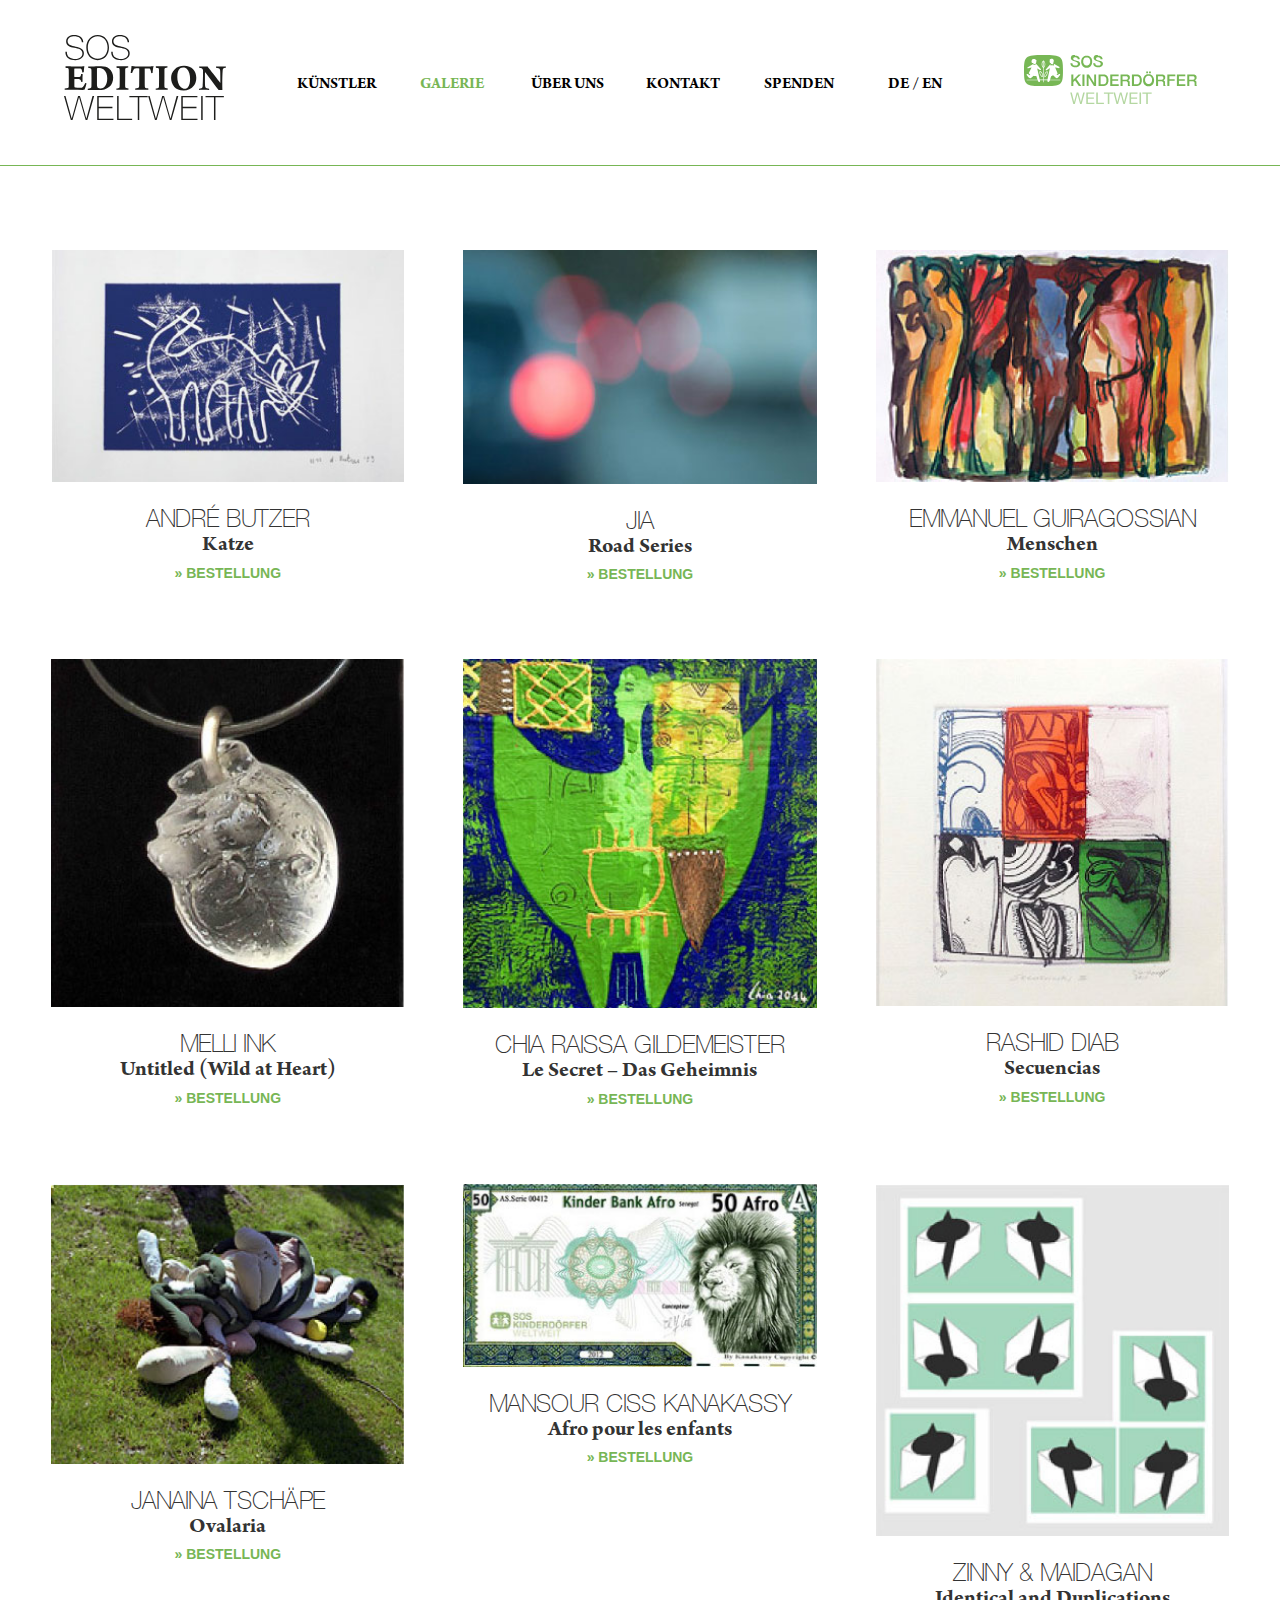
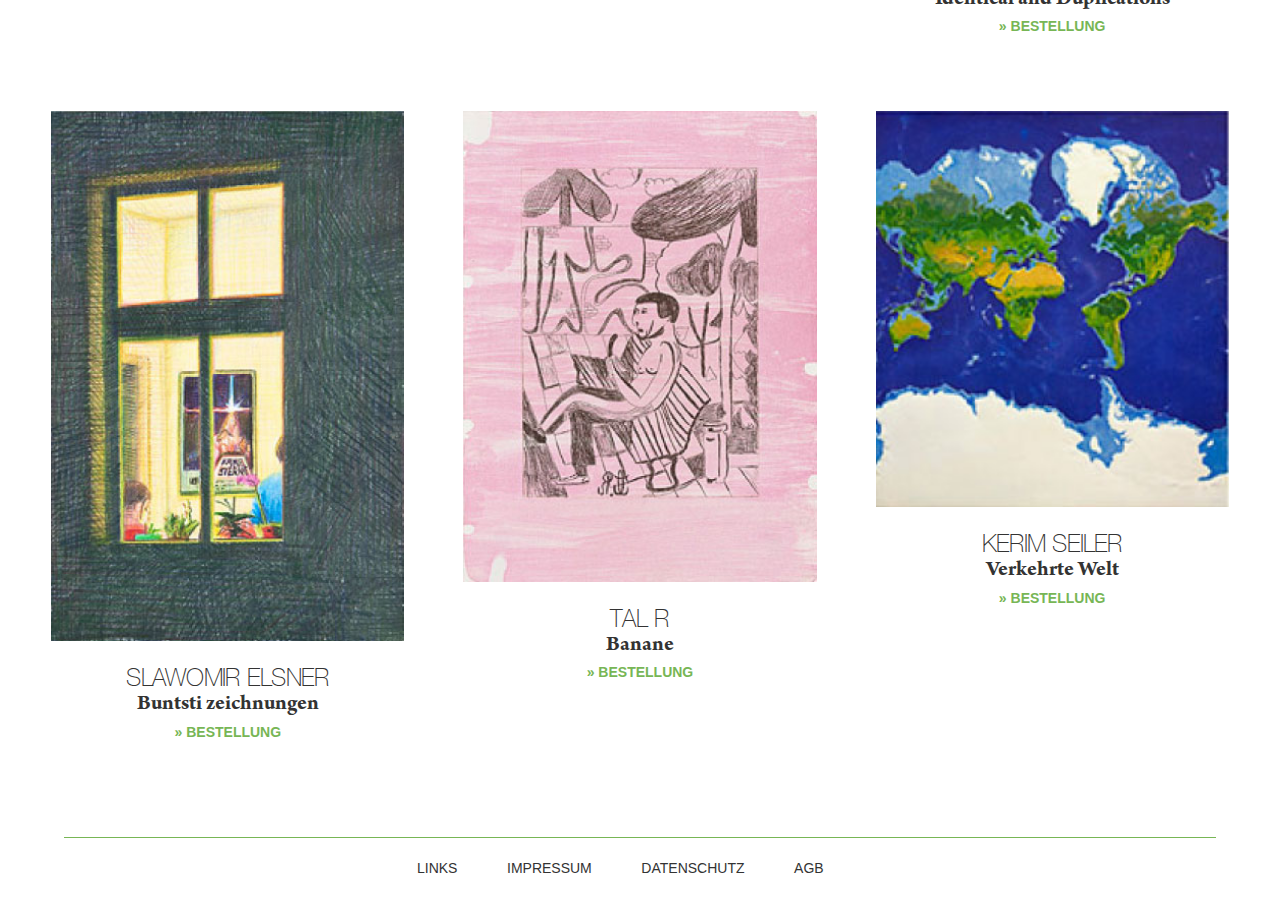
==== commit 3883370d: "sos" ====
--- a/galerie.html
+++ b/galerie.html
@@ -1,86 +1,87 @@
 <!DOCTYPE html>
 <html lang="en">
 <head>
-  <meta charset="utf-8">
-  <meta name="viewport" content="width=device-width, initial-scale=1, shrink-to-fit=no">
-  <meta name="description" content="">
-  <meta name="author" content="">
-  <title>SOS Edition Weltweit</title>
-
-  <!-- Bootstrap core CSS -->
-  <link href="css/bootstrap.min.css" rel="stylesheet">
-  <link rel="stylesheet" href="font-awesome/css/font-awesome.min.css">
-  <link href="css/style.css" rel="stylesheet" type="text/css">
+<meta charset="utf-8">
+<meta name="viewport" content="width=device-width, initial-scale=1, shrink-to-fit=no">
+<meta name="description" content="">
+<meta name="author" content="">
+<title>SOS Edition Weltweit</title>
+
+<!-- Bootstrap core CSS -->
+<link href="css/style.css" rel="stylesheet" type="text/css">
+<link href="css/bootstrap.min.css" rel="stylesheet">
+<link rel="stylesheet" href="font-awesome/css/font-awesome.min.css">
+
 </head>
 
 <body class="max-size-device">
 
-  <div class="col-md-12">
-
-    <header class="row">
-      <nav class="navbar navbar-default">
-        <div class="container-fluid">
-          <!--Estilo para mobile-->
-          <div class="navbar-header">
-            <button type="button" class="navbar-toggle collapsed" data-toggle="collapse" data-target="#bs-example-navbar-collapse-1" aria-expanded="false">
-              <span class="sr-only">Toggle navigation</span>
-              <i class=""><img src="img/botones/SOS_Edition_Button_Menu_S_30px.svg" alt="" id="imagenmenu"></i>
-            </button>
-            <a class="navbar-brand navbrand-90 hidden-sm hidden-md hidden-lg" href="index.html"> <img alt="Brand" src="img/logotipos/SOS_Edition_Logo_S_90px.svg" width="90"> </a>
-          </div>
-          <!--Estilo de tablet a Escritorio-->
-          <div class="col-md-2 col-sm-2">
-            <div class="navbar-header">
-              <a class="navbar-brand navbrand-175 hidden-xs hidden-sm hidden-md" href="index.html"> <img alt="Brand" src="img/logotipos/logo_l_175px.svg" width="175"> </a>
-              <a class="navbar-brand navbrand-148 hidden-xs hidden-lg" href="index.html"> <img alt="Brand" src="img/logotipos/SOS_Edition_Logo_M_148px.svg" width="148"> </a>
-            </div></div>
-            <div class="col-md-8 hidden-sm">
-              <div class="collapse navbar-collapse" id="bs-example-navbar-collapse-1" style="position:relative;z-index:999999">
-                <ul class="nav navbar-nav">
-                  <li class="hidden-sm hidden-md hidden-lg"><a href="#"><span class="deen de"><strong>DE</strong></span><span class="deen en">EN</span></a></li>
-                  <li><a href="kunstler.html"><span class="menu-list">KÜNSTLER</span></a></li>
-                  <li><a href="galerie.html"><span class="menu-list">GALERIE</span></a></li>
-                  <li><a href="uber-uns.html"><span class="menu-list">ÜBER UNS</span></a></li>
-                  <li><a href="kontakt.html"><span class="menu-list">KONTAKT</span></a></li>
-                  <li><a href="#"><span class="menu-list">SPENDEN</span></a></li>
-                  <li class="hidden-xs"><a href="#">DE / EN</a></li>
-                </ul>
-              </div>
-            </div>
-            <div class="col-md-2 col-sm-12">
-              <a class="navbar-brand brand-header2_1680 hidden-xs" href="#"> <img alt="Brand" src="img/logotipos/logo_210px.svg" width="210"> </a>
-              <a class="navbar-brand brand-header2_1024 hidden-xs" href="#"> <img alt="Brand" src="img/logotipos/logo_210px.svg" width="210"> </a>
-              <a class="navbar-brand brand-header2_768" href="#"> <img alt="Brand" src="img/logotipos/logo_210px.svg" width="210"> </a>
-            </div>
-            <div class="col-md-12 hidden-md hidden-lg hidden-xs">
-              <div class="collapse navbar-collapse" id="bs-example-navbar-collapse-1">
-                <ul class="nav navbar-nav">
-                  <li class="hidden-sm hidden-md hidden-lg"><a href="#"><span class="deen de">DE</span><span class="deen en">EN</span></a></li>
-                  <li><a href="kunstler.html"><span class="menu-list">KÜNSTLER</span></a></li>
-                  <li><a href="galerie.html"><span class="menu-list">GALERIE</span></a></li>
-                  <li><a href="uber-uns.html"><span class="menu-list">ÜBER UNS</span></a></li>
-                  <li><a href="kontakt.html"><span class="menu-list">KONTAKT</span></a></li>
-                  <li><a href="#"><span class="menu-list">SPENDEN</span></a></li>
-                  <li class="hidden-xs"><a href="#">DE / EN</a></li>
-                </ul>
-              </div></div>
-
-
-            </div>
-          </div>
-
+<div class="col-md-12">
+
+<header class="row">
+<nav class="navbar navbar-default">
+  <div class="container-fluid">
+    <!--Estilo para mobile-->
+    <div class="navbar-header">
+      <button type="button" class="navbar-toggle collapsed" data-toggle="collapse" data-target="#bs-example-navbar-collapse-1" aria-expanded="false">
+       <span class="sr-only">Toggle navigation</span>
+       <i class="fa fa-bars"></i>
+     </button>
+      <a class="navbar-brand navbrand-90 hidden-sm hidden-md hidden-lg" href="index.html"> <img alt="Brand" src="img/logotipos/SOS_Edition_Logo_S_90px.svg" width="90"> </a>
+    </div>
+    <!--Estilo de tablet a Escritorio-->
+   <div class="col-md-2 col-sm-2">
+    <div class="navbar-header">
+      <a class="navbar-brand navbrand-175 hidden-xs hidden-sm hidden-md" href="index.html"> <img alt="Brand" src="img/logotipos/logo_l_175px.svg" width="175"> </a>
+      <a class="navbar-brand navbrand-148 hidden-xs hidden-lg" href="index.html"> <img alt="Brand" src="img/logotipos/SOS_Edition_Logo_M_148px.svg" width="148"> </a> 
+    </div></div>
+    <div class="col-md-8 hidden-sm">
+    <div class="collapse navbar-collapse" id="bs-example-navbar-collapse-1" style="position:relative;z-index:999999">
+         <ul class="nav navbar-nav">
+           <li class="hidden-sm hidden-md hidden-lg"><a href="#"><span class="deen de">DE</span><span class="deen">EN</span></a></li>
+           <li><a href="kunstler.html"><span class="menu-list">KÜNSTLER</span></a></li>
+           <li><a class="active" href="galerie.html"><span class="menu-list">GALERIE</span></a></li>
+           <li><a href="uber-uns.html"><span class="menu-list">ÜBER UNS</span></a></li>
+           <li><a href="kontakt.html"><span class="menu-list">KONTAKT</span></a></li>
+           <li><a href="#"><span class="menu-list">SPENDEN</span></a></li>
+           <li class="hidden-xs"><a href="#">DE / EN</a></li>
+         </ul>
+        </div>
+        </div>
+     <div class="col-md-2 col-sm-12">  
+     <a class="navbar-brand brand-header2_1680 hidden-xs" href="#"> <img alt="Brand" src="img/logotipos/logo_210px.svg" width="210"> </a>
+ <a class="navbar-brand brand-header2_1024 hidden-xs" href="#"> <img alt="Brand" src="img/logotipos/logo_210px.svg" width="210"> </a>
+          <a class="navbar-brand brand-header2_768" href="#"> <img alt="Brand" src="img/logotipos/logo_210px.svg" width="210"> </a> 
+ </div>  
+    <div class="col-md-12 hidden-md hidden-lg hidden-xs">
+    <div class="collapse navbar-collapse" id="bs-example-navbar-collapse-1">
+            <ul class="nav navbar-nav">
+           <li class="hidden-sm hidden-md hidden-lg"><a href="#"><span class="deen de">DE</span><span class="deen">EN</span></a></li>
+           <li><a href="kunstler.html"><span class="menu-list">KÜNSTLER</span></a></li>
+           <li><a class="active" href="galerie.html"><span class="menu-list">GALERIE</span></a></li>
+           <li><a href="uber-uns.html"><span class="menu-list">ÜBER UNS</span></a></li>
+           <li><a href="kontakt.html"><span class="menu-list">KONTAKT</span></a></li>
+           <li><a href="#"><span class="menu-list">SPENDEN</span></a></li>
+           <li class="hidden-xs sin-margin-right"><a href="#"><strong>DE</strong> /<span class="light"> EN</span></a></li>
+         </ul>
+     </div></div>
+
+
+ </div>
+  </div>
+  
         </nav>
-      </header></div>
-      <div id="galerie">
-        <div class="col-xs-12 hidden-lg hidden-md hidden-sm"> <h1 class="arnobold text-center">GALERIE</h1></div>
-        <div class="row">
+</header></div>
+<div id="galerie">
+  <div class="col-xs-12 hidden-lg hidden-md hidden-sm"> <h1 class="arnobold text-center">GALERIE</h1></div>
+<div class="row">
           <div class="item-galerie text-center margin-right">
             <div class="imagen-galeria">
               <img src="img/galeria/imagen_01_galeria.jpg" alt="">
             </div>
             <p class="autor helveticathin">ANDRÉ BUTZER</p>
             <p class="arnobold title">Katze</p>
-            <a href="#" class="helveticabold">
+            <a href="#" class="link helveticabold">
               » BESTELLUNG
             </a>
           </div>
@@ -195,44 +196,44 @@
             </a>
           </div>
         </div>
-      </div>
-      <footer class="borde fixed-bottom">
-        <div class="row">
-          <div class="col-sm-12 hidden-xs">
-            <ul class="text-center">
-              <li>LINKS</li>
-              <li>IMPRESSUM</li>
-              <li>DATENSCHUTZ</li>
-              <li>AGB</li>
-            </ul>
-            <a class="navbar-brand brand-footer" href="#"> <img alt="Brand" src="img/logotipos/SOS_logo_positive_RGB_S_97px.svg" width="97"> </a>
-          </div>
-          <div class="col-xs-6 hidden-sm hidden-md hidden-lg menu-celular">
-            <div class="row">
-              <div class="col-xs-6">
-                LINKS
-              </div>
-              <div class="col-xs-6">
-                DATENSCHUTZ
-              </div>
-              <div class="col-xs-6">
-                AGB
-              </div>
-              <div class="col-xs-6">
-                IMPRESSUM
-              </div>
-            </div>
-          </div>
-          <div class="col-xs-6">
-            <a class="navbar-brand brand-footer imagen-footer-celular" href="#"> <img alt="Brand" src="img/logotipos/SOS_logo_positive_RGB_S_97px.svg" class="img-responsive"> </a>
-          </div>
-        </div>
-      </footer>
-
-      <!-- jQuery (necessary for Bootstrap's JavaScript plugins) -->
-      <script src="https://ajax.googleapis.com/ajax/libs/jquery/1.12.4/jquery.min.js"></script>
-      <!-- Include all compiled plugins (below), or include individual files as needed -->
-      <script src="js/bootstrap.min.js"></script>
-      <script src="js/menu.js"></script>
-    </body>
-    </html>
+    </div>
+<footer class="borde fixed-bottom">
+<div class="row">
+  <div class="col-sm-12 hidden-xs">
+    <ul class="text-center">
+     <li>LINKS</li>
+     <li>IMPRESSUM</li>
+     <li>DATENSCHUTZ</li>
+     <li>AGB</li>
+    </ul>
+    <a class="navbar-brand brand-footer" href="#"> <img alt="Brand" src="img/logotipos/SOS_logo_positive_RGB_S_97px.svg" width="97"> </a>
+  </div>
+  <div class="col-xs-6 hidden-sm hidden-md hidden-lg menu-celular">
+    <div class="row">
+      <div class="col-xs-6">
+        LINKS
+      </div>
+      <div class="col-xs-6">
+        DATENSCHUTZ
+      </div>
+      <div class="col-xs-6">
+        AGB
+      </div>
+      <div class="col-xs-6">
+        IMPRESSUM
+      </div>
+    </div>
+  </div>
+  <div class="col-xs-6">
+    <a class="navbar-brand brand-footer imagen-footer-celular" href="#"> <img alt="Brand" src="img/logotipos/SOS_logo_positive_RGB_S_97px.svg" class="img-responsive"> </a>
+  </div>
+</div>
+ </footer>
+
+<!-- jQuery (necessary for Bootstrap's JavaScript plugins) --> 
+<script src="https://ajax.googleapis.com/ajax/libs/jquery/1.12.4/jquery.min.js"></script> 
+<!-- Include all compiled plugins (below), or include individual files as needed --> 
+<script src="js/bootstrap.min.js"></script>
+<script src="js/menu.js"></script>
+</body>
+</html>
--- a/css/style.css
+++ b/css/style.css
@@ -3,25 +3,27 @@
 /*Fuentes*/
 @font-face {
 	font-family: 'ArnoPro-Regular';
-    src: url('../fonts/original_ArnoPro-Regular.eot?#iefix') format('embedded-opentype'),
+    src: url('../fonts/original_ArnoPro-Regular.eot?#iefix') format('embedded-opentype'), 
          url('../fonts/original_ArnoPro-Regular.woff') format('woff'),
          url('../fonts/original_ArnoPro-Regular.ttf') format('truetype'),
          url('../fonts/original_ArnoPro-Regular.svg') format('svg');
+
 	font-weight: normal;
 	font-style: normal;
 
 }
 @font-face{font-family: 'ArnoPro-Bold';
-    src: url('../fonts/original_ArnoPro-Bold.eot?#iefix') format('embedded-opentype'),
+    src: url('../fonts/original_ArnoPro-Bold.eot?#iefix') format('embedded-opentype'), 
          url('../fonts/original_ArnoPro-Bold.woff') format('woff'),
          url('../fonts/original_ArnoPro-Bold.ttf') format('truetype'),
          url('../fonts/original_ArnoPro-Bold.svg') format('svg');
+
 	font-weight: bold;
 	font-style: bold;}
 
 @font-face {
 	font-family: 'HelveticaNeueLT35';
-    src: url('../fonts/original_HelveticaNeueLTCom-Th.eot?#iefix') format('embedded-opentype'),
+    src: url('../fonts/original_HelveticaNeueLTCom-Th.eot?#iefix') format('embedded-opentype'), 
          url('../fonts/original_HelveticaNeueLTCom-Th.woff') format('woff'),
          url('../fonts/original_HelveticaNeueLTCom-Th.ttf') format('truetype'),
          url('../fonts/original_HelveticaNeueLTCom-Th.svg') format('svg');
@@ -31,8 +33,8 @@
 
 @font-face {
     font-family: 'Helveticathin';
-    src: url('../fonts/HelveticaNeue-Thin.eot?#iefix') format('embedded-opentype'),
-         url('../fonts/HelveticaNeue-Thin.woff') format('woff'),
+    src: url('../fonts/HelveticaNeue-Thin.eot?#iefix') format('embedded-opentype'), 
+         url('../fonts/HelveticaNeue-Thin.otf') format('otf'),
          url('../fonts/HelveticaNeue-Thin.ttf') format('truetype'),
          url('../fonts/HelveticaNeue-Thin.svg') format('svg');
     font-weight: normal;
@@ -40,7 +42,7 @@
 }
 .arnoregular{font-family: "ArnoPro-Regular";}
 .arnobold, .navbar-default .navbar-nav>li>a.bold{font-family:"ArnoPro-Bold"; font-weight: bolder;}
-.helveticathin{font-family:"Helvetica"; font-weight:lighter;}
+.helveticathin{font-family:"Helveticathin"; font-weight:lighter;}
 .helveticaregular{font-family: "Helvetica"; font-weight: normal; color:#000!important; line-height: 1.8em;}
 .helveticabold{font-family: "Helvetica"; font-weight: bolder;}
 .preh1{font-size: 60px!important;}
@@ -80,6 +82,8 @@
 .navbar-default{background: none!important;}
 .navbar-default .navbar-nav>li{margin:0px!important; padding-top:50px; width:16%; text-align:center;}
 .navbar-default .navbar-nav>li>a, .navbar-default .navbar-nav>li>a:hover  {margin:0px; padding:0px;font-size:19px; font-family:"ArnoPro-Bold"; font-weight: bolder; color:#000!important;}
+.navbar-default .navbar-nav>li>a, .navbar-default .navbar-nav a .light  {margin:0px; padding:0px;font-size:17px; font-family:"ArnoPro-Bold"; font-weight: lighter; color:#000!important;}
+
 .brand-header2_1680, .brand-header2_1024, .brand-header2_768{display:none;}
 .navbar-default .navbar-toggle:focus, .navbar-default .navbar-toggle:hover{background: #fff;}
 .navbar-default .navbar-toggle:focus, .navbar-default .navbar-toggle:hover, .navbar-toggle {background-color: white!important; color: #77B655 !important;font-size: 2.2em;}
@@ -192,18 +196,17 @@
 
 /*Home*/
 .row .text-center h1 { color: #77B655!important; font-size: 77px; padding-bottom: 35px; }
-.row .text-center .texto-descriptivo { width: 70%; margin: 35px auto; font-size: 25px; }
+.row .text-center .texto-descriptivo { width: 60%; margin: 35px auto; font-size: 25px; }
 .row .text-center .texto-descriptivo p { font-size: 25px; font-weight: bolder; }
 .row .text-center .texto-descriptivo a { font-size: 25px; font-weight: bolder; color: #77b655; }
 .imagen-completa { margin-bottom: 40px; }
 
 /*Footer*/
-footer { border-top: 1px solid #77b655; padding: 20px 0px 30px 0px; }
-footer ul.text-center { text-align: center; width: 720px; margin: 0px auto; }
-footer ul li { padding-right: 80px; float: left; list-style: none; font-size: 14px; }
-
+footer { border-top: 1px solid #77b655; padding: 20px 0px 30px 0px; margin: 0px 5%; width:90% }
+footer ul li {font-weight:normal; padding:0px 5%; text-align:center; float: left; list-style: none; font-size: 14px; }
+footer ul{width:100%; padding:0px 10%;}
 /*Galeria*/
-#galerie{padding:200px 4%!important;}
+#galerie{padding:250px 4% 20px!important;}
 #galerie img { display: inline-block; height: auto;}
 #galerie .item-galerie{width:30%; margin-bottom: 75px; float:left;}
 #galerie .item-galerie img{width:100%;}
@@ -214,6 +217,23 @@
 #galerie .title{font-size:22px;}
 .col-lg-4, .imagen-galeria{margin:0px!important; padding:0px!important;}
 
+/*kunstler*/
+#kunstler{padding:250px 0px 0px 0px;}
+.name{font-size:23px; font-weight: bolder;}
+.lastname{font-size:27px;}
+
+/*Kunstler Descripcion*/
+.arrow-left{position:relative; top:50%; left:-100px;}
+.arrow-right{position:relative; top:50%; right:-100px;}
+.arrow-left img, .arrow-right img{width:50%;}
+#autor_descripcion{margin:0px 0px;}
+#autor_descripcion h1{font-size:54px; padding-top:40px;}
+#autor_descripcion h2{font-size:54px; margin-bottom:20px!important; color: #77B655;}
+
+#autor_descripcion .details{width:75%; padding:0px 12.5%; text-align: left; margin: auto;}
+#autor_descripcion .details img{margin:35px 0px 65px 0px;}
+#autor_descripcion .yt-container{margin:25px 0px;}
+
 /*kontakt*/
 #kontakt .texto-descriptivo{width: 720px; margin:70px auto 85px;}
 #kontakt .texto-descriptivo h1{font-size:54px; padding:0px 0px 55px!important; color:#77B655;}
@@ -226,27 +246,32 @@
 .fa-outline-dark-gray { right: -50% !important;}
 }
 
-@media only screen and (min-width: 768px) and (max-width: 899px)  {
+@media only screen and (min-width: 768px) and (max-width: 999px) {
  /*Header*/
 header{padding:35px 3% 0px; height:auto;}
+header{border-bottom:none;}
 header .row{margin:0px!important;}
-header .navbrand-148{display:block; width: 100%; height: auto;}
+header .navbrand-148{display:block; height: auto;}
+header .navbrand-148 img{width:190px;}
+.navbar>.container .navbar-brand, .navbar>.container-fluid .navbar-brand{margin-left:0px!important;}
 header .navbar { margin: 0px!important; }
 header .container-fluid, .navbar-collapse{margin:0px; padding: 0px!important;}
-header ul{margin:20px 0px!important;}
+header ul{margin:20px 0px!important; border-bottom:1px solid #77B655; padding-bottom:20px;}
 .navbar-default .navbar-nav>li{margin:0px; width:16%; text-align:center; padding-top:40px!important;}
+.navbar-default .navbar-nav li.sin-margin-right{text-align:right;}
 .navbar-default .navbar-nav>li>a, .navbar-default .navbar-nav>li>a:hover  {margin:0px; padding:0px;font-size:16px; font-family:"ArnoPro-Bold"; font-weight: bolder; color:#000!important;}
-.brand-header2_768{display:block; width:173px; position:absolute; right:34px; top:-40px;}
+.brand-header2_768{display:block; width:220px; position:absolute; right:28px; top:-60px;}
 .brand-header2_1024{display:none; }
 
 /*Home*/
-.imagen-completa{margin-top:0px!important;}
+.imagen-completa{margin-top:0px!important; margin-bottom: 50px;}
 .imagen-completa  img{height:362px!important;  }
-.row .text-center h1 { color: #77B655!important; font-size: 70px; padding-bottom: 50px; }
-.row .text-center .texto-descriptivo { width: 70%; margin: 50px auto; font-size: 25px; }
-.row .text-center .texto-descriptivo p { font-size: 20px; font-weight: bolder; }
+.preh1{font-size:1em!important;}
+.pre2{font-size:1.2em!important;}
+.row .text-center h1 { color: #77B655!important; font-size: 70px; line-height:0.9em; }
+.row .text-center .texto-descriptivo { width: 92%;  margin: 50px 4%; font-size: 25px; }
+.row .text-center .texto-descriptivo p { font-size: 1em; color:#000; font-weight: bolder; }
 .row .text-center .texto-descriptivo a { font-size: 20px; font-weight: bolder; color: #77b655; }
-.imagen-completa { margin-bottom: 50px; }
 
 /*Kunstler*/
 #kunstler .col-md-6{width:50%; float: left;}
@@ -254,46 +279,59 @@
 #kunstler .kunstler-ml{padding:0px 0px 50px 50px;}
 #kunstler{padding:70px 0px 15px 0px ;}
 #kunstler .kunstler-mr a,#kunstler .kunstler-ml a{font-size:14px!important; font-family: "Helvetica"; font-weight:bolder;}
-.name{font-size:23px;}
+.name{font-size:23px; font-weight: bolder;}
 .lastname{font-size:27px;}
 
 /*Kunstler Descripcion*/
+.arrow-left{position:relative; top:50%; left:-100px;}
+.arrow-right{position:relative; top:50%; right:-100px;}
+.arrow-left img, .arrow-right img{width:50%;}
 #autor_descripcion{margin:40px 0px;}
 #autor_descripcion h1{font-size:54px;}
+#autor_descripcion h2{font-size:54px; margin-bottom:20px!important; color: #77B655;}
 #autor_descripcion #myCarousel{width: 560px; height: auto; margin: auto;}
 #autor_descripcion .item{width:560px;}
 #autor_descripcion .carousel-control .glyphicon-chevron-right, .carousel-control .icon-next{right:-40px;}
 #autor_descripcion .carousel-control .glyphicon-chevron-left, .carousel-control .glyphicon-chevron-right, .carousel-control .icon-next, .carousel-control .icon-prev{font-size:50px!important;}
 #autor_descripcion .carousel-control .glyphicon-chevron-left, .carousel-control .icon-prev{left:-70px;}
 #autor_descripcion .texto-descriptivo{margin-top:25px;}
-#autor_descripcion h3{font-size:20px;}
-#autor_descripcion p{font-size:16px;}
-#autor_descripcion a{font-size:16px;}
+#autor_descripcion h3{font-size:24px; padding-top:25px; color:#000; padding-bottom:0px; margin-bottom:0px;}
+#autor_descripcion p{font-size:20px; line-height:1.5em;}
+#autor_descripcion a{font-size:20px;}
 #autor_descripcion .link{ margin: 30px 0px 45px 0px;}
-#autor_descripcion .details{width:100%; padding:0px 20px; text-align: justify; margin: auto;}
+#autor_descripcion .details{width:100%; padding:0px 20px; text-align: left; margin: auto;}
 #autor_descripcion .details img{margin:35px 0px 65px 0px;}
 #autor_descripcion .yt-container{margin:25px 0px;}
 
 /*UBER-UNS*/
-#uber-uns .texto-descriptivo{width:720px; margin: 0px auto 5px ;}
-#uber-uns .texto-descriptivo h1{font-size:36px; padding:35px 0px 30px!important;}
-#uber-uns .texto-descriptivo p{font-size:18px; text-align: justify; line-height: 1.8em;}
+#uber-uns, #kontakt{position:relative; top:-21px; z-index:10000;}
+#uber-uns .texto-descriptivo{width:90%; margin: 0px 5% 5px ;}
+#uber-uns .texto-descriptivo h1{font-size:36px; padding:25px 0px 15px!important;}
+#uber-uns .texto-descriptivo p{font-size:20px; font-weight: lighter; text-align: left; line-height: 1.3em; color:#000;}
 #uber-uns .texto-descriptivo img{padding:25px 0px;}
-
+/*kontakt*/
+#kontakt .texto-descriptivo{width: 90%; margin:20px 5% 85px;}
+#kontakt .texto-descriptivo h1{font-size:54px; padding:30px 0px 30px!important; color:#77B655;}
+#kontakt .texto-descriptivo h3{font-size:24px!important; margin-top:0px!important; line-height: 1.8em;}
+#kontakt .texto-descriptivo p{font-size:18px; }
+#kontakt .texto-descriptivo .mapa{margin:35px 40px 45px 0px;}
+#kontakt .texto-descriptivo img{margin-top:35px;}
+#kontakt .kontakt-derecho p{ line-height: 1.4em; }
 /*Footer*/
-footer { border-top: 1px solid #77b655; padding: 20px 0px 30px 0px; margin: 0px 20px; }
-footer ul.text-center { text-align: center; width: 720px; margin: 0px auto; }
-footer ul li { padding-right: 80px; float: left; list-style: none; font-size: 14px; }
+footer { border-top: 1px solid #77b655; padding: 20px 0px 30px 0px; margin: 0px 5%; width:90% }
+footer ul.text-center {padding:0px 5%important; text-align: center; width: 90%; margin: 0px auto; }
+footer ul li {font-weight:normal; width:22.5%; padding:0px; text-align:center; float: left; list-style: none; font-size: 14px; }
 
 /*Galeria*/
-#galerie{margin:0px 5% 0px 5%!important;}
+#galerie{margin:60px 5% 0px 5%!important;}
 #galerie img { height:auto; }
 #galerie .item-galerie{width:50%; height:380px; margin-bottom: 75px; float:left;}
 #galerie .item-galerie.margin-right{margin-right: 0px;}
 #galerie .item-galerie .imagen-galeria{margin:0px 20px 25px 20px!important; display: flex; min-height:179px; max-height:300px;}
 #galerie .item-galerie p{margin:0px!important;}
-#galerie .autor{font-size:16px; line-height: 1em!important;}
-#galerie .title{font-size:16px;}
+#galerie .autor{font-size:20px; font-weight:bolder; line-height: 1em!important;}
+#galerie .title{font-size:21px;}
+#galerie .item-galerie a{font-size:18px;}
 .col-lg-4, .imagen-galeria{margin:0px!important; padding:0px!important;}
 }
 
@@ -312,6 +350,7 @@
 ul.nav.navbar-nav li{font-size:24px; text-align:center; color:#fff;}
 .navbar-default .navbar-nav>li{width:100%; padding:20px 0px;}
 ul.nav.navbar-nav li a{color:#fff;}
+.navbar-default .navbar-nav>li>a.active{color:#fff!important;}
 .navbar-default .navbar-toggle{border:none;}
 .col-md-8{width:100%; padding:0px!important; margin:0px!important;}
 .navbar-collapse.in{overflow:hidden;}
@@ -322,7 +361,7 @@
 /*Menu*/
 .navbar-nav li{width:100%; text-align:center;}
 .navbar-nav li a span {color:white !important;}
-.menu-list {color: #FFF !important; letter-spacing: 0.1em}
+.menu-list {color: #FFF !important;}
 .navbar-default .navbar-toggle:focus, .navbar-default .navbar-toggle:hover, .navbar-toggle {
 background-color: white;
 color: #77B655 !important;
@@ -378,7 +417,7 @@
 .esconder{display: none;}
 
 /*Galeria*/
-#galerie{margin:50px 10px 0px 10px!important;}
+#galerie{margin:0px 10px 0px 10px!important;}
 #galerie h1{margin:0px!important; color:#77B655; padding-bottom:20px;}
 #galerie img { display: inline-block; width: 100%; height: auto;}
 #galerie .item-galerie{width:100%; margin-right:10px;margin-bottom: 35px;}
@@ -401,37 +440,4 @@
 #kontakt .texto-descriptivo p{font-size:18px; }
 #kontakt .texto-descriptivo .mapa{margin:35px 0px 45px 0px;}
 #kontakt .texto-descriptivo img{margin-top:35px;}
-
-.fa-times {
-	font-size: 47px!important;
-	-webkit-text-stroke: 6px white;
-	-webkit-text-stroke-width: 8px;
-	-webkit-text-stroke-color: white;
-}
-
-.fa-bars {
-	font-size: 47px!important;
-	-webkit-text-stroke: 6px white;
-	-webkit-text-stroke-width: 4px;
-	-webkit-text-stroke-color: white;
-}
-
-.de {
-	font-family: "helvetica";
-	letter-spacing: 0.12em;
-}
-.en {
-	font-family: "helveticathin"!important;
-	letter-spacing: 0.12em;
-}
-
-.navbar-toggle {
-	width: 38px;
-	margin-bottom: 16px;
-}
-
-.collapsed {
-	width: 52px;
-}
-
-}
+}
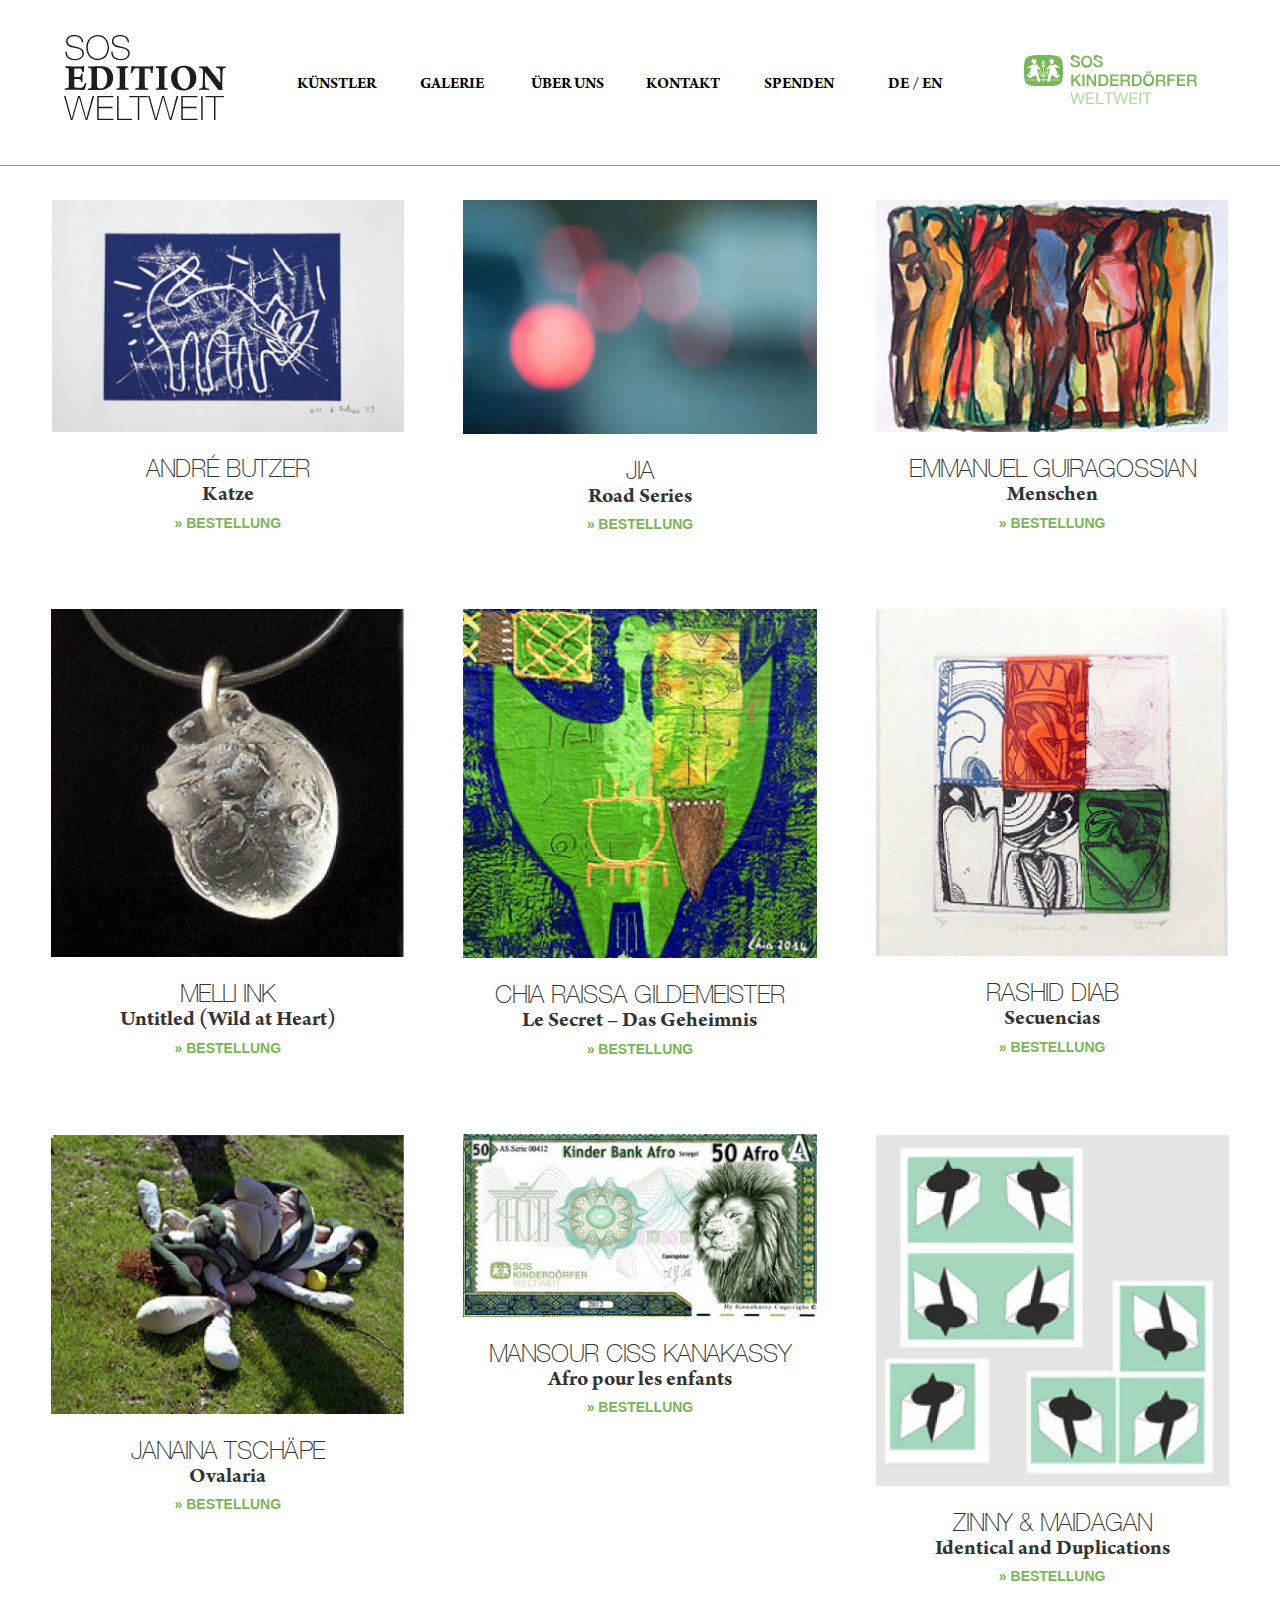
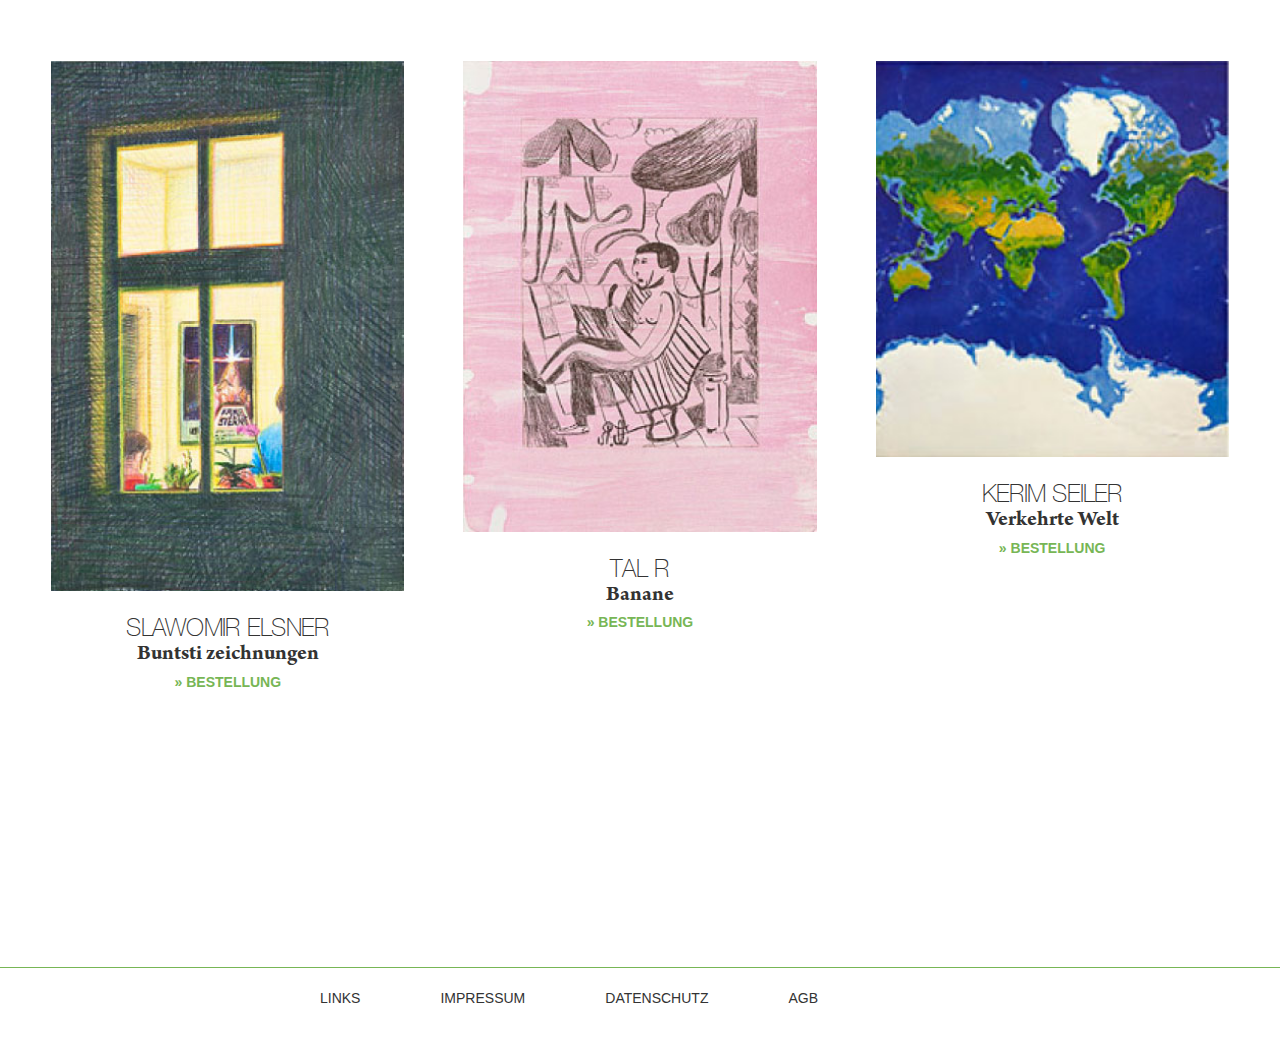
==== commit 19554065: "Cambios sos" ====
--- a/galerie.html
+++ b/galerie.html
@@ -1,80 +1,77 @@
 <!DOCTYPE html>
 <html lang="en">
 <head>
-<meta charset="utf-8">
-<meta name="viewport" content="width=device-width, initial-scale=1, shrink-to-fit=no">
-<meta name="description" content="">
-<meta name="author" content="">
-<title>SOS Edition Weltweit</title>
-
-<!-- Bootstrap core CSS -->
-<link href="css/style.css" rel="stylesheet" type="text/css">
-<link href="css/bootstrap.min.css" rel="stylesheet">
-<link rel="stylesheet" href="font-awesome/css/font-awesome.min.css">
-
+  <meta charset="utf-8">
+  <meta name="viewport" content="width=device-width, initial-scale=1, shrink-to-fit=no">
+  <meta name="description" content="">
+  <meta name="author" content="">
+  <title>SOS Edition Weltweit</title>
+
+  <!-- Bootstrap core CSS -->
+  <link href="css/bootstrap.min.css" rel="stylesheet">
+  <link rel="stylesheet" href="font-awesome/css/font-awesome.min.css">
+  <link href="css/style.css" rel="stylesheet" type="text/css">
 </head>
 
 <body class="max-size-device">
 
-<div class="col-md-12">
-
-<header class="row">
-<nav class="navbar navbar-default">
-  <div class="container-fluid">
-    <!--Estilo para mobile-->
-    <div class="navbar-header">
-      <button type="button" class="navbar-toggle collapsed" data-toggle="collapse" data-target="#bs-example-navbar-collapse-1" aria-expanded="false">
-       <span class="sr-only">Toggle navigation</span>
-       <i class="fa fa-bars"></i>
-     </button>
-      <a class="navbar-brand navbrand-90 hidden-sm hidden-md hidden-lg" href="index.html"> <img alt="Brand" src="img/logotipos/SOS_Edition_Logo_S_90px.svg" width="90"> </a>
-    </div>
-    <!--Estilo de tablet a Escritorio-->
-   <div class="col-md-2 col-sm-2">
-    <div class="navbar-header">
-      <a class="navbar-brand navbrand-175 hidden-xs hidden-sm hidden-md" href="index.html"> <img alt="Brand" src="img/logotipos/logo_l_175px.svg" width="175"> </a>
-      <a class="navbar-brand navbrand-148 hidden-xs hidden-lg" href="index.html"> <img alt="Brand" src="img/logotipos/SOS_Edition_Logo_M_148px.svg" width="148"> </a> 
-    </div></div>
-    <div class="col-md-8 hidden-sm">
-    <div class="collapse navbar-collapse" id="bs-example-navbar-collapse-1" style="position:relative;z-index:999999">
-         <ul class="nav navbar-nav">
-           <li class="hidden-sm hidden-md hidden-lg"><a href="#"><span class="deen de">DE</span><span class="deen">EN</span></a></li>
-           <li><a href="kunstler.html"><span class="menu-list">KÜNSTLER</span></a></li>
-           <li><a class="active" href="galerie.html"><span class="menu-list">GALERIE</span></a></li>
-           <li><a href="uber-uns.html"><span class="menu-list">ÜBER UNS</span></a></li>
-           <li><a href="kontakt.html"><span class="menu-list">KONTAKT</span></a></li>
-           <li><a href="#"><span class="menu-list">SPENDEN</span></a></li>
-           <li class="hidden-xs"><a href="#">DE / EN</a></li>
-         </ul>
-        </div>
-        </div>
-     <div class="col-md-2 col-sm-12">  
-     <a class="navbar-brand brand-header2_1680 hidden-xs" href="#"> <img alt="Brand" src="img/logotipos/logo_210px.svg" width="210"> </a>
- <a class="navbar-brand brand-header2_1024 hidden-xs" href="#"> <img alt="Brand" src="img/logotipos/logo_210px.svg" width="210"> </a>
-          <a class="navbar-brand brand-header2_768" href="#"> <img alt="Brand" src="img/logotipos/logo_210px.svg" width="210"> </a> 
- </div>  
-    <div class="col-md-12 hidden-md hidden-lg hidden-xs">
-    <div class="collapse navbar-collapse" id="bs-example-navbar-collapse-1">
-            <ul class="nav navbar-nav">
-           <li class="hidden-sm hidden-md hidden-lg"><a href="#"><span class="deen de">DE</span><span class="deen">EN</span></a></li>
-           <li><a href="kunstler.html"><span class="menu-list">KÜNSTLER</span></a></li>
-           <li><a class="active" href="galerie.html"><span class="menu-list">GALERIE</span></a></li>
-           <li><a href="uber-uns.html"><span class="menu-list">ÜBER UNS</span></a></li>
-           <li><a href="kontakt.html"><span class="menu-list">KONTAKT</span></a></li>
-           <li><a href="#"><span class="menu-list">SPENDEN</span></a></li>
-           <li class="hidden-xs sin-margin-right"><a href="#"><strong>DE</strong> /<span class="light"> EN</span></a></li>
-         </ul>
-     </div></div>
-
-
- </div>
-  </div>
-  
+  <div class="col-md-12">
+
+    <header class="row">
+      <nav class="navbar navbar-default">
+        <div class="container-fluid">
+          <!--Estilo para mobile-->
+          <div class="navbar-header">
+            <button type="button" class="navbar-toggle collapsed" data-toggle="collapse" data-target="#bs-example-navbar-collapse-1" aria-expanded="false">
+              <span class="sr-only">Toggle navigation</span>
+              <i class=""><img src="img/botones/SOS_Edition_Button_Menu_S_30px.svg" alt="" id="imagenmenu"></i>
+            </button>
+            <a class="navbar-brand navbrand-90 hidden-sm hidden-md hidden-lg" href="index.html"> <img alt="Brand" src="img/logotipos/SOS_Edition_Logo_S_90px.svg" width="90"> </a>
+          </div>
+          <!--Estilo de tablet a Escritorio-->
+          <div class="col-md-2 col-sm-2">
+            <div class="navbar-header">
+              <a class="navbar-brand navbrand-175 hidden-xs hidden-sm hidden-md" href="index.html"> <img alt="Brand" src="img/logotipos/logo_l_175px.svg" width="175"> </a>
+              <a class="navbar-brand navbrand-148 hidden-xs hidden-lg" href="index.html"> <img alt="Brand" src="img/logotipos/SOS_Edition_Logo_M_148px.svg" width="148"> </a>
+            </div></div>
+            <div class="col-md-8 hidden-sm">
+              <div class="collapse navbar-collapse" id="bs-example-navbar-collapse-1" style="position:relative;z-index:999999">
+                <ul class="nav navbar-nav">
+                  <li class="hidden-sm hidden-md hidden-lg"><a href="#"><span class="deen de"><strong>DE</strong></span><span class="deen en">EN</span></a></li>
+                  <li><a href="kunstler.html"><span class="menu-list">KÜNSTLER</span></a></li>
+                  <li><a href="galerie.html"><span class="menu-list">GALERIE</span></a></li>
+                  <li><a href="uber-uns.html"><span class="menu-list">ÜBER UNS</span></a></li>
+                  <li><a href="kontakt.html"><span class="menu-list">KONTAKT</span></a></li>
+                  <li><a href="#"><span class="menu-list">SPENDEN</span></a></li>
+                  <li class="hidden-xs"><a href="#">DE / EN</a></li>
+                </ul>
+              </div>
+            </div>
+            <div class="col-md-2 col-sm-12">
+              <a class="navbar-brand brand-header2_1680 hidden-xs" href="#"> <img alt="Brand" src="img/logotipos/logo_210px.svg" width="210"> </a>
+              <a class="navbar-brand brand-header2_1024 hidden-xs" href="#"> <img alt="Brand" src="img/logotipos/logo_210px.svg" width="210"> </a>
+              <a class="navbar-brand brand-header2_768" href="#"> <img alt="Brand" src="img/logotipos/logo_210px.svg" width="210"> </a>
+            </div>
+            <div class="col-md-12 hidden-md hidden-lg hidden-xs">
+              <div class="collapse navbar-collapse" id="bs-example-navbar-collapse-1">
+                <ul class="nav navbar-nav">
+                  <li class="hidden-sm hidden-md hidden-lg"><a href="#"><span class="deen de">DE</span><span class="deen en">EN</span></a></li>
+                  <li><a href="kunstler.html"><span class="menu-list">KÜNSTLER</span></a></li>
+                  <li><a href="galerie.html"><span class="menu-list">GALERIE</span></a></li>
+                  <li><a href="uber-uns.html"><span class="menu-list">ÜBER UNS</span></a></li>
+                  <li><a href="kontakt.html"><span class="menu-list">KONTAKT</span></a></li>
+                  <li><a href="#"><span class="menu-list">SPENDEN</span></a></li>
+                  <li class="hidden-xs"><a href="#">DE / EN</a></li>
+                </ul>
+              </div></div>
+            </div>
+          </div>
+
         </nav>
-</header></div>
-<div id="galerie">
-  <div class="col-xs-12 hidden-lg hidden-md hidden-sm"> <h1 class="arnobold text-center">GALERIE</h1></div>
-<div class="row">
+      </header></div>
+      <div id="galerie">
+        <div class="col-xs-12 hidden-lg hidden-md hidden-sm"> <h1 class="arnobold text-center">GALERIE</h1></div>
+        <div class="row">
           <div class="item-galerie text-center margin-right">
             <div class="imagen-galeria">
               <img src="img/galeria/imagen_01_galeria.jpg" alt="">
@@ -196,44 +193,44 @@
             </a>
           </div>
         </div>
-    </div>
-<footer class="borde fixed-bottom">
-<div class="row">
-  <div class="col-sm-12 hidden-xs">
-    <ul class="text-center">
-     <li>LINKS</li>
-     <li>IMPRESSUM</li>
-     <li>DATENSCHUTZ</li>
-     <li>AGB</li>
-    </ul>
-    <a class="navbar-brand brand-footer" href="#"> <img alt="Brand" src="img/logotipos/SOS_logo_positive_RGB_S_97px.svg" width="97"> </a>
-  </div>
-  <div class="col-xs-6 hidden-sm hidden-md hidden-lg menu-celular">
-    <div class="row">
-      <div class="col-xs-6">
-        LINKS
       </div>
-      <div class="col-xs-6">
-        DATENSCHUTZ
-      </div>
-      <div class="col-xs-6">
-        AGB
-      </div>
-      <div class="col-xs-6">
-        IMPRESSUM
-      </div>
-    </div>
-  </div>
-  <div class="col-xs-6">
-    <a class="navbar-brand brand-footer imagen-footer-celular" href="#"> <img alt="Brand" src="img/logotipos/SOS_logo_positive_RGB_S_97px.svg" class="img-responsive"> </a>
-  </div>
-</div>
- </footer>
-
-<!-- jQuery (necessary for Bootstrap's JavaScript plugins) --> 
-<script src="https://ajax.googleapis.com/ajax/libs/jquery/1.12.4/jquery.min.js"></script> 
-<!-- Include all compiled plugins (below), or include individual files as needed --> 
-<script src="js/bootstrap.min.js"></script>
-<script src="js/menu.js"></script>
-</body>
-</html>
+      <footer class="borde fixed-bottom">
+        <div class="row">
+          <div class="col-sm-12 hidden-xs">
+            <ul class="text-center">
+              <li>LINKS</li>
+              <li>IMPRESSUM</li>
+              <li>DATENSCHUTZ</li>
+              <li>AGB</li>
+            </ul>
+            <a class="navbar-brand brand-footer" href="#"> <img alt="Brand" src="img/logotipos/SOS_logo_positive_RGB_S_97px.svg" width="97"> </a>
+          </div>
+          <div class="col-xs-6 hidden-sm hidden-md hidden-lg menu-celular">
+            <div class="row">
+              <div class="col-xs-6">
+                LINKS
+              </div>
+              <div class="col-xs-6">
+                DATENSCHUTZ
+              </div>
+              <div class="col-xs-6">
+                AGB
+              </div>
+              <div class="col-xs-6">
+                IMPRESSUM
+              </div>
+            </div>
+          </div>
+          <div class="col-xs-6">
+            <a class="navbar-brand brand-footer imagen-footer-celular" href="#"> <img alt="Brand" src="img/logotipos/SOS_logo_positive_RGB_S_97px.svg" class="img-responsive"> </a>
+          </div>
+        </div>
+      </footer>
+
+      <!-- jQuery (necessary for Bootstrap's JavaScript plugins) -->
+      <script src="https://ajax.googleapis.com/ajax/libs/jquery/1.12.4/jquery.min.js"></script>
+      <!-- Include all compiled plugins (below), or include individual files as needed -->
+      <script src="js/bootstrap.min.js"></script>
+      <script src="js/menu.js"></script>
+    </body>
+    </html>
--- a/css/style.css
+++ b/css/style.css
@@ -3,27 +3,25 @@
 /*Fuentes*/
 @font-face {
 	font-family: 'ArnoPro-Regular';
-    src: url('../fonts/original_ArnoPro-Regular.eot?#iefix') format('embedded-opentype'), 
+  	src: url('../fonts/original_ArnoPro-Regular.eot?#iefix') format('embedded-opentype'),
          url('../fonts/original_ArnoPro-Regular.woff') format('woff'),
          url('../fonts/original_ArnoPro-Regular.ttf') format('truetype'),
          url('../fonts/original_ArnoPro-Regular.svg') format('svg');
-
 	font-weight: normal;
 	font-style: normal;
 
 }
 @font-face{font-family: 'ArnoPro-Bold';
-    src: url('../fonts/original_ArnoPro-Bold.eot?#iefix') format('embedded-opentype'), 
+    src: url('../fonts/original_ArnoPro-Bold.eot?#iefix') format('embedded-opentype'),
          url('../fonts/original_ArnoPro-Bold.woff') format('woff'),
          url('../fonts/original_ArnoPro-Bold.ttf') format('truetype'),
          url('../fonts/original_ArnoPro-Bold.svg') format('svg');
-
 	font-weight: bold;
 	font-style: bold;}
 
 @font-face {
 	font-family: 'HelveticaNeueLT35';
-    src: url('../fonts/original_HelveticaNeueLTCom-Th.eot?#iefix') format('embedded-opentype'), 
+    src: url('../fonts/original_HelveticaNeueLTCom-Th.eot?#iefix') format('embedded-opentype'),
          url('../fonts/original_HelveticaNeueLTCom-Th.woff') format('woff'),
          url('../fonts/original_HelveticaNeueLTCom-Th.ttf') format('truetype'),
          url('../fonts/original_HelveticaNeueLTCom-Th.svg') format('svg');
@@ -33,8 +31,8 @@
 
 @font-face {
     font-family: 'Helveticathin';
-    src: url('../fonts/HelveticaNeue-Thin.eot?#iefix') format('embedded-opentype'), 
-         url('../fonts/HelveticaNeue-Thin.otf') format('otf'),
+    src: url('../fonts/HelveticaNeue-Thin.eot?#iefix') format('embedded-opentype'),
+         url('../fonts/HelveticaNeue-Thin.woff') format('woff'),
          url('../fonts/HelveticaNeue-Thin.ttf') format('truetype'),
          url('../fonts/HelveticaNeue-Thin.svg') format('svg');
     font-weight: normal;
@@ -148,6 +146,10 @@
 #kontakt .texto-descriptivo .mapa{margin:35px 0px 45px 0px;}
 #kontakt .texto-descriptivo img{margin-top:35px;}
 
+.soskindorf {
+	color: #77B655;
+	text-align: center;
+}
 
 /*Mínimo 1680px*/
  @media only screen and (min-width: 1680px) {
@@ -179,8 +181,6 @@
 }
 
 
-
-
 /*Minimo 1024px hasta 1680px*/
  @media only screen and (min-width: 900px) and (max-width: 1679px) {
  /*Header*/
@@ -196,17 +196,18 @@
 
 /*Home*/
 .row .text-center h1 { color: #77B655!important; font-size: 77px; padding-bottom: 35px; }
-.row .text-center .texto-descriptivo { width: 60%; margin: 35px auto; font-size: 25px; }
+.row .text-center .texto-descriptivo { width: 70%; margin: 35px auto; font-size: 25px; }
 .row .text-center .texto-descriptivo p { font-size: 25px; font-weight: bolder; }
 .row .text-center .texto-descriptivo a { font-size: 25px; font-weight: bolder; color: #77b655; }
 .imagen-completa { margin-bottom: 40px; }
 
 /*Footer*/
-footer { border-top: 1px solid #77b655; padding: 20px 0px 30px 0px; margin: 0px 5%; width:90% }
-footer ul li {font-weight:normal; padding:0px 5%; text-align:center; float: left; list-style: none; font-size: 14px; }
-footer ul{width:100%; padding:0px 10%;}
+footer { border-top: 1px solid #77b655; padding: 20px 0px 30px 0px; }
+footer ul.text-center { text-align: center; width: 720px; margin: 0px auto; }
+footer ul li { padding-right: 80px; float: left; list-style: none; font-size: 14px; }
+
 /*Galeria*/
-#galerie{padding:250px 4% 20px!important;}
+#galerie{padding:200px 4%!important;}
 #galerie img { display: inline-block; height: auto;}
 #galerie .item-galerie{width:30%; margin-bottom: 75px; float:left;}
 #galerie .item-galerie img{width:100%;}
@@ -216,23 +217,6 @@
 #galerie .autor{font-size:24px; line-height: 1em!important;}
 #galerie .title{font-size:22px;}
 .col-lg-4, .imagen-galeria{margin:0px!important; padding:0px!important;}
-
-/*kunstler*/
-#kunstler{padding:250px 0px 0px 0px;}
-.name{font-size:23px; font-weight: bolder;}
-.lastname{font-size:27px;}
-
-/*Kunstler Descripcion*/
-.arrow-left{position:relative; top:50%; left:-100px;}
-.arrow-right{position:relative; top:50%; right:-100px;}
-.arrow-left img, .arrow-right img{width:50%;}
-#autor_descripcion{margin:0px 0px;}
-#autor_descripcion h1{font-size:54px; padding-top:40px;}
-#autor_descripcion h2{font-size:54px; margin-bottom:20px!important; color: #77B655;}
-
-#autor_descripcion .details{width:75%; padding:0px 12.5%; text-align: left; margin: auto;}
-#autor_descripcion .details img{margin:35px 0px 65px 0px;}
-#autor_descripcion .yt-container{margin:25px 0px;}
 
 /*kontakt*/
 #kontakt .texto-descriptivo{width: 720px; margin:70px auto 85px;}
@@ -314,9 +298,9 @@
 #kontakt .texto-descriptivo h1{font-size:54px; padding:30px 0px 30px!important; color:#77B655;}
 #kontakt .texto-descriptivo h3{font-size:24px!important; margin-top:0px!important; line-height: 1.8em;}
 #kontakt .texto-descriptivo p{font-size:18px; }
-#kontakt .texto-descriptivo .mapa{margin:35px 40px 45px 0px;}
+#kontakt .texto-descriptivo .mapa{margin:35px 0px 45px 0px;}
 #kontakt .texto-descriptivo img{margin-top:35px;}
-#kontakt .kontakt-derecho p{ line-height: 1.4em; }
+
 /*Footer*/
 footer { border-top: 1px solid #77b655; padding: 20px 0px 30px 0px; margin: 0px 5%; width:90% }
 footer ul.text-center {padding:0px 5%important; text-align: center; width: 90%; margin: 0px auto; }
@@ -350,7 +334,6 @@
 ul.nav.navbar-nav li{font-size:24px; text-align:center; color:#fff;}
 .navbar-default .navbar-nav>li{width:100%; padding:20px 0px;}
 ul.nav.navbar-nav li a{color:#fff;}
-.navbar-default .navbar-nav>li>a.active{color:#fff!important;}
 .navbar-default .navbar-toggle{border:none;}
 .col-md-8{width:100%; padding:0px!important; margin:0px!important;}
 .navbar-collapse.in{overflow:hidden;}
@@ -361,7 +344,7 @@
 /*Menu*/
 .navbar-nav li{width:100%; text-align:center;}
 .navbar-nav li a span {color:white !important;}
-.menu-list {color: #FFF !important;}
+.menu-list {color: #FFF !important; letter-spacing: 0.1em}
 .navbar-default .navbar-toggle:focus, .navbar-default .navbar-toggle:hover, .navbar-toggle {
 background-color: white;
 color: #77B655 !important;
@@ -392,7 +375,7 @@
 #kunstler .col-md-6{width:100%; float: left;}
 #kunstler .kunstler-mr{padding:0px 0px 50px 0px;}
 #kunstler .kunstler-ml{padding:0px 0px 50px 0px;}
-#kunstler{padding:70px 0px 15px 0px ;}
+#kunstler{padding:50px 0px 15px 0px ;}
 #kunstler .kunstler-mr a,#kunstler .kunstler-ml a{font-size:14px!important; font-family: "Helvetica"; font-weight:bolder;}
 .name{font-size:23px;}
 .lastname{font-size:27px;}
@@ -417,7 +400,7 @@
 .esconder{display: none;}
 
 /*Galeria*/
-#galerie{margin:0px 10px 0px 10px!important;}
+#galerie{margin:50px 10px 0px 10px!important;}
 #galerie h1{margin:0px!important; color:#77B655; padding-bottom:20px;}
 #galerie img { display: inline-block; width: 100%; height: auto;}
 #galerie .item-galerie{width:100%; margin-right:10px;margin-bottom: 35px;}
@@ -440,4 +423,48 @@
 #kontakt .texto-descriptivo p{font-size:18px; }
 #kontakt .texto-descriptivo .mapa{margin:35px 0px 45px 0px;}
 #kontakt .texto-descriptivo img{margin-top:35px;}
-}
+
+.fa-times {
+	font-size: 47px!important;
+	-webkit-text-stroke: 6px white;
+	-webkit-text-stroke-width: 8px;
+	-webkit-text-stroke-color: white;
+}
+
+.fa-bars {
+	font-size: 47px!important;
+	-webkit-text-stroke: 6px white;
+	-webkit-text-stroke-width: 4px;
+	-webkit-text-stroke-color: white;
+}
+
+.de {
+	font-family: "helvetica";
+	letter-spacing: 0.12em;
+}
+.en {
+	font-family: "helveticathin"!important;
+	letter-spacing: 0.12em;
+}
+
+.navbar-toggle {
+	width: 38px;
+	margin-bottom: 16px;
+}
+
+.collapsed {
+	width: 52px;
+}
+
+.kontakt {
+	margin-top: 50px;
+	margin-bottom: 20px;
+	color: #77B655;
+}
+
+/*Kunstler Descripcion*/
+.arrow-left{position:relative; top:50%; left:-35px;}
+.arrow-right{position:relative; top:50%; right:-35px;}
+.arrow-left img, .arrow-right img{width:50%;}
+
+}
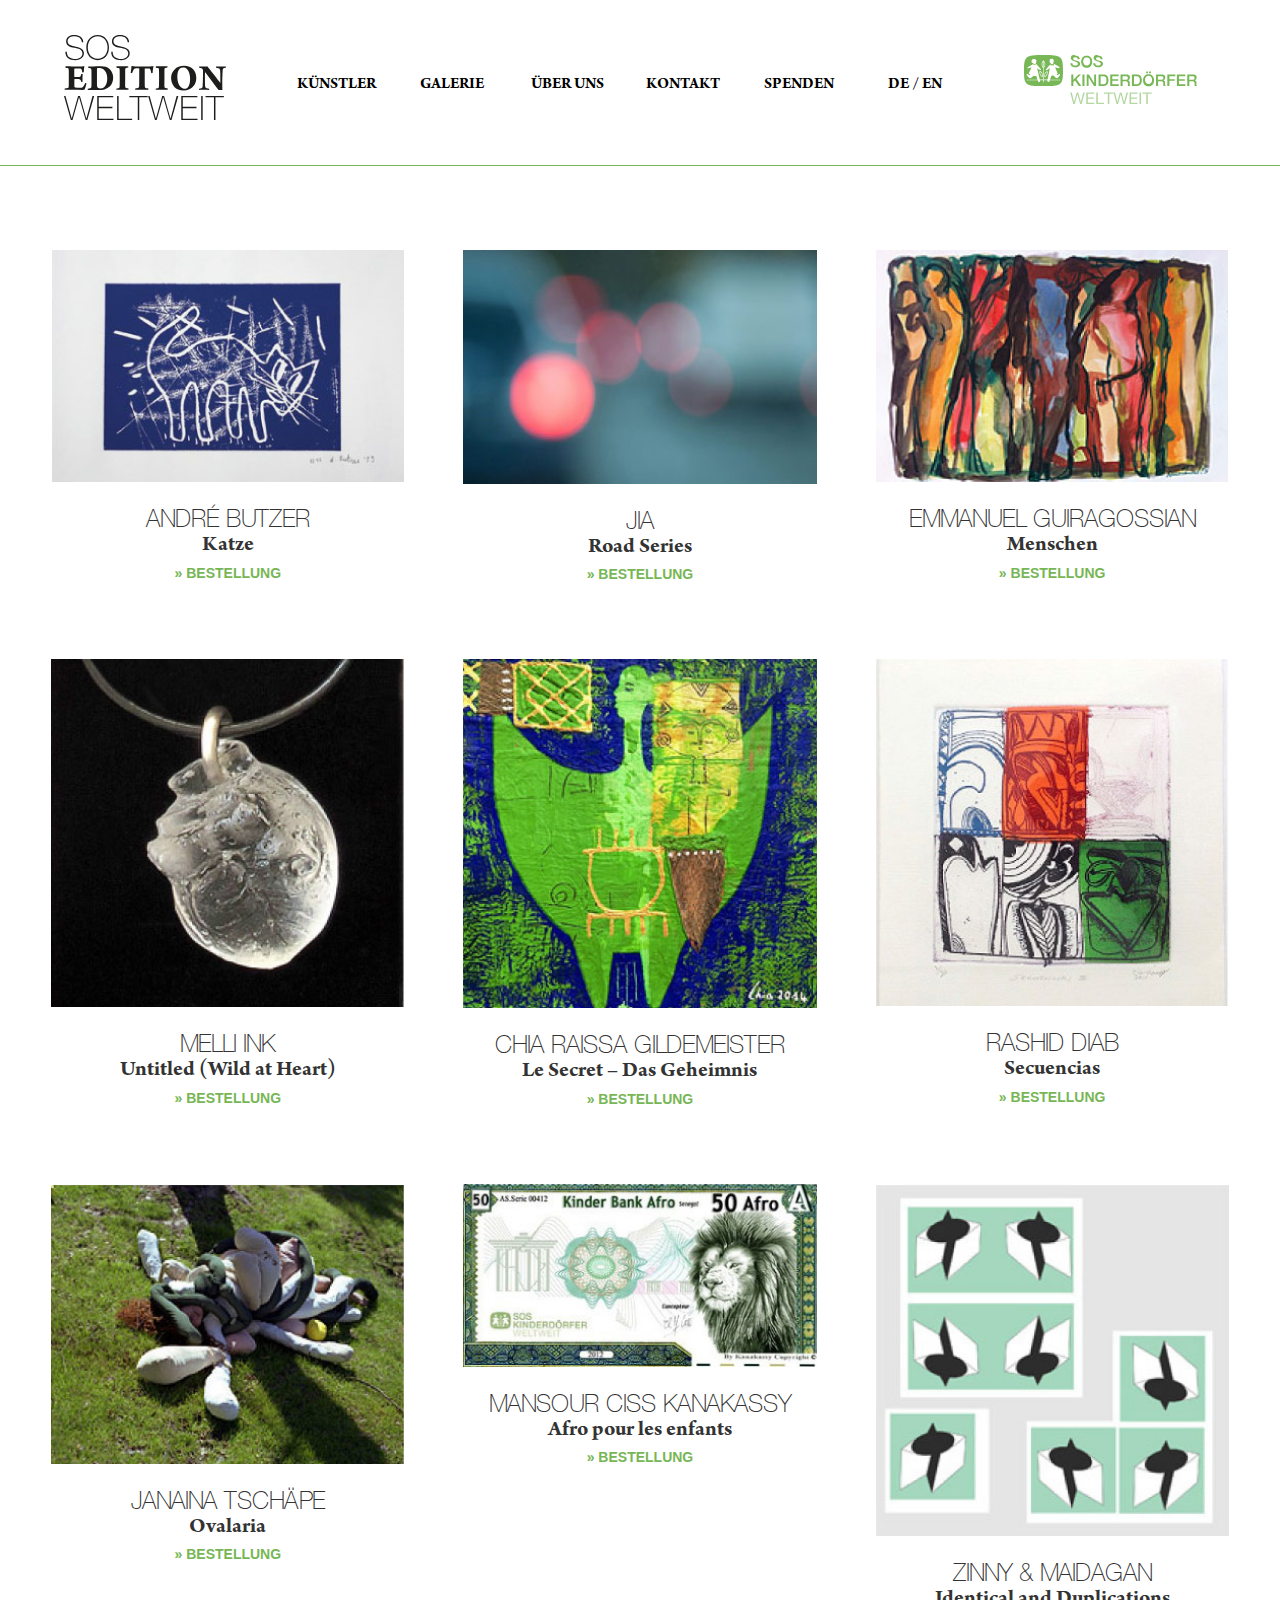
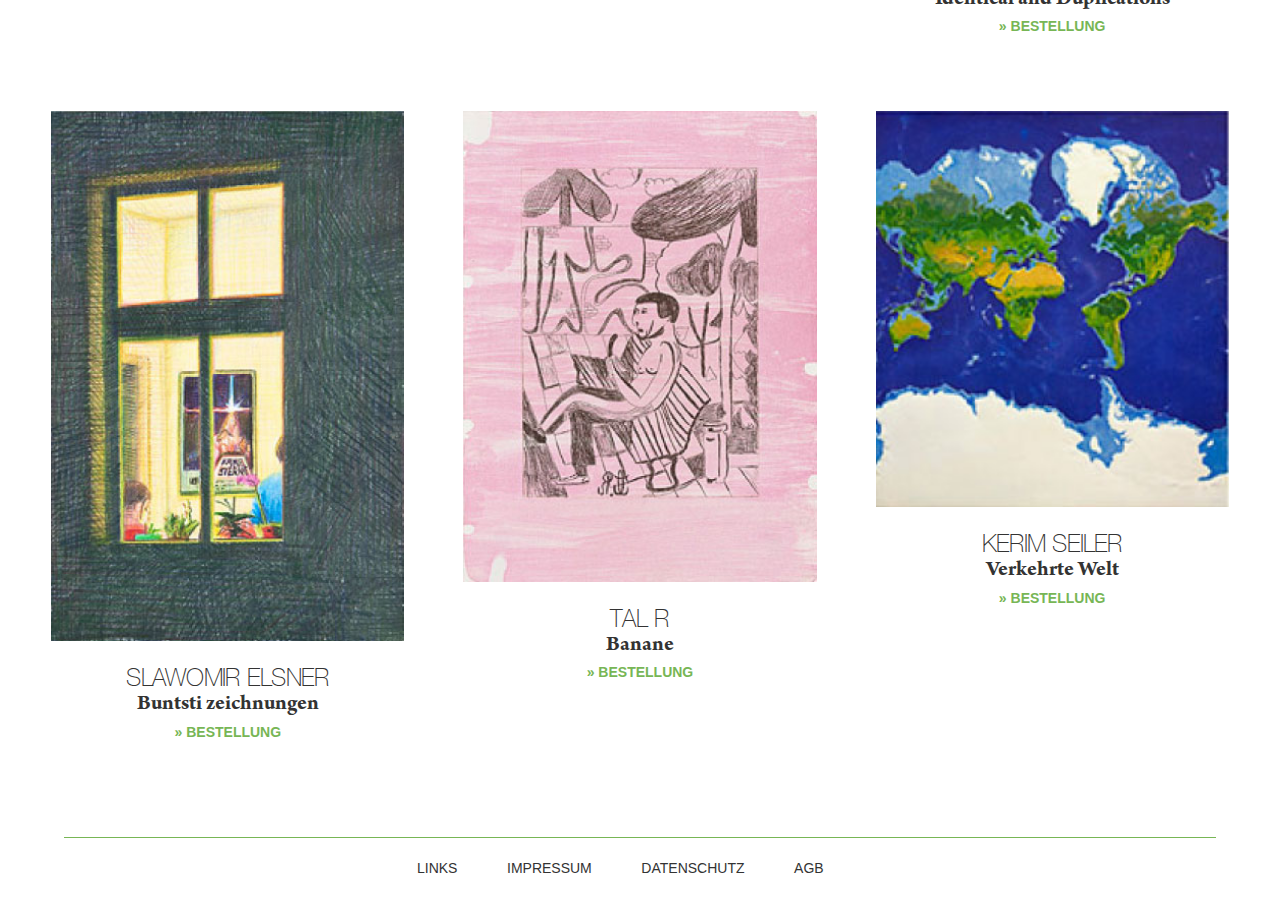
==== commit 022cbfd5: "Cambios" ====
--- a/galerie.html
+++ b/galerie.html
@@ -15,8 +15,7 @@
 
 <body class="max-size-device">
 
-  <div class="col-md-12">
-
+<div class="col-md-12">
     <header class="row">
       <nav class="navbar navbar-default">
         <div class="container-fluid">
--- a/css/style.css
+++ b/css/style.css
@@ -196,18 +196,17 @@
 
 /*Home*/
 .row .text-center h1 { color: #77B655!important; font-size: 77px; padding-bottom: 35px; }
-.row .text-center .texto-descriptivo { width: 70%; margin: 35px auto; font-size: 25px; }
+.row .text-center .texto-descriptivo { width: 60%; margin: 35px auto; font-size: 25px; }
 .row .text-center .texto-descriptivo p { font-size: 25px; font-weight: bolder; }
 .row .text-center .texto-descriptivo a { font-size: 25px; font-weight: bolder; color: #77b655; }
 .imagen-completa { margin-bottom: 40px; }
 
 /*Footer*/
-footer { border-top: 1px solid #77b655; padding: 20px 0px 30px 0px; }
-footer ul.text-center { text-align: center; width: 720px; margin: 0px auto; }
-footer ul li { padding-right: 80px; float: left; list-style: none; font-size: 14px; }
-
+footer { border-top: 1px solid #77b655; padding: 20px 0px 30px 0px; margin: 0px 5%; width:90% }
+footer ul li {font-weight:normal; padding:0px 5%; text-align:center; float: left; list-style: none; font-size: 14px; }
+footer ul{width:100%; padding:0px 10%;}
 /*Galeria*/
-#galerie{padding:200px 4%!important;}
+#galerie{padding:250px 4% 20px!important;}
 #galerie img { display: inline-block; height: auto;}
 #galerie .item-galerie{width:30%; margin-bottom: 75px; float:left;}
 #galerie .item-galerie img{width:100%;}
@@ -217,6 +216,23 @@
 #galerie .autor{font-size:24px; line-height: 1em!important;}
 #galerie .title{font-size:22px;}
 .col-lg-4, .imagen-galeria{margin:0px!important; padding:0px!important;}
+
+/*kunstler*/
+#kunstler{padding:250px 0px 0px 0px;}
+.name{font-size:23px; font-weight: bolder;}
+.lastname{font-size:27px;}
+
+/*Kunstler Descripcion*/
+.arrow-left{position:relative; top:50%; left:-100px;}
+.arrow-right{position:relative; top:50%; right:-100px;}
+.arrow-left img, .arrow-right img{width:50%;}
+#autor_descripcion{margin:0px 0px;}
+#autor_descripcion h1{font-size:54px; padding-top:40px;}
+#autor_descripcion h2{font-size:54px; margin-bottom:20px!important; color: #77B655;}
+
+#autor_descripcion .details{width:75%; padding:0px 12.5%; text-align: left; margin: auto;}
+#autor_descripcion .details img{margin:35px 0px 65px 0px;}
+#autor_descripcion .yt-container{margin:25px 0px;}
 
 /*kontakt*/
 #kontakt .texto-descriptivo{width: 720px; margin:70px auto 85px;}
@@ -298,9 +314,9 @@
 #kontakt .texto-descriptivo h1{font-size:54px; padding:30px 0px 30px!important; color:#77B655;}
 #kontakt .texto-descriptivo h3{font-size:24px!important; margin-top:0px!important; line-height: 1.8em;}
 #kontakt .texto-descriptivo p{font-size:18px; }
-#kontakt .texto-descriptivo .mapa{margin:35px 0px 45px 0px;}
+#kontakt .texto-descriptivo .mapa{margin:35px 40px 45px 0px;}
 #kontakt .texto-descriptivo img{margin-top:35px;}
-
+#kontakt .kontakt-derecho p{ line-height: 1.4em; }
 /*Footer*/
 footer { border-top: 1px solid #77b655; padding: 20px 0px 30px 0px; margin: 0px 5%; width:90% }
 footer ul.text-center {padding:0px 5%important; text-align: center; width: 90%; margin: 0px auto; }
@@ -334,6 +350,7 @@
 ul.nav.navbar-nav li{font-size:24px; text-align:center; color:#fff;}
 .navbar-default .navbar-nav>li{width:100%; padding:20px 0px;}
 ul.nav.navbar-nav li a{color:#fff;}
+.navbar-default .navbar-nav>li>a.active{color:#fff!important;}
 .navbar-default .navbar-toggle{border:none;}
 .col-md-8{width:100%; padding:0px!important; margin:0px!important;}
 .navbar-collapse.in{overflow:hidden;}
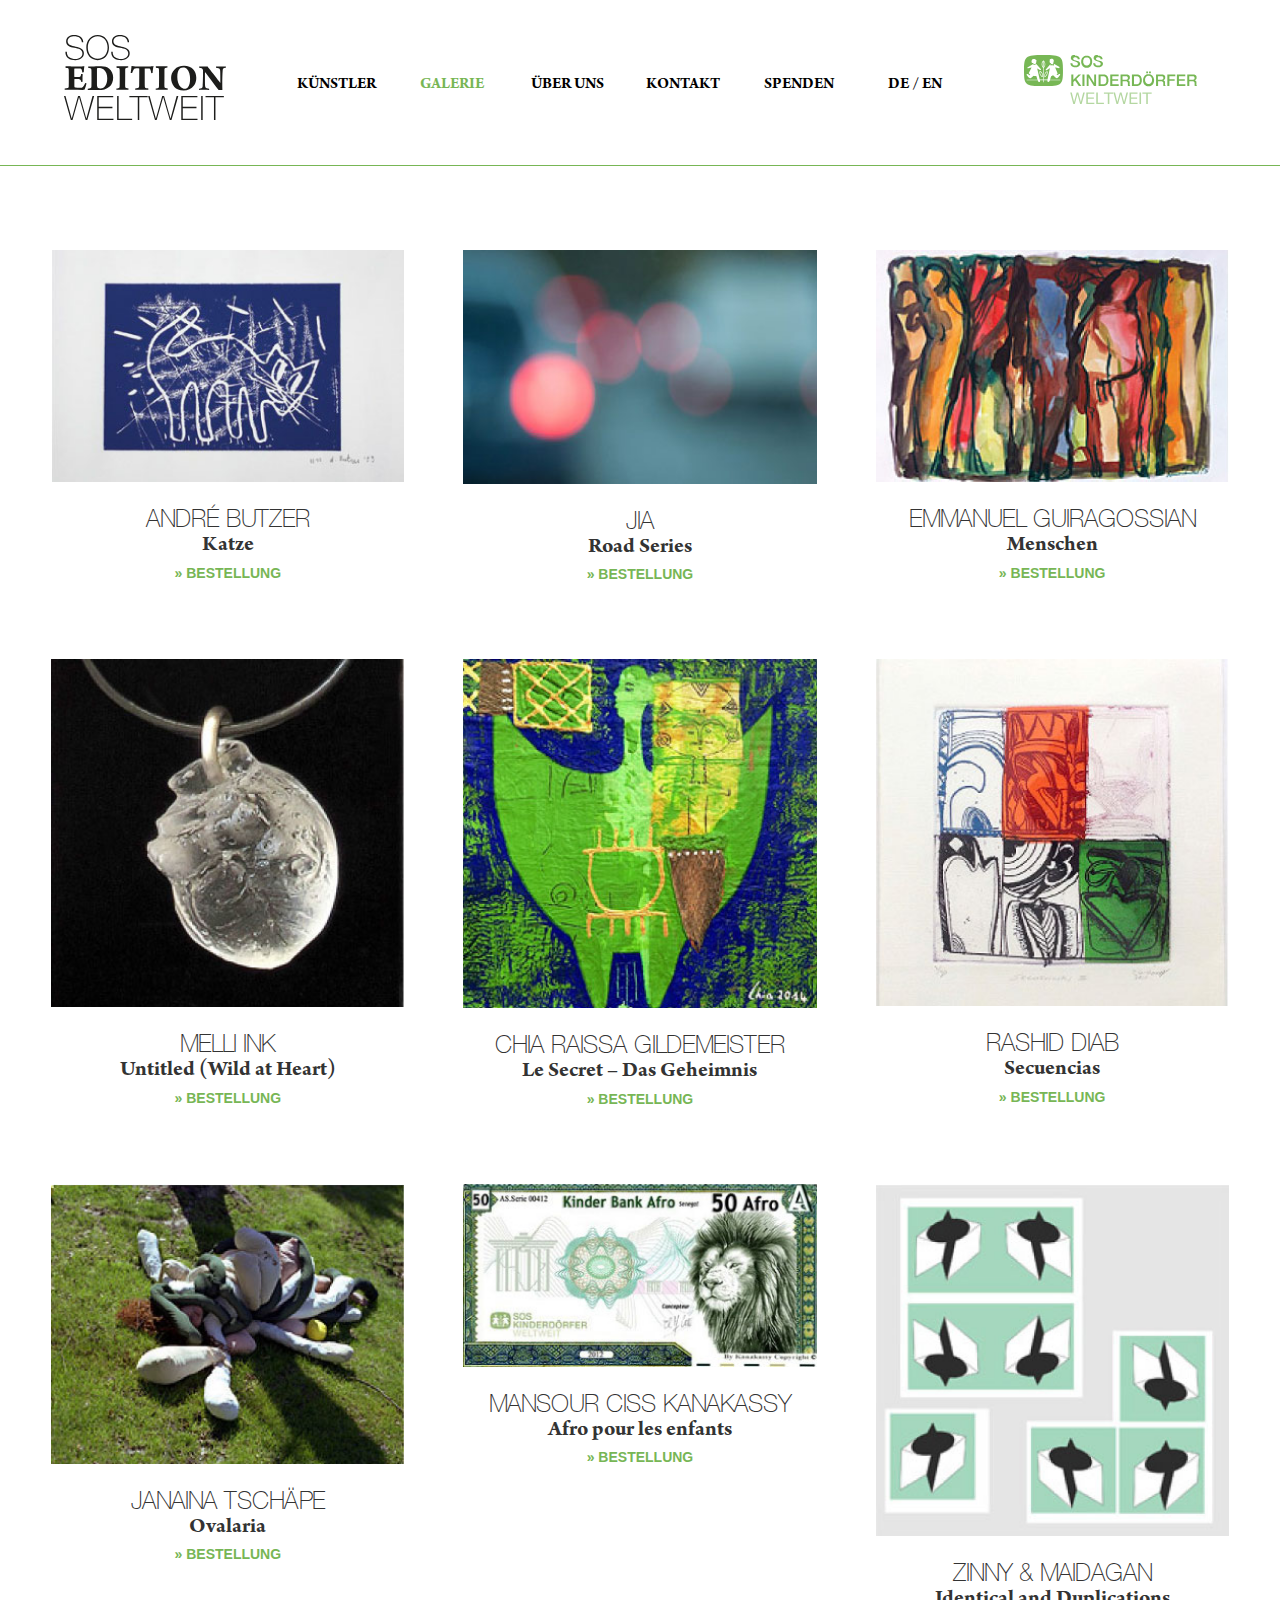
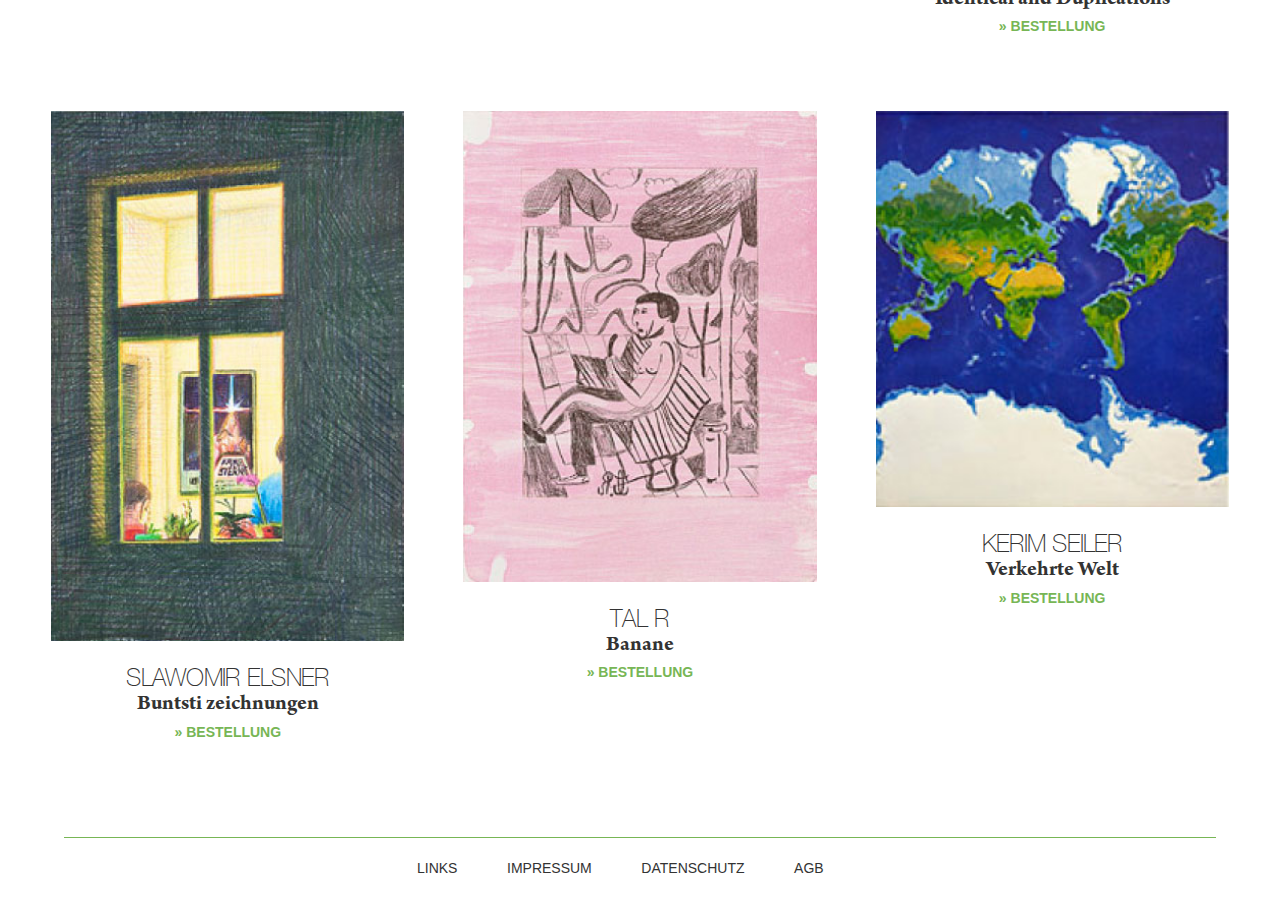
==== commit 26133937: "sos" ====
--- a/galerie.html
+++ b/galerie.html
@@ -38,7 +38,7 @@
                 <ul class="nav navbar-nav">
                   <li class="hidden-sm hidden-md hidden-lg"><a href="#"><span class="deen de"><strong>DE</strong></span><span class="deen en">EN</span></a></li>
                   <li><a href="kunstler.html"><span class="menu-list">KÜNSTLER</span></a></li>
-                  <li><a href="galerie.html"><span class="menu-list">GALERIE</span></a></li>
+                  <li><a class="active" href="galerie.html"><span class="menu-list">GALERIE</span></a></li>
                   <li><a href="uber-uns.html"><span class="menu-list">ÜBER UNS</span></a></li>
                   <li><a href="kontakt.html"><span class="menu-list">KONTAKT</span></a></li>
                   <li><a href="#"><span class="menu-list">SPENDEN</span></a></li>
@@ -56,11 +56,11 @@
                 <ul class="nav navbar-nav">
                   <li class="hidden-sm hidden-md hidden-lg"><a href="#"><span class="deen de">DE</span><span class="deen en">EN</span></a></li>
                   <li><a href="kunstler.html"><span class="menu-list">KÜNSTLER</span></a></li>
-                  <li><a href="galerie.html"><span class="menu-list">GALERIE</span></a></li>
+                  <li><a class="active" href="galerie.html"><span class="menu-list">GALERIE</span></a></li>
                   <li><a href="uber-uns.html"><span class="menu-list">ÜBER UNS</span></a></li>
                   <li><a href="kontakt.html"><span class="menu-list">KONTAKT</span></a></li>
                   <li><a href="#"><span class="menu-list">SPENDEN</span></a></li>
-                  <li class="hidden-xs"><a href="#">DE / EN</a></li>
+                  <li class="hidden-xs sin-margin-right"><a href="#">DE / EN</a></li>
                 </ul>
               </div></div>
             </div>
--- a/css/style.css
+++ b/css/style.css
@@ -53,7 +53,6 @@
 img { width: 100%; height: auto; }
 .float-left { float: left; }
 .float-right { float: right; }
-.imagen-completa { margin-bottom: 50px; }
 .deen {border-bottom: 1px solid white;}
 .separate{width:210px; height: 1px; display: block; margin: 0px auto; background-color: #77B655;}
 /*Header*/
@@ -200,6 +199,7 @@
 .row .text-center .texto-descriptivo p { font-size: 25px; font-weight: bolder; }
 .row .text-center .texto-descriptivo a { font-size: 25px; font-weight: bolder; color: #77b655; }
 .imagen-completa { margin-bottom: 40px; }
+.imagen-completa {position:relative; top:-20px; margin-bottom: 50px; }
 
 /*Footer*/
 footer { border-top: 1px solid #77b655; padding: 20px 0px 30px 0px; margin: 0px 5%; width:90% }
@@ -264,8 +264,7 @@
 .brand-header2_1024{display:none; }
 
 /*Home*/
-.imagen-completa{margin-top:0px!important; margin-bottom: 50px;}
-.imagen-completa  img{height:362px!important;  }
+.imagen-completa {position:relative; top:-20px; margin-bottom: 50px; }
 .preh1{font-size:1em!important;}
 .pre2{font-size:1.2em!important;}
 .row .text-center h1 { color: #77B655!important; font-size: 70px; line-height:0.9em; }
@@ -336,7 +335,7 @@
 }
 
 /*Minimo 320 hasta 768px*/
- @media only screen and (min-width: 320px) and (max-width: 767px) {
+ @media only screen and (max-width: 767px) {
 
 header{padding:20px 15px;  height: 90px;}
 header .row{margin:0px!important;}
@@ -371,13 +370,14 @@
 
 
 /*Home*/
-.imagen-completa img { width: 100%!important; height: 148px;}
+
 .preh1{font-size:1em!important;}
 .row .text-center h1 { color: #77B655!important; font-size: 30px; padding-bottom: 25px; }
 .row .text-center .texto-descriptivo { width: 100%; margin: 25px auto; padding: 0px 8%; font-size: 25px; }
 .row .text-center .texto-descriptivo p { font-size: 16px; font-weight: bolder; }
 .row .text-center .texto-descriptivo a { font-size: 16px; font-weight: bolder; color: #77b655; }
 .imagen-completa { margin-bottom: 20px; }
+.imagen-completa {position:relative; top:0px; }
 
 
 /*Footer*/
